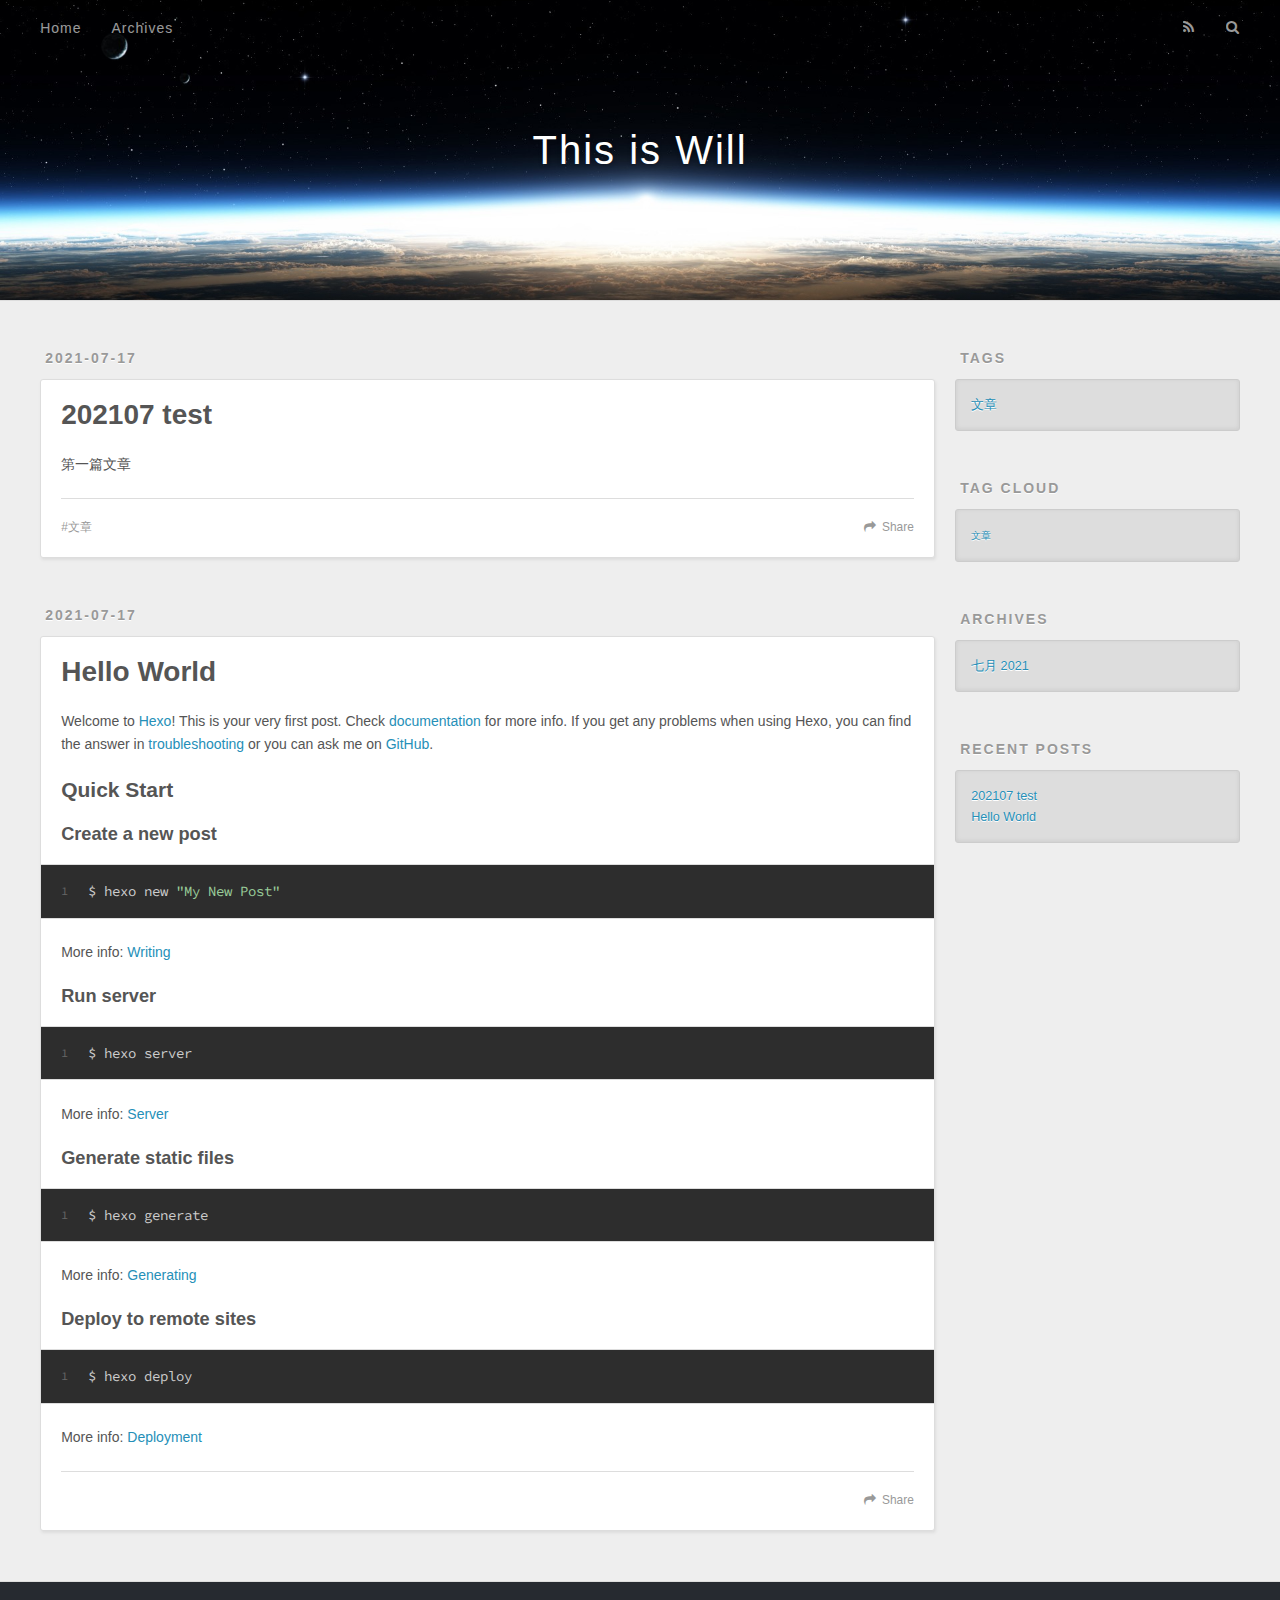
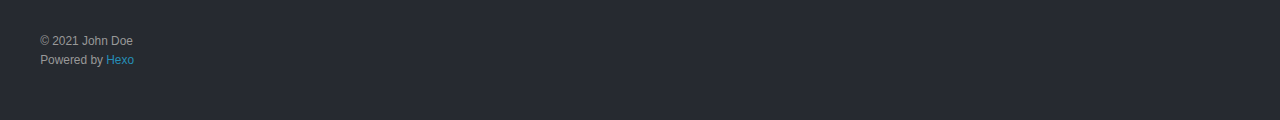
==== index.html @ fff7cbad "Site updated: 2021-07-17 16:54:00" ====
<!DOCTYPE html>
<html>
<head>
  <meta charset="utf-8">
  

  
  <title>This is Will</title>
  <meta name="viewport" content="width=device-width, initial-scale=1, maximum-scale=1">
  <meta property="og:type" content="website">
<meta property="og:title" content="This is Will">
<meta property="og:url" content="https://willtw.com/index.html">
<meta property="og:site_name" content="This is Will">
<meta property="og:locale" content="zh_TW">
<meta property="article:author" content="John Doe">
<meta name="twitter:card" content="summary">
  
    <link rel="alternate" href="/atom.xml" title="This is Will" type="application/atom+xml">
  
  
    <link rel="icon" href="/favicon.png">
  
  
    <link href="//fonts.googleapis.com/css?family=Source+Code+Pro" rel="stylesheet" type="text/css">
  
  
<link rel="stylesheet" href="/css/style.css">

<meta name="generator" content="Hexo 5.4.0"></head>

<body>
  <div id="container">
    <div id="wrap">
      <header id="header">
  <div id="banner"></div>
  <div id="header-outer" class="outer">
    <div id="header-title" class="inner">
      <h1 id="logo-wrap">
        <a href="/" id="logo">This is Will</a>
      </h1>
      
    </div>
    <div id="header-inner" class="inner">
      <nav id="main-nav">
        <a id="main-nav-toggle" class="nav-icon"></a>
        
          <a class="main-nav-link" href="/">Home</a>
        
          <a class="main-nav-link" href="/archives">Archives</a>
        
      </nav>
      <nav id="sub-nav">
        
          <a id="nav-rss-link" class="nav-icon" href="/atom.xml" title="RSS Feed"></a>
        
        <a id="nav-search-btn" class="nav-icon" title="Search"></a>
      </nav>
      <div id="search-form-wrap">
        <form action="//google.com/search" method="get" accept-charset="UTF-8" class="search-form"><input type="search" name="q" class="search-form-input" placeholder="Search"><button type="submit" class="search-form-submit">&#xF002;</button><input type="hidden" name="sitesearch" value="https://willtw.com"></form>
      </div>
    </div>
  </div>
</header>
      <div class="outer">
        <section id="main">
  
    <article id="post-202107" class="article article-type-post" itemscope itemprop="blogPost">
  <div class="article-meta">
    <a href="/2021/202107.html" class="article-date">
  <time datetime="2021-07-17T08:20:39.000Z" itemprop="datePublished">2021-07-17</time>
</a>
    
  </div>
  <div class="article-inner">
    
    
      <header class="article-header">
        
  
    <h1 itemprop="name">
      <a class="article-title" href="/2021/202107.html">202107 test</a>
    </h1>
  

      </header>
    
    <div class="article-entry" itemprop="articleBody">
      
        <p>第一篇文章</p>

      
    </div>
    <footer class="article-footer">
      <a data-url="https://willtw.com/2021/202107.html" data-id="ckr7j9u8x0000zkcg9ecpa5y5" class="article-share-link">Share</a>
      
      
  <ul class="article-tag-list" itemprop="keywords"><li class="article-tag-list-item"><a class="article-tag-list-link" href="/tags/%E6%96%87%E7%AB%A0/" rel="tag">文章</a></li></ul>

    </footer>
  </div>
  
</article>


  
    <article id="post-hello-world" class="article article-type-post" itemscope itemprop="blogPost">
  <div class="article-meta">
    <a href="/2021/hello-world.html" class="article-date">
  <time datetime="2021-07-17T08:02:47.914Z" itemprop="datePublished">2021-07-17</time>
</a>
    
  </div>
  <div class="article-inner">
    
    
      <header class="article-header">
        
  
    <h1 itemprop="name">
      <a class="article-title" href="/2021/hello-world.html">Hello World</a>
    </h1>
  

      </header>
    
    <div class="article-entry" itemprop="articleBody">
      
        <p>Welcome to <a target="_blank" rel="noopener" href="https://hexo.io/">Hexo</a>! This is your very first post. Check <a target="_blank" rel="noopener" href="https://hexo.io/docs/">documentation</a> for more info. If you get any problems when using Hexo, you can find the answer in <a target="_blank" rel="noopener" href="https://hexo.io/docs/troubleshooting.html">troubleshooting</a> or you can ask me on <a target="_blank" rel="noopener" href="https://github.com/hexojs/hexo/issues">GitHub</a>.</p>
<h2 id="Quick-Start"><a href="#Quick-Start" class="headerlink" title="Quick Start"></a>Quick Start</h2><h3 id="Create-a-new-post"><a href="#Create-a-new-post" class="headerlink" title="Create a new post"></a>Create a new post</h3><figure class="highlight bash"><table><tr><td class="gutter"><pre><span class="line">1</span><br></pre></td><td class="code"><pre><span class="line">$ hexo new <span class="string">&quot;My New Post&quot;</span></span><br></pre></td></tr></table></figure>

<p>More info: <a target="_blank" rel="noopener" href="https://hexo.io/docs/writing.html">Writing</a></p>
<h3 id="Run-server"><a href="#Run-server" class="headerlink" title="Run server"></a>Run server</h3><figure class="highlight bash"><table><tr><td class="gutter"><pre><span class="line">1</span><br></pre></td><td class="code"><pre><span class="line">$ hexo server</span><br></pre></td></tr></table></figure>

<p>More info: <a target="_blank" rel="noopener" href="https://hexo.io/docs/server.html">Server</a></p>
<h3 id="Generate-static-files"><a href="#Generate-static-files" class="headerlink" title="Generate static files"></a>Generate static files</h3><figure class="highlight bash"><table><tr><td class="gutter"><pre><span class="line">1</span><br></pre></td><td class="code"><pre><span class="line">$ hexo generate</span><br></pre></td></tr></table></figure>

<p>More info: <a target="_blank" rel="noopener" href="https://hexo.io/docs/generating.html">Generating</a></p>
<h3 id="Deploy-to-remote-sites"><a href="#Deploy-to-remote-sites" class="headerlink" title="Deploy to remote sites"></a>Deploy to remote sites</h3><figure class="highlight bash"><table><tr><td class="gutter"><pre><span class="line">1</span><br></pre></td><td class="code"><pre><span class="line">$ hexo deploy</span><br></pre></td></tr></table></figure>

<p>More info: <a target="_blank" rel="noopener" href="https://hexo.io/docs/one-command-deployment.html">Deployment</a></p>

      
    </div>
    <footer class="article-footer">
      <a data-url="https://willtw.com/2021/hello-world.html" data-id="ckr7j9u930001zkcg7ytwfs4s" class="article-share-link">Share</a>
      
      
    </footer>
  </div>
  
</article>


  


</section>
        
          <aside id="sidebar">
  
    

  
    
  <div class="widget-wrap">
    <h3 class="widget-title">Tags</h3>
    <div class="widget">
      <ul class="tag-list" itemprop="keywords"><li class="tag-list-item"><a class="tag-list-link" href="/tags/%E6%96%87%E7%AB%A0/" rel="tag">文章</a></li></ul>
    </div>
  </div>


  
    
  <div class="widget-wrap">
    <h3 class="widget-title">Tag Cloud</h3>
    <div class="widget tagcloud">
      <a href="/tags/%E6%96%87%E7%AB%A0/" style="font-size: 10px;">文章</a>
    </div>
  </div>

  
    
  <div class="widget-wrap">
    <h3 class="widget-title">Archives</h3>
    <div class="widget">
      <ul class="archive-list"><li class="archive-list-item"><a class="archive-list-link" href="/archives/2021/07/">七月 2021</a></li></ul>
    </div>
  </div>


  
    
  <div class="widget-wrap">
    <h3 class="widget-title">Recent Posts</h3>
    <div class="widget">
      <ul>
        
          <li>
            <a href="/2021/202107.html">202107 test</a>
          </li>
        
          <li>
            <a href="/2021/hello-world.html">Hello World</a>
          </li>
        
      </ul>
    </div>
  </div>

  
</aside>
        
      </div>
      <footer id="footer">
  
  <div class="outer">
    <div id="footer-info" class="inner">
      &copy; 2021 John Doe<br>
      Powered by <a href="http://hexo.io/" target="_blank">Hexo</a>
    </div>
  </div>
</footer>
    </div>
    <nav id="mobile-nav">
  
    <a href="/" class="mobile-nav-link">Home</a>
  
    <a href="/archives" class="mobile-nav-link">Archives</a>
  
</nav>
    

<script src="//ajax.googleapis.com/ajax/libs/jquery/2.0.3/jquery.min.js"></script>


  
<link rel="stylesheet" href="/fancybox/jquery.fancybox.css">

  
<script src="/fancybox/jquery.fancybox.pack.js"></script>




<script src="/js/script.js"></script>




  </div>
</body>
</html>
---- css/style.css ----
body {
  width: 100%;
}
body:before,
body:after {
  content: "";
  display: table;
}
body:after {
  clear: both;
}
html,
body,
div,
span,
applet,
object,
iframe,
h1,
h2,
h3,
h4,
h5,
h6,
p,
blockquote,
pre,
a,
abbr,
acronym,
address,
big,
cite,
code,
del,
dfn,
em,
img,
ins,
kbd,
q,
s,
samp,
small,
strike,
strong,
sub,
sup,
tt,
var,
dl,
dt,
dd,
ol,
ul,
li,
fieldset,
form,
label,
legend,
table,
caption,
tbody,
tfoot,
thead,
tr,
th,
td {
  margin: 0;
  padding: 0;
  border: 0;
  outline: 0;
  font-weight: inherit;
  font-style: inherit;
  font-family: inherit;
  font-size: 100%;
  vertical-align: baseline;
}
body {
  line-height: 1;
  color: #000;
  background: #fff;
}
ol,
ul {
  list-style: none;
}
table {
  border-collapse: separate;
  border-spacing: 0;
  vertical-align: middle;
}
caption,
th,
td {
  text-align: left;
  font-weight: normal;
  vertical-align: middle;
}
a img {
  border: none;
}
input,
button {
  margin: 0;
  padding: 0;
}
input::-moz-focus-inner,
button::-moz-focus-inner {
  border: 0;
  padding: 0;
}
@font-face {
  font-family: FontAwesome;
  font-style: normal;
  font-weight: normal;
  src: url("fonts/fontawesome-webfont.eot?v=#4.0.3");
  src: url("fonts/fontawesome-webfont.eot?#iefix&v=#4.0.3") format("embedded-opentype"), url("fonts/fontawesome-webfont.woff?v=#4.0.3") format("woff"), url("fonts/fontawesome-webfont.ttf?v=#4.0.3") format("truetype"), url("fonts/fontawesome-webfont.svg#fontawesomeregular?v=#4.0.3") format("svg");
}
html,
body,
#container {
  height: 100%;
}
body {
  background: #eee;
  font: 14px -apple-system, BlinkMacSystemFont, "Segoe UI", "Roboto", "Oxygen", "Ubuntu", "Cantarell", "Fira Sans", "Droid Sans", "Helvetica Neue", sans-serif;
  -webkit-text-size-adjust: 100%;
}
.outer {
  max-width: 1220px;
  margin: 0 auto;
  padding: 0 20px;
}
.outer:before,
.outer:after {
  content: "";
  display: table;
}
.outer:after {
  clear: both;
}
.inner {
  display: inline;
  float: left;
  width: 98.33333333333333%;
  margin: 0 0.833333333333333%;
}
.left,
.alignleft {
  float: left;
}
.right,
.alignright {
  float: right;
}
.clear {
  clear: both;
}
#container {
  position: relative;
}
.mobile-nav-on {
  overflow: hidden;
}
#wrap {
  height: 100%;
  width: 100%;
  position: absolute;
  top: 0;
  left: 0;
  -webkit-transition: 0.2s ease-out;
  -moz-transition: 0.2s ease-out;
  -ms-transition: 0.2s ease-out;
  transition: 0.2s ease-out;
  z-index: 1;
  background: #eee;
}
.mobile-nav-on #wrap {
  left: 280px;
}
@media screen and (min-width: 768px) {
  #main {
    display: inline;
    float: left;
    width: 73.33333333333333%;
    margin: 0 0.833333333333333%;
  }
}
.article-date,
.article-category-link,
.archive-year,
.widget-title {
  text-decoration: none;
  text-transform: uppercase;
  letter-spacing: 2px;
  color: #999;
  margin-bottom: 1em;
  margin-left: 5px;
  line-height: 1em;
  text-shadow: 0 1px #fff;
  font-weight: bold;
}
.article-inner,
.archive-article-inner {
  background: #fff;
  -webkit-box-shadow: 1px 2px 3px #ddd;
  box-shadow: 1px 2px 3px #ddd;
  border: 1px solid #ddd;
  border-radius: 3px;
}
.article-entry h1,
.widget h1 {
  font-size: 2em;
}
.article-entry h2,
.widget h2 {
  font-size: 1.5em;
}
.article-entry h3,
.widget h3 {
  font-size: 1.3em;
}
.article-entry h4,
.widget h4 {
  font-size: 1.2em;
}
.article-entry h5,
.widget h5 {
  font-size: 1em;
}
.article-entry h6,
.widget h6 {
  font-size: 1em;
  color: #999;
}
.article-entry hr,
.widget hr {
  border: 1px dashed #ddd;
}
.article-entry strong,
.widget strong {
  font-weight: bold;
}
.article-entry em,
.widget em,
.article-entry cite,
.widget cite {
  font-style: italic;
}
.article-entry sup,
.widget sup,
.article-entry sub,
.widget sub {
  font-size: 0.75em;
  line-height: 0;
  position: relative;
  vertical-align: baseline;
}
.article-entry sup,
.widget sup {
  top: -0.5em;
}
.article-entry sub,
.widget sub {
  bottom: -0.2em;
}
.article-entry small,
.widget small {
  font-size: 0.85em;
}
.article-entry acronym,
.widget acronym,
.article-entry abbr,
.widget abbr {
  border-bottom: 1px dotted;
}
.article-entry ul,
.widget ul,
.article-entry ol,
.widget ol,
.article-entry dl,
.widget dl {
  margin: 0 20px;
  line-height: 1.6em;
}
.article-entry ul ul,
.widget ul ul,
.article-entry ol ul,
.widget ol ul,
.article-entry ul ol,
.widget ul ol,
.article-entry ol ol,
.widget ol ol {
  margin-top: 0;
  margin-bottom: 0;
}
.article-entry ul,
.widget ul {
  list-style: disc;
}
.article-entry ol,
.widget ol {
  list-style: decimal;
}
.article-entry dt,
.widget dt {
  font-weight: bold;
}
#header {
  height: 300px;
  position: relative;
  border-bottom: 1px solid #ddd;
}
#header:before,
#header:after {
  content: "";
  position: absolute;
  left: 0;
  right: 0;
  height: 40px;
}
#header:before {
  top: 0;
  background: -webkit-linear-gradient(rgba(0,0,0,0.2), transparent);
  background: -moz-linear-gradient(rgba(0,0,0,0.2), transparent);
  background: -ms-linear-gradient(rgba(0,0,0,0.2), transparent);
  background: linear-gradient(rgba(0,0,0,0.2), transparent);
}
#header:after {
  bottom: 0;
  background: -webkit-linear-gradient(transparent, rgba(0,0,0,0.2));
  background: -moz-linear-gradient(transparent, rgba(0,0,0,0.2));
  background: -ms-linear-gradient(transparent, rgba(0,0,0,0.2));
  background: linear-gradient(transparent, rgba(0,0,0,0.2));
}
#header-outer {
  height: 100%;
  position: relative;
}
#header-inner {
  position: relative;
  overflow: hidden;
}
#banner {
  position: absolute;
  top: 0;
  left: 0;
  width: 100%;
  height: 100%;
  background: url("images/banner.jpg") center #000;
  -webkit-background-size: cover;
  -moz-background-size: cover;
  background-size: cover;
  z-index: -1;
}
#header-title {
  text-align: center;
  height: 40px;
  position: absolute;
  top: 50%;
  left: 0;
  margin-top: -20px;
}
#logo,
#subtitle {
  text-decoration: none;
  color: #fff;
  font-weight: 300;
  text-shadow: 0 1px 4px rgba(0,0,0,0.3);
}
#logo {
  font-size: 40px;
  line-height: 40px;
  letter-spacing: 2px;
}
#subtitle {
  font-size: 16px;
  line-height: 16px;
  letter-spacing: 1px;
}
#subtitle-wrap {
  margin-top: 16px;
}
#main-nav {
  float: left;
  margin-left: -15px;
}
.nav-icon,
.main-nav-link {
  float: left;
  color: #fff;
  opacity: 0.6;
  text-decoration: none;
  text-shadow: 0 1px rgba(0,0,0,0.2);
  -webkit-transition: opacity 0.2s;
  -moz-transition: opacity 0.2s;
  -ms-transition: opacity 0.2s;
  transition: opacity 0.2s;
  display: block;
  padding: 20px 15px;
}
.nav-icon:hover,
.main-nav-link:hover {
  opacity: 1;
}
.nav-icon {
  font-family: FontAwesome;
  text-align: center;
  font-size: 14px;
  width: 14px;
  height: 14px;
  padding: 20px 15px;
  position: relative;
  cursor: pointer;
}
.main-nav-link {
  font-weight: 300;
  letter-spacing: 1px;
}
@media screen and (max-width: 479px) {
  .main-nav-link {
    display: none;
  }
}
#main-nav-toggle {
  display: none;
}
#main-nav-toggle:before {
  content: "\f0c9";
}
@media screen and (max-width: 479px) {
  #main-nav-toggle {
    display: block;
  }
}
#sub-nav {
  float: right;
  margin-right: -15px;
}
#nav-rss-link:before {
  content: "\f09e";
}
#nav-search-btn:before {
  content: "\f002";
}
#search-form-wrap {
  position: absolute;
  top: 15px;
  width: 150px;
  height: 30px;
  right: -150px;
  opacity: 0;
  -webkit-transition: 0.2s ease-out;
  -moz-transition: 0.2s ease-out;
  -ms-transition: 0.2s ease-out;
  transition: 0.2s ease-out;
}
#search-form-wrap.on {
  opacity: 1;
  right: 0;
}
@media screen and (max-width: 479px) {
  #search-form-wrap {
    width: 100%;
    right: -100%;
  }
}
.search-form {
  position: absolute;
  top: 0;
  left: 0;
  right: 0;
  background: #fff;
  padding: 5px 15px;
  border-radius: 15px;
  -webkit-box-shadow: 0 0 10px rgba(0,0,0,0.3);
  box-shadow: 0 0 10px rgba(0,0,0,0.3);
}
.search-form-input {
  border: none;
  background: none;
  color: #555;
  width: 100%;
  font: 13px -apple-system, BlinkMacSystemFont, "Segoe UI", "Roboto", "Oxygen", "Ubuntu", "Cantarell", "Fira Sans", "Droid Sans", "Helvetica Neue", sans-serif;
  outline: none;
}
.search-form-input::-webkit-search-results-decoration,
.search-form-input::-webkit-search-cancel-button {
  -webkit-appearance: none;
}
.search-form-submit {
  position: absolute;
  top: 50%;
  right: 10px;
  margin-top: -7px;
  font: 13px FontAwesome;
  border: none;
  background: none;
  color: #bbb;
  cursor: pointer;
}
.search-form-submit:hover,
.search-form-submit:focus {
  color: #777;
}
.article {
  margin: 50px 0;
}
.article-inner {
  overflow: hidden;
}
.article-meta:before,
.article-meta:after {
  content: "";
  display: table;
}
.article-meta:after {
  clear: both;
}
.article-date {
  float: left;
}
.article-category {
  float: left;
  line-height: 1em;
  color: #ccc;
  text-shadow: 0 1px #fff;
  margin-left: 8px;
}
.article-category:before {
  content: "\2022";
}
.article-category-link {
  margin: 0 12px 1em;
}
.article-header {
  padding: 20px 20px 0;
}
.article-title {
  text-decoration: none;
  font-size: 2em;
  font-weight: bold;
  color: #555;
  line-height: 1.1em;
  -webkit-transition: color 0.2s;
  -moz-transition: color 0.2s;
  -ms-transition: color 0.2s;
  transition: color 0.2s;
}
a.article-title:hover {
  color: #258fb8;
}
.article-entry {
  color: #555;
  padding: 0 20px;
}
.article-entry:before,
.article-entry:after {
  content: "";
  display: table;
}
.article-entry:after {
  clear: both;
}
.article-entry p,
.article-entry table {
  line-height: 1.6em;
  margin: 1.6em 0;
}
.article-entry h1,
.article-entry h2,
.article-entry h3,
.article-entry h4,
.article-entry h5,
.article-entry h6 {
  font-weight: bold;
}
.article-entry h1,
.article-entry h2,
.article-entry h3,
.article-entry h4,
.article-entry h5,
.article-entry h6 {
  line-height: 1.1em;
  margin: 1.1em 0;
}
.article-entry a {
  color: #258fb8;
  text-decoration: none;
}
.article-entry a:hover {
  text-decoration: underline;
}
.article-entry ul,
.article-entry ol,
.article-entry dl {
  margin-top: 1.6em;
  margin-bottom: 1.6em;
}
.article-entry img,
.article-entry video {
  max-width: 100%;
  height: auto;
  display: block;
  margin: auto;
}
.article-entry iframe {
  border: none;
}
.article-entry table {
  width: 100%;
  border-collapse: collapse;
  border-spacing: 0;
}
.article-entry th {
  font-weight: bold;
  border-bottom: 3px solid #ddd;
  padding-bottom: 0.5em;
}
.article-entry td {
  border-bottom: 1px solid #ddd;
  padding: 10px 0;
}
.article-entry blockquote {
  font-family: Georgia, "Times New Roman", serif;
  font-size: 1.4em;
  margin: 1.6em 20px;
  text-align: center;
}
.article-entry blockquote footer {
  font-size: 14px;
  margin: 1.6em 0;
  font-family: -apple-system, BlinkMacSystemFont, "Segoe UI", "Roboto", "Oxygen", "Ubuntu", "Cantarell", "Fira Sans", "Droid Sans", "Helvetica Neue", sans-serif;
}
.article-entry blockquote footer cite:before {
  content: "—";
  padding: 0 0.5em;
}
.article-entry .pullquote {
  text-align: left;
  width: 45%;
  margin: 0;
}
.article-entry .pullquote.left {
  margin-left: 0.5em;
  margin-right: 1em;
}
.article-entry .pullquote.right {
  margin-right: 0.5em;
  margin-left: 1em;
}
.article-entry .caption {
  color: #999;
  display: block;
  font-size: 0.9em;
  margin-top: 0.5em;
  position: relative;
  text-align: center;
}
.article-entry .video-container {
  position: relative;
  padding-top: 56.25%;
  height: 0;
  overflow: hidden;
}
.article-entry .video-container iframe,
.article-entry .video-container object,
.article-entry .video-container embed {
  position: absolute;
  top: 0;
  left: 0;
  width: 100%;
  height: 100%;
  margin-top: 0;
}
.article-more-link a {
  display: inline-block;
  line-height: 1em;
  padding: 6px 15px;
  border-radius: 15px;
  background: #eee;
  color: #999;
  text-shadow: 0 1px #fff;
  text-decoration: none;
}
.article-more-link a:hover {
  background: #258fb8;
  color: #fff;
  text-decoration: none;
  text-shadow: 0 1px #1e7293;
}
.article-footer {
  font-size: 0.85em;
  line-height: 1.6em;
  border-top: 1px solid #ddd;
  padding-top: 1.6em;
  margin: 0 20px 20px;
}
.article-footer:before,
.article-footer:after {
  content: "";
  display: table;
}
.article-footer:after {
  clear: both;
}
.article-footer a {
  color: #999;
  text-decoration: none;
}
.article-footer a:hover {
  color: #555;
}
.article-tag-list-item {
  float: left;
  margin-right: 10px;
}
.article-tag-list-link:before {
  content: "#";
}
.article-comment-link {
  float: right;
}
.article-comment-link:before {
  content: "\f075";
  font-family: FontAwesome;
  padding-right: 8px;
}
.article-share-link {
  cursor: pointer;
  float: right;
  margin-left: 20px;
}
.article-share-link:before {
  content: "\f064";
  font-family: FontAwesome;
  padding-right: 6px;
}
#article-nav {
  position: relative;
}
#article-nav:before,
#article-nav:after {
  content: "";
  display: table;
}
#article-nav:after {
  clear: both;
}
@media screen and (min-width: 768px) {
  #article-nav {
    margin: 50px 0;
  }
  #article-nav:before {
    width: 8px;
    height: 8px;
    position: absolute;
    top: 50%;
    left: 50%;
    margin-top: -4px;
    margin-left: -4px;
    content: "";
    border-radius: 50%;
    background: #ddd;
    -webkit-box-shadow: 0 1px 2px #fff;
    box-shadow: 0 1px 2px #fff;
  }
}
.article-nav-link-wrap {
  text-decoration: none;
  text-shadow: 0 1px #fff;
  color: #999;
  -webkit-box-sizing: border-box;
  -moz-box-sizing: border-box;
  box-sizing: border-box;
  margin-top: 50px;
  text-align: center;
  display: block;
}
.article-nav-link-wrap:hover {
  color: #555;
}
@media screen and (min-width: 768px) {
  .article-nav-link-wrap {
    width: 50%;
    margin-top: 0;
  }
}
@media screen and (min-width: 768px) {
  #article-nav-newer {
    float: left;
    text-align: right;
    padding-right: 20px;
  }
}
@media screen and (min-width: 768px) {
  #article-nav-older {
    float: right;
    text-align: left;
    padding-left: 20px;
  }
}
.article-nav-caption {
  text-transform: uppercase;
  letter-spacing: 2px;
  color: #ddd;
  line-height: 1em;
  font-weight: bold;
}
#article-nav-newer .article-nav-caption {
  margin-right: -2px;
}
.article-nav-title {
  font-size: 0.85em;
  line-height: 1.6em;
  margin-top: 0.5em;
}
.article-share-box {
  position: absolute;
  display: none;
  background: #fff;
  -webkit-box-shadow: 1px 2px 10px rgba(0,0,0,0.2);
  box-shadow: 1px 2px 10px rgba(0,0,0,0.2);
  border-radius: 3px;
  margin-left: -145px;
  overflow: hidden;
  z-index: 1;
}
.article-share-box.on {
  display: block;
}
.article-share-input {
  width: 100%;
  background: none;
  -webkit-box-sizing: border-box;
  -moz-box-sizing: border-box;
  box-sizing: border-box;
  font: 14px -apple-system, BlinkMacSystemFont, "Segoe UI", "Roboto", "Oxygen", "Ubuntu", "Cantarell", "Fira Sans", "Droid Sans", "Helvetica Neue", sans-serif;
  padding: 0 15px;
  color: #555;
  outline: none;
  border: 1px solid #ddd;
  border-radius: 3px 3px 0 0;
  height: 36px;
  line-height: 36px;
}
.article-share-links {
  background: #eee;
}
.article-share-links:before,
.article-share-links:after {
  content: "";
  display: table;
}
.article-share-links:after {
  clear: both;
}
.article-share-twitter,
.article-share-facebook,
.article-share-pinterest,
.article-share-google {
  width: 50px;
  height: 36px;
  display: block;
  float: left;
  position: relative;
  color: #999;
  text-shadow: 0 1px #fff;
}
.article-share-twitter:before,
.article-share-facebook:before,
.article-share-pinterest:before,
.article-share-google:before {
  font-size: 20px;
  font-family: FontAwesome;
  width: 20px;
  height: 20px;
  position: absolute;
  top: 50%;
  left: 50%;
  margin-top: -10px;
  margin-left: -10px;
  text-align: center;
}
.article-share-twitter:hover,
.article-share-facebook:hover,
.article-share-pinterest:hover,
.article-share-google:hover {
  color: #fff;
}
.article-share-twitter:before {
  content: "\f099";
}
.article-share-twitter:hover {
  background: #00aced;
  text-shadow: 0 1px #008abe;
}
.article-share-facebook:before {
  content: "\f09a";
}
.article-share-facebook:hover {
  background: #3b5998;
  text-shadow: 0 1px #2f477a;
}
.article-share-pinterest:before {
  content: "\f0d2";
}
.article-share-pinterest:hover {
  background: #cb2027;
  text-shadow: 0 1px #a21a1f;
}
.article-share-google:before {
  content: "\f0d5";
}
.article-share-google:hover {
  background: #dd4b39;
  text-shadow: 0 1px #be3221;
}
.article-gallery {
  background: #000;
  position: relative;
}
.article-gallery-photos {
  position: relative;
  overflow: hidden;
}
.article-gallery-img {
  display: none;
  max-width: 100%;
}
.article-gallery-img:first-child {
  display: block;
}
.article-gallery-img.loaded {
  position: absolute;
  display: block;
}
.article-gallery-img img {
  display: block;
  max-width: 100%;
  margin: 0 auto;
}
#comments {
  background: #fff;
  -webkit-box-shadow: 1px 2px 3px #ddd;
  box-shadow: 1px 2px 3px #ddd;
  padding: 20px;
  border: 1px solid #ddd;
  border-radius: 3px;
  margin: 50px 0;
}
#comments a {
  color: #258fb8;
}
.archives-wrap {
  margin: 50px 0;
}
.archives:before,
.archives:after {
  content: "";
  display: table;
}
.archives:after {
  clear: both;
}
.archive-year-wrap {
  margin-bottom: 1em;
}
.archives {
  -webkit-column-gap: 10px;
  -moz-column-gap: 10px;
  column-gap: 10px;
}
@media screen and (min-width: 480px) and (max-width: 767px) {
  .archives {
    -webkit-column-count: 2;
    -moz-column-count: 2;
    column-count: 2;
  }
}
@media screen and (min-width: 768px) {
  .archives {
    -webkit-column-count: 3;
    -moz-column-count: 3;
    column-count: 3;
  }
}
.archive-article {
  -webkit-column-break-inside: avoid;
  page-break-inside: avoid;
  overflow: hidden;
  break-inside: avoid-column;
}
.archive-article-inner {
  padding: 10px;
  margin-bottom: 15px;
}
.archive-article-title {
  text-decoration: none;
  font-weight: bold;
  color: #555;
  -webkit-transition: color 0.2s;
  -moz-transition: color 0.2s;
  -ms-transition: color 0.2s;
  transition: color 0.2s;
  line-height: 1.6em;
}
.archive-article-title:hover {
  color: #258fb8;
}
.archive-article-footer {
  margin-top: 1em;
}
.archive-article-date {
  color: #999;
  text-decoration: none;
  font-size: 0.85em;
  line-height: 1em;
  margin-bottom: 0.5em;
  display: block;
}
#page-nav {
  margin: 50px auto;
  background: #fff;
  -webkit-box-shadow: 1px 2px 3px #ddd;
  box-shadow: 1px 2px 3px #ddd;
  border: 1px solid #ddd;
  border-radius: 3px;
  text-align: center;
  color: #999;
  overflow: hidden;
}
#page-nav:before,
#page-nav:after {
  content: "";
  display: table;
}
#page-nav:after {
  clear: both;
}
#page-nav a,
#page-nav span {
  padding: 10px 20px;
  line-height: 1;
  height: 2ex;
}
#page-nav a {
  color: #999;
  text-decoration: none;
}
#page-nav a:hover {
  background: #999;
  color: #fff;
}
#page-nav .prev {
  float: left;
}
#page-nav .next {
  float: right;
}
#page-nav .page-number {
  display: inline-block;
}
@media screen and (max-width: 479px) {
  #page-nav .page-number {
    display: none;
  }
}
#page-nav .current {
  color: #555;
  font-weight: bold;
}
#page-nav .space {
  color: #ddd;
}
#footer {
  background: #262a30;
  padding: 50px 0;
  border-top: 1px solid #ddd;
  color: #999;
}
#footer a {
  color: #258fb8;
  text-decoration: none;
}
#footer a:hover {
  text-decoration: underline;
}
#footer-info {
  line-height: 1.6em;
  font-size: 0.85em;
}
.article-entry pre,
.article-entry .highlight {
  background: #2d2d2d;
  margin: 0 -20px;
  padding: 15px 20px;
  border-style: solid;
  border-color: #ddd;
  border-width: 1px 0;
  overflow: auto;
  color: #ccc;
  line-height: 22.400000000000002px;
}
.article-entry .highlight .gutter pre,
.article-entry .gist .gist-file .gist-data .line-numbers {
  color: #666;
  font-size: 0.85em;
}
.article-entry pre,
.article-entry code {
  font-family: "Source Code Pro", Consolas, Monaco, Menlo, Consolas, monospace;
}
.article-entry code {
  background: #eee;
  text-shadow: 0 1px #fff;
  padding: 0 0.3em;
}
.article-entry pre code {
  background: none;
  text-shadow: none;
  padding: 0;
}
.article-entry .highlight pre {
  border: none;
  margin: 0;
  padding: 0;
}
.article-entry .highlight table {
  margin: 0;
  width: auto;
}
.article-entry .highlight td {
  border: none;
  padding: 0;
}
.article-entry .highlight figcaption {
  font-size: 0.85em;
  color: #999;
  line-height: 1em;
  margin-bottom: 1em;
}
.article-entry .highlight figcaption:before,
.article-entry .highlight figcaption:after {
  content: "";
  display: table;
}
.article-entry .highlight figcaption:after {
  clear: both;
}
.article-entry .highlight figcaption a {
  float: right;
}
.article-entry .highlight .gutter pre {
  text-align: right;
  padding-right: 20px;
}
.article-entry .highlight .line {
  height: 22.400000000000002px;
}
.article-entry .highlight .line.marked {
  background: #515151;
}
.article-entry .gist {
  margin: 0 -20px;
  border-style: solid;
  border-color: #ddd;
  border-width: 1px 0;
  background: #2d2d2d;
  padding: 15px 20px 15px 0;
}
.article-entry .gist .gist-file {
  border: none;
  font-family: "Source Code Pro", Consolas, Monaco, Menlo, Consolas, monospace;
  margin: 0;
}
.article-entry .gist .gist-file .gist-data {
  background: none;
  border: none;
}
.article-entry .gist .gist-file .gist-data .line-numbers {
  background: none;
  border: none;
  padding: 0 20px 0 0;
}
.article-entry .gist .gist-file .gist-data .line-data {
  padding: 0 !important;
}
.article-entry .gist .gist-file .highlight {
  margin: 0;
  padding: 0;
  border: none;
}
.article-entry .gist .gist-file .gist-meta {
  background: #2d2d2d;
  color: #999;
  font: 0.85em -apple-system, BlinkMacSystemFont, "Segoe UI", "Roboto", "Oxygen", "Ubuntu", "Cantarell", "Fira Sans", "Droid Sans", "Helvetica Neue", sans-serif;
  text-shadow: 0 0;
  padding: 0;
  margin-top: 1em;
  margin-left: 20px;
}
.article-entry .gist .gist-file .gist-meta a {
  color: #258fb8;
  font-weight: normal;
}
.article-entry .gist .gist-file .gist-meta a:hover {
  text-decoration: underline;
}
pre .comment,
pre .title {
  color: #999;
}
pre .variable,
pre .attribute,
pre .tag,
pre .regexp,
pre .ruby .constant,
pre .xml .tag .title,
pre .xml .pi,
pre .xml .doctype,
pre .html .doctype,
pre .css .id,
pre .css .class,
pre .css .pseudo {
  color: #f2777a;
}
pre .number,
pre .preprocessor,
pre .built_in,
pre .literal,
pre .params,
pre .constant {
  color: #f99157;
}
pre .class,
pre .ruby .class .title,
pre .css .rules .attribute {
  color: #9c9;
}
pre .string,
pre .value,
pre .inheritance,
pre .header,
pre .ruby .symbol,
pre .xml .cdata {
  color: #9c9;
}
pre .css .hexcolor {
  color: #6cc;
}
pre .function,
pre .python .decorator,
pre .python .title,
pre .ruby .function .title,
pre .ruby .title .keyword,
pre .perl .sub,
pre .javascript .title,
pre .coffeescript .title {
  color: #69c;
}
pre .keyword,
pre .javascript .function {
  color: #c9c;
}
@media screen and (max-width: 479px) {
  #mobile-nav {
    position: absolute;
    top: 0;
    left: 0;
    width: 280px;
    height: 100%;
    background: #191919;
    border-right: 1px solid #fff;
  }
}
@media screen and (max-width: 479px) {
  .mobile-nav-link {
    display: block;
    color: #999;
    text-decoration: none;
    padding: 15px 20px;
    font-weight: bold;
  }
  .mobile-nav-link:hover {
    color: #fff;
  }
}
@media screen and (min-width: 768px) {
  #sidebar {
    display: inline;
    float: left;
    width: 23.333333333333332%;
    margin: 0 0.833333333333333%;
  }
}
.widget-wrap {
  margin: 50px 0;
}
.widget {
  color: #777;
  text-shadow: 0 1px #fff;
  background: #ddd;
  -webkit-box-shadow: 0 -1px 4px #ccc inset;
  box-shadow: 0 -1px 4px #ccc inset;
  border: 1px solid #ccc;
  padding: 15px;
  border-radius: 3px;
}
.widget a {
  color: #258fb8;
  text-decoration: none;
}
.widget a:hover {
  text-decoration: underline;
}
.widget ul ul,
.widget ol ul,
.widget dl ul,
.widget ul ol,
.widget ol ol,
.widget dl ol,
.widget ul dl,
.widget ol dl,
.widget dl dl {
  margin-left: 15px;
  list-style: disc;
}
.widget {
  line-height: 1.6em;
  word-wrap: break-word;
  font-size: 0.9em;
}
.widget ul,
.widget ol {
  list-style: none;
  margin: 0;
}
.widget ul ul,
.widget ol ul,
.widget ul ol,
.widget ol ol {
  margin: 0 20px;
}
.widget ul ul,
.widget ol ul {
  list-style: disc;
}
.widget ul ol,
.widget ol ol {
  list-style: decimal;
}
.category-list-count,
.tag-list-count,
.archive-list-count {
  padding-left: 5px;
  color: #999;
  font-size: 0.85em;
}
.category-list-count:before,
.tag-list-count:before,
.archive-list-count:before {
  content: "(";
}
.category-list-count:after,
.tag-list-count:after,
.archive-list-count:after {
  content: ")";
}
.tagcloud a {
  margin-right: 5px;
  display: inline-block;
}
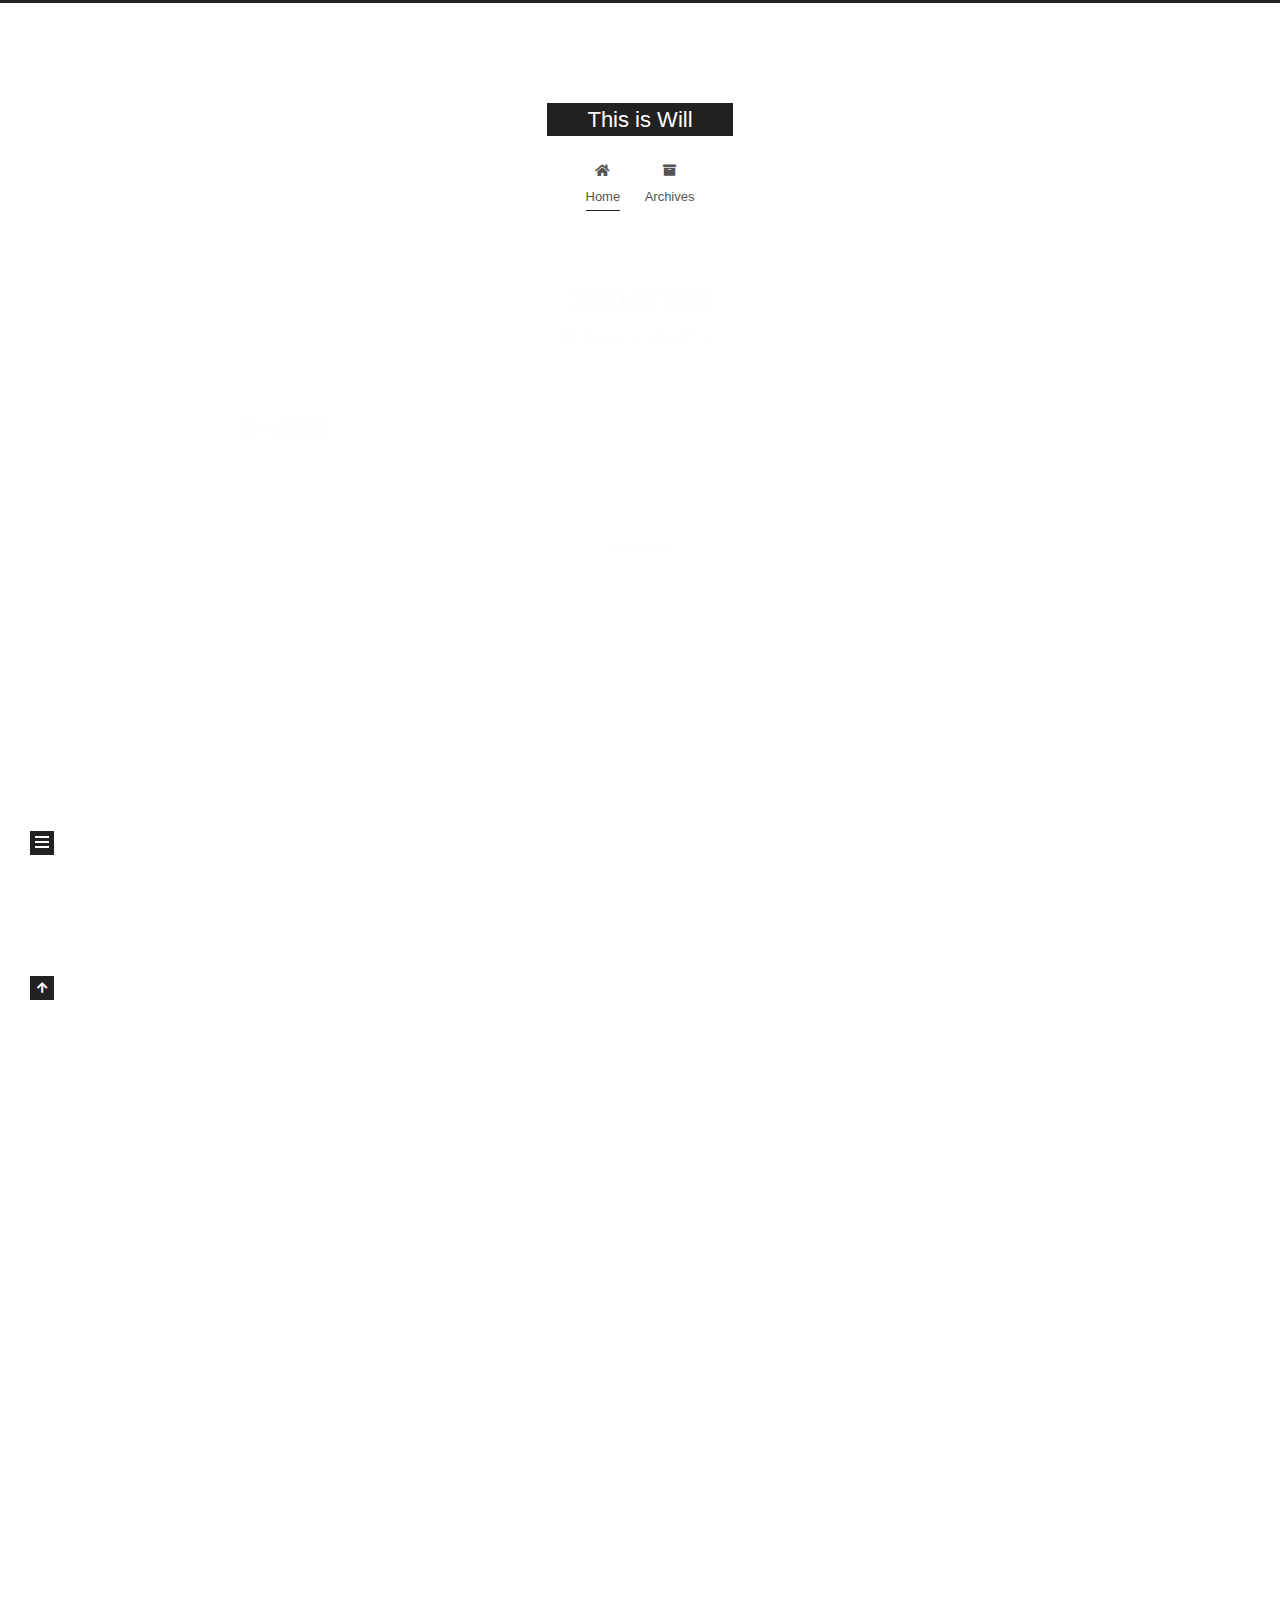
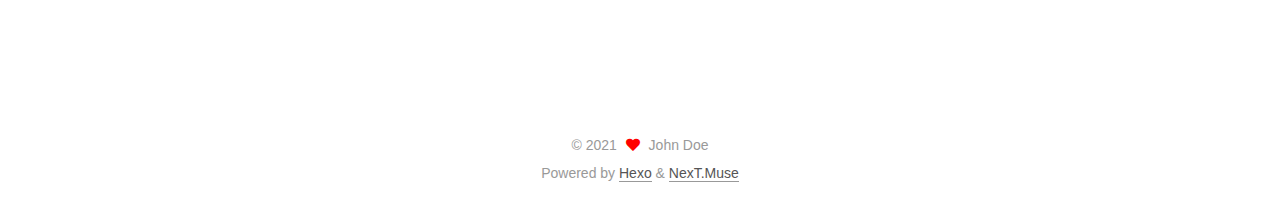
==== commit 869bd7e4: "Site updated: 2021-07-17 17:05:26" ====
--- a/index.html
+++ b/index.html
@@ -1,12 +1,25 @@
 <!DOCTYPE html>
-<html>
+<html lang="zh-tw">
 <head>
-  <meta charset="utf-8">
-  
-
-  
-  <title>This is Will</title>
-  <meta name="viewport" content="width=device-width, initial-scale=1, maximum-scale=1">
+  <meta charset="UTF-8">
+<meta name="viewport" content="width=device-width, initial-scale=1, maximum-scale=2">
+<meta name="theme-color" content="#222">
+<meta name="generator" content="Hexo 5.4.0">
+  <link rel="apple-touch-icon" sizes="180x180" href="/images/apple-touch-icon-next.png">
+  <link rel="icon" type="image/png" sizes="32x32" href="/images/favicon-32x32-next.png">
+  <link rel="icon" type="image/png" sizes="16x16" href="/images/favicon-16x16-next.png">
+  <link rel="mask-icon" href="/images/logo.svg" color="#222">
+
+<link rel="stylesheet" href="/css/main.css">
+
+
+<link rel="stylesheet" href="/lib/font-awesome/css/all.min.css">
+
+<script id="hexo-configurations">
+    var NexT = window.NexT || {};
+    var CONFIG = {"hostname":"willtw.com","root":"/","scheme":"Muse","version":"7.8.0","exturl":false,"sidebar":{"position":"left","display":"post","padding":18,"offset":12,"onmobile":false},"copycode":{"enable":false,"show_result":false,"style":null},"back2top":{"enable":true,"sidebar":false,"scrollpercent":false},"bookmark":{"enable":false,"color":"#222","save":"auto"},"fancybox":false,"mediumzoom":false,"lazyload":false,"pangu":false,"comments":{"style":"tabs","active":null,"storage":true,"lazyload":false,"nav":null},"algolia":{"hits":{"per_page":10},"labels":{"input_placeholder":"Search for Posts","hits_empty":"We didn't find any results for the search: ${query}","hits_stats":"${hits} results found in ${time} ms"}},"localsearch":{"enable":false,"trigger":"auto","top_n_per_article":1,"unescape":false,"preload":false},"motion":{"enable":true,"async":false,"transition":{"post_block":"fadeIn","post_header":"slideDownIn","post_body":"slideDownIn","coll_header":"slideLeftIn","sidebar":"slideUpIn"}}};
+  </script>
+
   <meta property="og:type" content="website">
 <meta property="og:title" content="This is Will">
 <meta property="og:url" content="https://willtw.com/index.html">
@@ -14,118 +27,229 @@
 <meta property="og:locale" content="zh_TW">
 <meta property="article:author" content="John Doe">
 <meta name="twitter:card" content="summary">
-  
-    <link rel="alternate" href="/atom.xml" title="This is Will" type="application/atom+xml">
-  
-  
-    <link rel="icon" href="/favicon.png">
-  
-  
-    <link href="//fonts.googleapis.com/css?family=Source+Code+Pro" rel="stylesheet" type="text/css">
-  
-  
-<link rel="stylesheet" href="/css/style.css">
-
-<meta name="generator" content="Hexo 5.4.0"></head>
-
-<body>
-  <div id="container">
-    <div id="wrap">
-      <header id="header">
-  <div id="banner"></div>
-  <div id="header-outer" class="outer">
-    <div id="header-title" class="inner">
-      <h1 id="logo-wrap">
-        <a href="/" id="logo">This is Will</a>
-      </h1>
-      
+
+<link rel="canonical" href="https://willtw.com/">
+
+
+<script id="page-configurations">
+  // https://hexo.io/docs/variables.html
+  CONFIG.page = {
+    sidebar: "",
+    isHome : true,
+    isPost : false,
+    lang   : 'zh-tw'
+  };
+</script>
+
+  <title>This is Will</title>
+  
+
+
+
+
+
+
+  <noscript>
+  <style>
+  .use-motion .brand,
+  .use-motion .menu-item,
+  .sidebar-inner,
+  .use-motion .post-block,
+  .use-motion .pagination,
+  .use-motion .comments,
+  .use-motion .post-header,
+  .use-motion .post-body,
+  .use-motion .collection-header { opacity: initial; }
+
+  .use-motion .site-title,
+  .use-motion .site-subtitle {
+    opacity: initial;
+    top: initial;
+  }
+
+  .use-motion .logo-line-before i { left: initial; }
+  .use-motion .logo-line-after i { right: initial; }
+  </style>
+</noscript>
+
+</head>
+
+<body itemscope itemtype="http://schema.org/WebPage">
+  <div class="container use-motion">
+    <div class="headband"></div>
+
+    <header class="header" itemscope itemtype="http://schema.org/WPHeader">
+      <div class="header-inner"><div class="site-brand-container">
+  <div class="site-nav-toggle">
+    <div class="toggle" aria-label="Toggle navigation bar">
+      <span class="toggle-line toggle-line-first"></span>
+      <span class="toggle-line toggle-line-middle"></span>
+      <span class="toggle-line toggle-line-last"></span>
     </div>
-    <div id="header-inner" class="inner">
-      <nav id="main-nav">
-        <a id="main-nav-toggle" class="nav-icon"></a>
-        
-          <a class="main-nav-link" href="/">Home</a>
-        
-          <a class="main-nav-link" href="/archives">Archives</a>
-        
-      </nav>
-      <nav id="sub-nav">
-        
-          <a id="nav-rss-link" class="nav-icon" href="/atom.xml" title="RSS Feed"></a>
-        
-        <a id="nav-search-btn" class="nav-icon" title="Search"></a>
-      </nav>
-      <div id="search-form-wrap">
-        <form action="//google.com/search" method="get" accept-charset="UTF-8" class="search-form"><input type="search" name="q" class="search-form-input" placeholder="Search"><button type="submit" class="search-form-submit">&#xF002;</button><input type="hidden" name="sitesearch" value="https://willtw.com"></form>
-      </div>
+  </div>
+
+  <div class="site-meta">
+
+    <a href="/" class="brand" rel="start">
+      <span class="logo-line-before"><i></i></span>
+      <h1 class="site-title">This is Will</h1>
+      <span class="logo-line-after"><i></i></span>
+    </a>
+  </div>
+
+  <div class="site-nav-right">
+    <div class="toggle popup-trigger">
     </div>
   </div>
-</header>
-      <div class="outer">
-        <section id="main">
-  
-    <article id="post-202107" class="article article-type-post" itemscope itemprop="blogPost">
-  <div class="article-meta">
-    <a href="/2021/202107.html" class="article-date">
-  <time datetime="2021-07-17T08:20:39.000Z" itemprop="datePublished">2021-07-17</time>
-</a>
-    
-  </div>
-  <div class="article-inner">
-    
-    
-      <header class="article-header">
-        
-  
-    <h1 itemprop="name">
-      <a class="article-title" href="/2021/202107.html">202107 test</a>
-    </h1>
-  
-
+</div>
+
+
+
+
+<nav class="site-nav">
+  <ul id="menu" class="main-menu menu">
+        <li class="menu-item menu-item-home">
+
+    <a href="/" rel="section"><i class="fa fa-home fa-fw"></i>Home</a>
+
+  </li>
+        <li class="menu-item menu-item-archives">
+
+    <a href="/archives/" rel="section"><i class="fa fa-archive fa-fw"></i>Archives</a>
+
+  </li>
+  </ul>
+</nav>
+
+
+
+
+</div>
+    </header>
+
+    
+  <div class="back-to-top">
+    <i class="fa fa-arrow-up"></i>
+    <span>0%</span>
+  </div>
+
+
+    <main class="main">
+      <div class="main-inner">
+        <div class="content-wrap">
+          
+
+          <div class="content index posts-expand">
+            
+      
+  
+  
+  <article itemscope itemtype="http://schema.org/Article" class="post-block" lang="zh-tw">
+    <link itemprop="mainEntityOfPage" href="https://willtw.com/2021/202107.html">
+
+    <span hidden itemprop="author" itemscope itemtype="http://schema.org/Person">
+      <meta itemprop="image" content="/images/avatar.gif">
+      <meta itemprop="name" content="John Doe">
+      <meta itemprop="description" content="">
+    </span>
+
+    <span hidden itemprop="publisher" itemscope itemtype="http://schema.org/Organization">
+      <meta itemprop="name" content="This is Will">
+    </span>
+      <header class="post-header">
+        <h2 class="post-title" itemprop="name headline">
+          
+            <a href="/2021/202107.html" class="post-title-link" itemprop="url">202107 test</a>
+        </h2>
+
+        <div class="post-meta">
+            <span class="post-meta-item">
+              <span class="post-meta-item-icon">
+                <i class="far fa-calendar"></i>
+              </span>
+              <span class="post-meta-item-text">Posted on</span>
+              
+
+              <time title="Created: 2021-07-17 16:20:39 / Modified: 16:21:09" itemprop="dateCreated datePublished" datetime="2021-07-17T16:20:39+08:00">2021-07-17</time>
+            </span>
+
+          
+
+        </div>
       </header>
-    
-    <div class="article-entry" itemprop="articleBody">
-      
-        <p>第一篇文章</p>
+
+    
+    
+    
+    <div class="post-body" itemprop="articleBody">
+
+      
+          <p>第一篇文章</p>
 
       
     </div>
-    <footer class="article-footer">
-      <a data-url="https://willtw.com/2021/202107.html" data-id="ckr7j9u8x0000zkcg9ecpa5y5" class="article-share-link">Share</a>
-      
-      
-  <ul class="article-tag-list" itemprop="keywords"><li class="article-tag-list-item"><a class="article-tag-list-link" href="/tags/%E6%96%87%E7%AB%A0/" rel="tag">文章</a></li></ul>
-
-    </footer>
-  </div>
-  
-</article>
-
-
-  
-    <article id="post-hello-world" class="article article-type-post" itemscope itemprop="blogPost">
-  <div class="article-meta">
-    <a href="/2021/hello-world.html" class="article-date">
-  <time datetime="2021-07-17T08:02:47.914Z" itemprop="datePublished">2021-07-17</time>
-</a>
-    
-  </div>
-  <div class="article-inner">
-    
-    
-      <header class="article-header">
-        
-  
-    <h1 itemprop="name">
-      <a class="article-title" href="/2021/hello-world.html">Hello World</a>
-    </h1>
-  
-
+
+    
+    
+    
+      <footer class="post-footer">
+        <div class="post-eof"></div>
+      </footer>
+  </article>
+  
+  
+  
+
+      
+  
+  
+  <article itemscope itemtype="http://schema.org/Article" class="post-block" lang="zh-tw">
+    <link itemprop="mainEntityOfPage" href="https://willtw.com/2021/hello-world.html">
+
+    <span hidden itemprop="author" itemscope itemtype="http://schema.org/Person">
+      <meta itemprop="image" content="/images/avatar.gif">
+      <meta itemprop="name" content="John Doe">
+      <meta itemprop="description" content="">
+    </span>
+
+    <span hidden itemprop="publisher" itemscope itemtype="http://schema.org/Organization">
+      <meta itemprop="name" content="This is Will">
+    </span>
+      <header class="post-header">
+        <h2 class="post-title" itemprop="name headline">
+          
+            <a href="/2021/hello-world.html" class="post-title-link" itemprop="url">Hello World</a>
+        </h2>
+
+        <div class="post-meta">
+            <span class="post-meta-item">
+              <span class="post-meta-item-icon">
+                <i class="far fa-calendar"></i>
+              </span>
+              <span class="post-meta-item-text">Posted on</span>
+
+              <time title="Created: 2021-07-17 16:02:47" itemprop="dateCreated datePublished" datetime="2021-07-17T16:02:47+08:00">2021-07-17</time>
+            </span>
+              <span class="post-meta-item">
+                <span class="post-meta-item-icon">
+                  <i class="far fa-calendar-check"></i>
+                </span>
+                <span class="post-meta-item-text">Edited on</span>
+                <time title="Modified: 1985-10-26 16:15:00" itemprop="dateModified" datetime="1985-10-26T16:15:00+08:00">1985-10-26</time>
+              </span>
+
+          
+
+        </div>
       </header>
-    
-    <div class="article-entry" itemprop="articleBody">
-      
-        <p>Welcome to <a target="_blank" rel="noopener" href="https://hexo.io/">Hexo</a>! This is your very first post. Check <a target="_blank" rel="noopener" href="https://hexo.io/docs/">documentation</a> for more info. If you get any problems when using Hexo, you can find the answer in <a target="_blank" rel="noopener" href="https://hexo.io/docs/troubleshooting.html">troubleshooting</a> or you can ask me on <a target="_blank" rel="noopener" href="https://github.com/hexojs/hexo/issues">GitHub</a>.</p>
+
+    
+    
+    
+    <div class="post-body" itemprop="articleBody">
+
+      
+          <p>Welcome to <a target="_blank" rel="noopener" href="https://hexo.io/">Hexo</a>! This is your very first post. Check <a target="_blank" rel="noopener" href="https://hexo.io/docs/">documentation</a> for more info. If you get any problems when using Hexo, you can find the answer in <a target="_blank" rel="noopener" href="https://hexo.io/docs/troubleshooting.html">troubleshooting</a> or you can ask me on <a target="_blank" rel="noopener" href="https://github.com/hexojs/hexo/issues">GitHub</a>.</p>
 <h2 id="Quick-Start"><a href="#Quick-Start" class="headerlink" title="Quick Start"></a>Quick Start</h2><h3 id="Create-a-new-post"><a href="#Create-a-new-post" class="headerlink" title="Create a new post"></a>Create a new post</h3><figure class="highlight bash"><table><tr><td class="gutter"><pre><span class="line">1</span><br></pre></td><td class="code"><pre><span class="line">$ hexo new <span class="string">&quot;My New Post&quot;</span></span><br></pre></td></tr></table></figure>
 
 <p>More info: <a target="_blank" rel="noopener" href="https://hexo.io/docs/writing.html">Writing</a></p>
@@ -141,113 +265,175 @@
 
       
     </div>
-    <footer class="article-footer">
-      <a data-url="https://willtw.com/2021/hello-world.html" data-id="ckr7j9u930001zkcg7ytwfs4s" class="article-share-link">Share</a>
-      
-      
+
+    
+    
+    
+      <footer class="post-footer">
+        <div class="post-eof"></div>
+      </footer>
+  </article>
+  
+  
+  
+
+
+  
+
+
+
+          </div>
+          
+
+<script>
+  window.addEventListener('tabs:register', () => {
+    let { activeClass } = CONFIG.comments;
+    if (CONFIG.comments.storage) {
+      activeClass = localStorage.getItem('comments_active') || activeClass;
+    }
+    if (activeClass) {
+      let activeTab = document.querySelector(`a[href="#comment-${activeClass}"]`);
+      if (activeTab) {
+        activeTab.click();
+      }
+    }
+  });
+  if (CONFIG.comments.storage) {
+    window.addEventListener('tabs:click', event => {
+      if (!event.target.matches('.tabs-comment .tab-content .tab-pane')) return;
+      let commentClass = event.target.classList[1];
+      localStorage.setItem('comments_active', commentClass);
+    });
+  }
+</script>
+
+        </div>
+          
+  
+  <div class="toggle sidebar-toggle">
+    <span class="toggle-line toggle-line-first"></span>
+    <span class="toggle-line toggle-line-middle"></span>
+    <span class="toggle-line toggle-line-last"></span>
+  </div>
+
+  <aside class="sidebar">
+    <div class="sidebar-inner">
+
+      <ul class="sidebar-nav motion-element">
+        <li class="sidebar-nav-toc">
+          Table of Contents
+        </li>
+        <li class="sidebar-nav-overview">
+          Overview
+        </li>
+      </ul>
+
+      <!--noindex-->
+      <div class="post-toc-wrap sidebar-panel">
+      </div>
+      <!--/noindex-->
+
+      <div class="site-overview-wrap sidebar-panel">
+        <div class="site-author motion-element" itemprop="author" itemscope itemtype="http://schema.org/Person">
+  <p class="site-author-name" itemprop="name">John Doe</p>
+  <div class="site-description" itemprop="description"></div>
+</div>
+<div class="site-state-wrap motion-element">
+  <nav class="site-state">
+      <div class="site-state-item site-state-posts">
+          <a href="/archives/">
+        
+          <span class="site-state-item-count">2</span>
+          <span class="site-state-item-name">posts</span>
+        </a>
+      </div>
+      <div class="site-state-item site-state-tags">
+        <span class="site-state-item-count">1</span>
+        <span class="site-state-item-name">tags</span>
+      </div>
+  </nav>
+</div>
+
+
+
+      </div>
+
+    </div>
+  </aside>
+  <div id="sidebar-dimmer"></div>
+
+
+      </div>
+    </main>
+
+    <footer class="footer">
+      <div class="footer-inner">
+        
+
+        
+
+<div class="copyright">
+  
+  &copy; 
+  <span itemprop="copyrightYear">2021</span>
+  <span class="with-love">
+    <i class="fa fa-heart"></i>
+  </span>
+  <span class="author" itemprop="copyrightHolder">John Doe</span>
+</div>
+  <div class="powered-by">Powered by <a href="https://hexo.io/" class="theme-link" rel="noopener" target="_blank">Hexo</a> & <a href="https://muse.theme-next.org/" class="theme-link" rel="noopener" target="_blank">NexT.Muse</a>
+  </div>
+
+        
+
+
+
+
+
+
+
+
+      </div>
     </footer>
   </div>
-  
-</article>
-
-
-  
-
-
-</section>
-        
-          <aside id="sidebar">
-  
-    
-
-  
-    
-  <div class="widget-wrap">
-    <h3 class="widget-title">Tags</h3>
-    <div class="widget">
-      <ul class="tag-list" itemprop="keywords"><li class="tag-list-item"><a class="tag-list-link" href="/tags/%E6%96%87%E7%AB%A0/" rel="tag">文章</a></li></ul>
-    </div>
-  </div>
-
-
-  
-    
-  <div class="widget-wrap">
-    <h3 class="widget-title">Tag Cloud</h3>
-    <div class="widget tagcloud">
-      <a href="/tags/%E6%96%87%E7%AB%A0/" style="font-size: 10px;">文章</a>
-    </div>
-  </div>
-
-  
-    
-  <div class="widget-wrap">
-    <h3 class="widget-title">Archives</h3>
-    <div class="widget">
-      <ul class="archive-list"><li class="archive-list-item"><a class="archive-list-link" href="/archives/2021/07/">七月 2021</a></li></ul>
-    </div>
-  </div>
-
-
-  
-    
-  <div class="widget-wrap">
-    <h3 class="widget-title">Recent Posts</h3>
-    <div class="widget">
-      <ul>
-        
-          <li>
-            <a href="/2021/202107.html">202107 test</a>
-          </li>
-        
-          <li>
-            <a href="/2021/hello-world.html">Hello World</a>
-          </li>
-        
-      </ul>
-    </div>
-  </div>
-
-  
-</aside>
-        
-      </div>
-      <footer id="footer">
-  
-  <div class="outer">
-    <div id="footer-info" class="inner">
-      &copy; 2021 John Doe<br>
-      Powered by <a href="http://hexo.io/" target="_blank">Hexo</a>
-    </div>
-  </div>
-</footer>
-    </div>
-    <nav id="mobile-nav">
-  
-    <a href="/" class="mobile-nav-link">Home</a>
-  
-    <a href="/archives" class="mobile-nav-link">Archives</a>
-  
-</nav>
-    
-
-<script src="//ajax.googleapis.com/ajax/libs/jquery/2.0.3/jquery.min.js"></script>
-
-
-  
-<link rel="stylesheet" href="/fancybox/jquery.fancybox.css">
-
-  
-<script src="/fancybox/jquery.fancybox.pack.js"></script>
-
-
-
-
-<script src="/js/script.js"></script>
-
-
-
-
-  </div>
+
+  
+  <script src="/lib/anime.min.js"></script>
+  <script src="/lib/velocity/velocity.min.js"></script>
+  <script src="/lib/velocity/velocity.ui.min.js"></script>
+
+<script src="/js/utils.js"></script>
+
+<script src="/js/motion.js"></script>
+
+
+<script src="/js/schemes/muse.js"></script>
+
+
+<script src="/js/next-boot.js"></script>
+
+
+
+
+  
+
+
+
+
+
+
+
+
+
+
+
+
+
+
+
+  
+
+  
+
 </body>
-</html>+</html>
--- a/css/main.css
+++ b/css/main.css
@@ -0,0 +1,2291 @@
+:root {
+  --body-bg-color: #fff;
+  --content-bg-color: #fff;
+  --card-bg-color: #f5f5f5;
+  --text-color: #555;
+  --blockquote-color: #666;
+  --link-color: #555;
+  --link-hover-color: #222;
+  --brand-color: #fff;
+  --brand-hover-color: #fff;
+  --table-row-odd-bg-color: #f9f9f9;
+  --table-row-hover-bg-color: #f5f5f5;
+  --menu-item-bg-color: #f5f5f5;
+  --btn-default-bg: #222;
+  --btn-default-color: #fff;
+  --btn-default-border-color: #222;
+  --btn-default-hover-bg: #fff;
+  --btn-default-hover-color: #222;
+  --btn-default-hover-border-color: #222;
+}
+html {
+  line-height: 1.15; /* 1 */
+  -webkit-text-size-adjust: 100%; /* 2 */
+}
+body {
+  margin: 0;
+}
+main {
+  display: block;
+}
+h1 {
+  font-size: 2em;
+  margin: 0.67em 0;
+}
+hr {
+  box-sizing: content-box; /* 1 */
+  height: 0; /* 1 */
+  overflow: visible; /* 2 */
+}
+pre {
+  font-family: monospace, monospace; /* 1 */
+  font-size: 1em; /* 2 */
+}
+a {
+  background: transparent;
+}
+abbr[title] {
+  border-bottom: none; /* 1 */
+  text-decoration: underline; /* 2 */
+  text-decoration: underline dotted; /* 2 */
+}
+b,
+strong {
+  font-weight: bolder;
+}
+code,
+kbd,
+samp {
+  font-family: monospace, monospace; /* 1 */
+  font-size: 1em; /* 2 */
+}
+small {
+  font-size: 80%;
+}
+sub,
+sup {
+  font-size: 75%;
+  line-height: 0;
+  position: relative;
+  vertical-align: baseline;
+}
+sub {
+  bottom: -0.25em;
+}
+sup {
+  top: -0.5em;
+}
+img {
+  border-style: none;
+}
+button,
+input,
+optgroup,
+select,
+textarea {
+  font-family: inherit; /* 1 */
+  font-size: 100%; /* 1 */
+  line-height: 1.15; /* 1 */
+  margin: 0; /* 2 */
+}
+button,
+input {
+/* 1 */
+  overflow: visible;
+}
+button,
+select {
+/* 1 */
+  text-transform: none;
+}
+button,
+[type='button'],
+[type='reset'],
+[type='submit'] {
+  -webkit-appearance: button;
+}
+button::-moz-focus-inner,
+[type='button']::-moz-focus-inner,
+[type='reset']::-moz-focus-inner,
+[type='submit']::-moz-focus-inner {
+  border-style: none;
+  padding: 0;
+}
+button:-moz-focusring,
+[type='button']:-moz-focusring,
+[type='reset']:-moz-focusring,
+[type='submit']:-moz-focusring {
+  outline: 1px dotted ButtonText;
+}
+fieldset {
+  padding: 0.35em 0.75em 0.625em;
+}
+legend {
+  box-sizing: border-box; /* 1 */
+  color: inherit; /* 2 */
+  display: table; /* 1 */
+  max-width: 100%; /* 1 */
+  padding: 0; /* 3 */
+  white-space: normal; /* 1 */
+}
+progress {
+  vertical-align: baseline;
+}
+textarea {
+  overflow: auto;
+}
+[type='checkbox'],
+[type='radio'] {
+  box-sizing: border-box; /* 1 */
+  padding: 0; /* 2 */
+}
+[type='number']::-webkit-inner-spin-button,
+[type='number']::-webkit-outer-spin-button {
+  height: auto;
+}
+[type='search'] {
+  outline-offset: -2px; /* 2 */
+  -webkit-appearance: textfield; /* 1 */
+}
+[type='search']::-webkit-search-decoration {
+  -webkit-appearance: none;
+}
+::-webkit-file-upload-button {
+  font: inherit; /* 2 */
+  -webkit-appearance: button; /* 1 */
+}
+details {
+  display: block;
+}
+summary {
+  display: list-item;
+}
+template {
+  display: none;
+}
+[hidden] {
+  display: none;
+}
+::selection {
+  background: #262a30;
+  color: #eee;
+}
+html,
+body {
+  height: 100%;
+}
+body {
+  background: var(--body-bg-color);
+  color: var(--text-color);
+  font-family: 'Lato', "PingFang SC", "Microsoft YaHei", sans-serif;
+  font-size: 1em;
+  line-height: 2;
+}
+@media (max-width: 991px) {
+  body {
+    padding-left: 0 !important;
+    padding-right: 0 !important;
+  }
+}
+h1,
+h2,
+h3,
+h4,
+h5,
+h6 {
+  font-family: 'Lato', "PingFang SC", "Microsoft YaHei", sans-serif;
+  font-weight: bold;
+  line-height: 1.5;
+  margin: 20px 0 15px;
+}
+h1 {
+  font-size: 1.5em;
+}
+h2 {
+  font-size: 1.375em;
+}
+h3 {
+  font-size: 1.25em;
+}
+h4 {
+  font-size: 1.125em;
+}
+h5 {
+  font-size: 1em;
+}
+h6 {
+  font-size: 0.875em;
+}
+p {
+  margin: 0 0 20px 0;
+}
+a,
+span.exturl {
+  border-bottom: 1px solid #999;
+  color: var(--link-color);
+  outline: 0;
+  text-decoration: none;
+  overflow-wrap: break-word;
+  word-wrap: break-word;
+  cursor: pointer;
+}
+a:hover,
+span.exturl:hover {
+  border-bottom-color: var(--link-hover-color);
+  color: var(--link-hover-color);
+}
+iframe,
+img,
+video {
+  display: block;
+  margin-left: auto;
+  margin-right: auto;
+  max-width: 100%;
+}
+hr {
+  background-image: repeating-linear-gradient(-45deg, #ddd, #ddd 4px, transparent 4px, transparent 8px);
+  border: 0;
+  height: 3px;
+  margin: 40px 0;
+}
+blockquote {
+  border-left: 4px solid #ddd;
+  color: var(--blockquote-color);
+  margin: 0;
+  padding: 0 15px;
+}
+blockquote cite::before {
+  content: '-';
+  padding: 0 5px;
+}
+dt {
+  font-weight: bold;
+}
+dd {
+  margin: 0;
+  padding: 0;
+}
+kbd {
+  background-color: #f5f5f5;
+  background-image: linear-gradient(#eee, #fff, #eee);
+  border: 1px solid #ccc;
+  border-radius: 0.2em;
+  box-shadow: 0.1em 0.1em 0.2em rgba(0,0,0,0.1);
+  color: #555;
+  font-family: inherit;
+  padding: 0.1em 0.3em;
+  white-space: nowrap;
+}
+.table-container {
+  overflow: auto;
+}
+table {
+  border-collapse: collapse;
+  border-spacing: 0;
+  font-size: 0.875em;
+  margin: 0 0 20px 0;
+  width: 100%;
+}
+tbody tr:nth-of-type(odd) {
+  background: var(--table-row-odd-bg-color);
+}
+tbody tr:hover {
+  background: var(--table-row-hover-bg-color);
+}
+caption,
+th,
+td {
+  font-weight: normal;
+  padding: 8px;
+  vertical-align: middle;
+}
+th,
+td {
+  border: 1px solid #ddd;
+  border-bottom: 3px solid #ddd;
+}
+th {
+  font-weight: 700;
+  padding-bottom: 10px;
+}
+td {
+  border-bottom-width: 1px;
+}
+.btn {
+  background: var(--btn-default-bg);
+  border: 2px solid var(--btn-default-border-color);
+  border-radius: 0;
+  color: var(--btn-default-color);
+  display: inline-block;
+  font-size: 0.875em;
+  line-height: 2;
+  padding: 0 20px;
+  text-decoration: none;
+  transition-property: background-color;
+  transition-delay: 0s;
+  transition-duration: 0.2s;
+  transition-timing-function: ease-in-out;
+}
+.btn:hover {
+  background: var(--btn-default-hover-bg);
+  border-color: var(--btn-default-hover-border-color);
+  color: var(--btn-default-hover-color);
+}
+.btn + .btn {
+  margin: 0 0 8px 8px;
+}
+.btn .fa-fw {
+  text-align: left;
+  width: 1.285714285714286em;
+}
+.toggle {
+  line-height: 0;
+}
+.toggle .toggle-line {
+  background: #fff;
+  display: inline-block;
+  height: 2px;
+  left: 0;
+  position: relative;
+  top: 0;
+  transition: all 0.4s;
+  vertical-align: top;
+  width: 100%;
+}
+.toggle .toggle-line:not(:first-child) {
+  margin-top: 3px;
+}
+.toggle.toggle-arrow .toggle-line-first {
+  left: 50%;
+  top: 2px;
+  transform: rotate(45deg);
+  width: 50%;
+}
+.toggle.toggle-arrow .toggle-line-middle {
+  left: 2px;
+  width: 90%;
+}
+.toggle.toggle-arrow .toggle-line-last {
+  left: 50%;
+  top: -2px;
+  transform: rotate(-45deg);
+  width: 50%;
+}
+.toggle.toggle-close .toggle-line-first {
+  transform: rotate(-45deg);
+  top: 5px;
+}
+.toggle.toggle-close .toggle-line-middle {
+  opacity: 0;
+}
+.toggle.toggle-close .toggle-line-last {
+  transform: rotate(45deg);
+  top: -5px;
+}
+.highlight,
+pre {
+  background: #f7f7f7;
+  color: #4d4d4c;
+  line-height: 1.6;
+  margin: 0 auto 20px;
+}
+pre,
+code {
+  font-family: consolas, Menlo, monospace, "PingFang SC", "Microsoft YaHei";
+}
+code {
+  background: #eee;
+  border-radius: 3px;
+  color: #555;
+  padding: 2px 4px;
+  overflow-wrap: break-word;
+  word-wrap: break-word;
+}
+.highlight *::selection {
+  background: #d6d6d6;
+}
+.highlight pre {
+  border: 0;
+  margin: 0;
+  padding: 10px 0;
+}
+.highlight table {
+  border: 0;
+  margin: 0;
+  width: auto;
+}
+.highlight td {
+  border: 0;
+  padding: 0;
+}
+.highlight figcaption {
+  background: #eff2f3;
+  color: #4d4d4c;
+  display: flex;
+  font-size: 0.875em;
+  justify-content: space-between;
+  line-height: 1.2;
+  padding: 0.5em;
+}
+.highlight figcaption a {
+  color: #4d4d4c;
+}
+.highlight figcaption a:hover {
+  border-bottom-color: #4d4d4c;
+}
+.highlight .gutter {
+  -moz-user-select: none;
+  -ms-user-select: none;
+  -webkit-user-select: none;
+  user-select: none;
+}
+.highlight .gutter pre {
+  background: #eff2f3;
+  color: #869194;
+  padding-left: 10px;
+  padding-right: 10px;
+  text-align: right;
+}
+.highlight .code pre {
+  background: #f7f7f7;
+  padding-left: 10px;
+  width: 100%;
+}
+.gist table {
+  width: auto;
+}
+.gist table td {
+  border: 0;
+}
+pre {
+  overflow: auto;
+  padding: 10px;
+}
+pre code {
+  background: none;
+  color: #4d4d4c;
+  font-size: 0.875em;
+  padding: 0;
+  text-shadow: none;
+}
+pre .deletion {
+  background: #fdd;
+}
+pre .addition {
+  background: #dfd;
+}
+pre .meta {
+  color: #eab700;
+  -moz-user-select: none;
+  -ms-user-select: none;
+  -webkit-user-select: none;
+  user-select: none;
+}
+pre .comment {
+  color: #8e908c;
+}
+pre .variable,
+pre .attribute,
+pre .tag,
+pre .name,
+pre .regexp,
+pre .ruby .constant,
+pre .xml .tag .title,
+pre .xml .pi,
+pre .xml .doctype,
+pre .html .doctype,
+pre .css .id,
+pre .css .class,
+pre .css .pseudo {
+  color: #c82829;
+}
+pre .number,
+pre .preprocessor,
+pre .built_in,
+pre .builtin-name,
+pre .literal,
+pre .params,
+pre .constant,
+pre .command {
+  color: #f5871f;
+}
+pre .ruby .class .title,
+pre .css .rules .attribute,
+pre .string,
+pre .symbol,
+pre .value,
+pre .inheritance,
+pre .header,
+pre .ruby .symbol,
+pre .xml .cdata,
+pre .special,
+pre .formula {
+  color: #718c00;
+}
+pre .title,
+pre .css .hexcolor {
+  color: #3e999f;
+}
+pre .function,
+pre .python .decorator,
+pre .python .title,
+pre .ruby .function .title,
+pre .ruby .title .keyword,
+pre .perl .sub,
+pre .javascript .title,
+pre .coffeescript .title {
+  color: #4271ae;
+}
+pre .keyword,
+pre .javascript .function {
+  color: #8959a8;
+}
+.blockquote-center {
+  border-left: none;
+  margin: 40px 0;
+  padding: 0;
+  position: relative;
+  text-align: center;
+}
+.blockquote-center .fa {
+  display: block;
+  opacity: 0.6;
+  position: absolute;
+  width: 100%;
+}
+.blockquote-center .fa-quote-left {
+  border-top: 1px solid #ccc;
+  text-align: left;
+  top: -20px;
+}
+.blockquote-center .fa-quote-right {
+  border-bottom: 1px solid #ccc;
+  text-align: right;
+  bottom: -20px;
+}
+.blockquote-center p,
+.blockquote-center div {
+  text-align: center;
+}
+.post-body .group-picture img {
+  margin: 0 auto;
+  padding: 0 3px;
+}
+.group-picture-row {
+  margin-bottom: 6px;
+  overflow: hidden;
+}
+.group-picture-column {
+  float: left;
+  margin-bottom: 10px;
+}
+.post-body .label {
+  color: #555;
+  display: inline;
+  padding: 0 2px;
+}
+.post-body .label.default {
+  background: #f0f0f0;
+}
+.post-body .label.primary {
+  background: #efe6f7;
+}
+.post-body .label.info {
+  background: #e5f2f8;
+}
+.post-body .label.success {
+  background: #e7f4e9;
+}
+.post-body .label.warning {
+  background: #fcf6e1;
+}
+.post-body .label.danger {
+  background: #fae8eb;
+}
+.post-body .tabs {
+  margin-bottom: 20px;
+}
+.post-body .tabs,
+.tabs-comment {
+  display: block;
+  padding-top: 10px;
+  position: relative;
+}
+.post-body .tabs ul.nav-tabs,
+.tabs-comment ul.nav-tabs {
+  display: flex;
+  flex-wrap: wrap;
+  margin: 0;
+  margin-bottom: -1px;
+  padding: 0;
+}
+@media (max-width: 413px) {
+  .post-body .tabs ul.nav-tabs,
+  .tabs-comment ul.nav-tabs {
+    display: block;
+    margin-bottom: 5px;
+  }
+}
+.post-body .tabs ul.nav-tabs li.tab,
+.tabs-comment ul.nav-tabs li.tab {
+  border-bottom: 1px solid #ddd;
+  border-left: 1px solid transparent;
+  border-right: 1px solid transparent;
+  border-top: 3px solid transparent;
+  flex-grow: 1;
+  list-style-type: none;
+  border-radius: 0 0 0 0;
+}
+@media (max-width: 413px) {
+  .post-body .tabs ul.nav-tabs li.tab,
+  .tabs-comment ul.nav-tabs li.tab {
+    border-bottom: 1px solid transparent;
+    border-left: 3px solid transparent;
+    border-right: 1px solid transparent;
+    border-top: 1px solid transparent;
+  }
+}
+@media (max-width: 413px) {
+  .post-body .tabs ul.nav-tabs li.tab,
+  .tabs-comment ul.nav-tabs li.tab {
+    border-radius: 0;
+  }
+}
+.post-body .tabs ul.nav-tabs li.tab a,
+.tabs-comment ul.nav-tabs li.tab a {
+  border-bottom: initial;
+  display: block;
+  line-height: 1.8;
+  outline: 0;
+  padding: 0.25em 0.75em;
+  text-align: center;
+  transition-delay: 0s;
+  transition-duration: 0.2s;
+  transition-timing-function: ease-out;
+}
+.post-body .tabs ul.nav-tabs li.tab a i,
+.tabs-comment ul.nav-tabs li.tab a i {
+  width: 1.285714285714286em;
+}
+.post-body .tabs ul.nav-tabs li.tab.active,
+.tabs-comment ul.nav-tabs li.tab.active {
+  border-bottom: 1px solid transparent;
+  border-left: 1px solid #ddd;
+  border-right: 1px solid #ddd;
+  border-top: 3px solid #fc6423;
+}
+@media (max-width: 413px) {
+  .post-body .tabs ul.nav-tabs li.tab.active,
+  .tabs-comment ul.nav-tabs li.tab.active {
+    border-bottom: 1px solid #ddd;
+    border-left: 3px solid #fc6423;
+    border-right: 1px solid #ddd;
+    border-top: 1px solid #ddd;
+  }
+}
+.post-body .tabs ul.nav-tabs li.tab.active a,
+.tabs-comment ul.nav-tabs li.tab.active a {
+  color: var(--link-color);
+  cursor: default;
+}
+.post-body .tabs .tab-content .tab-pane,
+.tabs-comment .tab-content .tab-pane {
+  border: 1px solid #ddd;
+  border-top: 0;
+  padding: 20px 20px 0 20px;
+  border-radius: 0;
+}
+.post-body .tabs .tab-content .tab-pane:not(.active),
+.tabs-comment .tab-content .tab-pane:not(.active) {
+  display: none;
+}
+.post-body .tabs .tab-content .tab-pane.active,
+.tabs-comment .tab-content .tab-pane.active {
+  display: block;
+}
+.post-body .tabs .tab-content .tab-pane.active:nth-of-type(1),
+.tabs-comment .tab-content .tab-pane.active:nth-of-type(1) {
+  border-radius: 0 0 0 0;
+}
+@media (max-width: 413px) {
+  .post-body .tabs .tab-content .tab-pane.active:nth-of-type(1),
+  .tabs-comment .tab-content .tab-pane.active:nth-of-type(1) {
+    border-radius: 0;
+  }
+}
+.post-body .note {
+  border-radius: 3px;
+  margin-bottom: 20px;
+  padding: 1em;
+  position: relative;
+  border: 1px solid #eee;
+  border-left-width: 5px;
+}
+.post-body .note h2,
+.post-body .note h3,
+.post-body .note h4,
+.post-body .note h5,
+.post-body .note h6 {
+  margin-top: 0;
+  border-bottom: initial;
+  margin-bottom: 0;
+  padding-top: 0;
+}
+.post-body .note p:first-child,
+.post-body .note ul:first-child,
+.post-body .note ol:first-child,
+.post-body .note table:first-child,
+.post-body .note pre:first-child,
+.post-body .note blockquote:first-child,
+.post-body .note img:first-child {
+  margin-top: 0;
+}
+.post-body .note p:last-child,
+.post-body .note ul:last-child,
+.post-body .note ol:last-child,
+.post-body .note table:last-child,
+.post-body .note pre:last-child,
+.post-body .note blockquote:last-child,
+.post-body .note img:last-child {
+  margin-bottom: 0;
+}
+.post-body .note.default {
+  border-left-color: #777;
+}
+.post-body .note.default h2,
+.post-body .note.default h3,
+.post-body .note.default h4,
+.post-body .note.default h5,
+.post-body .note.default h6 {
+  color: #777;
+}
+.post-body .note.primary {
+  border-left-color: #6f42c1;
+}
+.post-body .note.primary h2,
+.post-body .note.primary h3,
+.post-body .note.primary h4,
+.post-body .note.primary h5,
+.post-body .note.primary h6 {
+  color: #6f42c1;
+}
+.post-body .note.info {
+  border-left-color: #428bca;
+}
+.post-body .note.info h2,
+.post-body .note.info h3,
+.post-body .note.info h4,
+.post-body .note.info h5,
+.post-body .note.info h6 {
+  color: #428bca;
+}
+.post-body .note.success {
+  border-left-color: #5cb85c;
+}
+.post-body .note.success h2,
+.post-body .note.success h3,
+.post-body .note.success h4,
+.post-body .note.success h5,
+.post-body .note.success h6 {
+  color: #5cb85c;
+}
+.post-body .note.warning {
+  border-left-color: #f0ad4e;
+}
+.post-body .note.warning h2,
+.post-body .note.warning h3,
+.post-body .note.warning h4,
+.post-body .note.warning h5,
+.post-body .note.warning h6 {
+  color: #f0ad4e;
+}
+.post-body .note.danger {
+  border-left-color: #d9534f;
+}
+.post-body .note.danger h2,
+.post-body .note.danger h3,
+.post-body .note.danger h4,
+.post-body .note.danger h5,
+.post-body .note.danger h6 {
+  color: #d9534f;
+}
+.pagination .prev,
+.pagination .next,
+.pagination .page-number,
+.pagination .space {
+  display: inline-block;
+  margin: 0 10px;
+  padding: 0 11px;
+  position: relative;
+  top: -1px;
+}
+@media (max-width: 767px) {
+  .pagination .prev,
+  .pagination .next,
+  .pagination .page-number,
+  .pagination .space {
+    margin: 0 5px;
+  }
+}
+.pagination {
+  border-top: 1px solid #eee;
+  margin: 120px 0 0;
+  text-align: center;
+}
+.pagination .prev,
+.pagination .next,
+.pagination .page-number {
+  border-bottom: 0;
+  border-top: 1px solid #eee;
+  transition-property: border-color;
+  transition-delay: 0s;
+  transition-duration: 0.2s;
+  transition-timing-function: ease-in-out;
+}
+.pagination .prev:hover,
+.pagination .next:hover,
+.pagination .page-number:hover {
+  border-top-color: #222;
+}
+.pagination .space {
+  margin: 0;
+  padding: 0;
+}
+.pagination .prev {
+  margin-left: 0;
+}
+.pagination .next {
+  margin-right: 0;
+}
+.pagination .page-number.current {
+  background: #ccc;
+  border-top-color: #ccc;
+  color: #fff;
+}
+@media (max-width: 767px) {
+  .pagination {
+    border-top: none;
+  }
+  .pagination .prev,
+  .pagination .next,
+  .pagination .page-number {
+    border-bottom: 1px solid #eee;
+    border-top: 0;
+    margin-bottom: 10px;
+    padding: 0 10px;
+  }
+  .pagination .prev:hover,
+  .pagination .next:hover,
+  .pagination .page-number:hover {
+    border-bottom-color: #222;
+  }
+}
+.comments {
+  margin-top: 60px;
+  overflow: hidden;
+}
+.comment-button-group {
+  display: flex;
+  flex-wrap: wrap-reverse;
+  justify-content: center;
+  margin: 1em 0;
+}
+.comment-button-group .comment-button {
+  margin: 0.1em 0.2em;
+}
+.comment-button-group .comment-button.active {
+  background: var(--btn-default-hover-bg);
+  border-color: var(--btn-default-hover-border-color);
+  color: var(--btn-default-hover-color);
+}
+.comment-position {
+  display: none;
+}
+.comment-position.active {
+  display: block;
+}
+.tabs-comment {
+  background: var(--content-bg-color);
+  margin-top: 4em;
+  padding-top: 0;
+}
+.tabs-comment .comments {
+  border: 0;
+  box-shadow: none;
+  margin-top: 0;
+  padding-top: 0;
+}
+.container {
+  min-height: 100%;
+  position: relative;
+}
+.main-inner {
+  margin: 0 auto;
+  width: 700px;
+}
+@media (min-width: 1200px) {
+  .main-inner {
+    width: 800px;
+  }
+}
+@media (min-width: 1600px) {
+  .main-inner {
+    width: 900px;
+  }
+}
+@media (max-width: 767px) {
+  .content-wrap {
+    padding: 0 20px;
+  }
+}
+.header {
+  background: transparent;
+}
+.header-inner {
+  margin: 0 auto;
+  width: 700px;
+}
+@media (min-width: 1200px) {
+  .header-inner {
+    width: 800px;
+  }
+}
+@media (min-width: 1600px) {
+  .header-inner {
+    width: 900px;
+  }
+}
+.site-brand-container {
+  display: flex;
+  flex-shrink: 0;
+  padding: 0 10px;
+}
+.headband {
+  background: #222;
+  height: 3px;
+}
+.site-meta {
+  flex-grow: 1;
+  text-align: center;
+}
+@media (max-width: 767px) {
+  .site-meta {
+    text-align: center;
+  }
+}
+.brand {
+  border-bottom: none;
+  color: var(--brand-color);
+  display: inline-block;
+  line-height: 1.375em;
+  padding: 0 40px;
+  position: relative;
+}
+.brand:hover {
+  color: var(--brand-hover-color);
+}
+.site-title {
+  font-family: 'Lato', "PingFang SC", "Microsoft YaHei", sans-serif;
+  font-size: 1.375em;
+  font-weight: normal;
+  margin: 0;
+}
+.site-subtitle {
+  color: #999;
+  font-size: 0.8125em;
+  margin: 10px 0;
+}
+.use-motion .brand {
+  opacity: 0;
+}
+.use-motion .site-title,
+.use-motion .site-subtitle,
+.use-motion .custom-logo-image {
+  opacity: 0;
+  position: relative;
+  top: -10px;
+}
+.site-nav-toggle,
+.site-nav-right {
+  display: none;
+}
+@media (max-width: 767px) {
+  .site-nav-toggle,
+  .site-nav-right {
+    display: flex;
+    flex-direction: column;
+    justify-content: center;
+  }
+}
+.site-nav-toggle .toggle,
+.site-nav-right .toggle {
+  color: var(--text-color);
+  padding: 10px;
+  width: 22px;
+}
+.site-nav-toggle .toggle .toggle-line,
+.site-nav-right .toggle .toggle-line {
+  background: var(--text-color);
+  border-radius: 1px;
+}
+.site-nav {
+  display: block;
+}
+@media (max-width: 767px) {
+  .site-nav {
+    clear: both;
+    display: none;
+  }
+}
+.site-nav.site-nav-on {
+  display: block;
+}
+.menu {
+  margin-top: 20px;
+  padding-left: 0;
+  text-align: center;
+}
+.menu-item {
+  display: inline-block;
+  list-style: none;
+  margin: 0 10px;
+}
+@media (max-width: 767px) {
+  .menu-item {
+    display: block;
+    margin-top: 10px;
+  }
+  .menu-item.menu-item-search {
+    display: none;
+  }
+}
+.menu-item a,
+.menu-item span.exturl {
+  border-bottom: 0;
+  display: block;
+  font-size: 0.8125em;
+  transition-property: border-color;
+  transition-delay: 0s;
+  transition-duration: 0.2s;
+  transition-timing-function: ease-in-out;
+}
+@media (hover: none) {
+  .menu-item a:hover,
+  .menu-item span.exturl:hover {
+    border-bottom-color: transparent !important;
+  }
+}
+.menu-item .fa,
+.menu-item .fab,
+.menu-item .far,
+.menu-item .fas {
+  margin-right: 8px;
+}
+.menu-item .badge {
+  display: inline-block;
+  font-weight: bold;
+  line-height: 1;
+  margin-left: 0.35em;
+  margin-top: 0.35em;
+  text-align: center;
+  white-space: nowrap;
+}
+@media (max-width: 767px) {
+  .menu-item .badge {
+    float: right;
+    margin-left: 0;
+  }
+}
+.menu-item-active a,
+.menu .menu-item a:hover,
+.menu .menu-item span.exturl:hover {
+  background: var(--menu-item-bg-color);
+}
+.use-motion .menu-item {
+  opacity: 0;
+}
+.sidebar {
+  background: #222;
+  bottom: 0;
+  box-shadow: inset 0 2px 6px #000;
+  position: fixed;
+  top: 0;
+}
+@media (max-width: 991px) {
+  .sidebar {
+    display: none;
+  }
+}
+.sidebar-inner {
+  color: #999;
+  padding: 18px 10px;
+  text-align: center;
+}
+.cc-license {
+  margin-top: 10px;
+  text-align: center;
+}
+.cc-license .cc-opacity {
+  border-bottom: none;
+  opacity: 0.7;
+}
+.cc-license .cc-opacity:hover {
+  opacity: 0.9;
+}
+.cc-license img {
+  display: inline-block;
+}
+.site-author-image {
+  border: 2px solid #333;
+  display: block;
+  margin: 0 auto;
+  max-width: 96px;
+  padding: 2px;
+}
+.site-author-name {
+  color: #f5f5f5;
+  font-weight: normal;
+  margin: 5px 0 0;
+  text-align: center;
+}
+.site-description {
+  color: #999;
+  font-size: 1em;
+  margin-top: 5px;
+  text-align: center;
+}
+.links-of-author {
+  margin-top: 15px;
+}
+.links-of-author a,
+.links-of-author span.exturl {
+  border-bottom-color: #555;
+  display: inline-block;
+  font-size: 0.8125em;
+  margin-bottom: 10px;
+  margin-right: 10px;
+  vertical-align: middle;
+}
+.links-of-author a::before,
+.links-of-author span.exturl::before {
+  background: #b371ff;
+  border-radius: 50%;
+  content: ' ';
+  display: inline-block;
+  height: 4px;
+  margin-right: 3px;
+  vertical-align: middle;
+  width: 4px;
+}
+.sidebar-button {
+  margin-top: 15px;
+}
+.sidebar-button a {
+  border: 1px solid #fc6423;
+  border-radius: 4px;
+  color: #fc6423;
+  display: inline-block;
+  padding: 0 15px;
+}
+.sidebar-button a .fa,
+.sidebar-button a .fab,
+.sidebar-button a .far,
+.sidebar-button a .fas {
+  margin-right: 5px;
+}
+.sidebar-button a:hover {
+  background: #fc6423;
+  border: 1px solid #fc6423;
+  color: #fff;
+}
+.sidebar-button a:hover .fa,
+.sidebar-button a:hover .fab,
+.sidebar-button a:hover .far,
+.sidebar-button a:hover .fas {
+  color: #fff;
+}
+.links-of-blogroll {
+  font-size: 0.8125em;
+  margin-top: 10px;
+}
+.links-of-blogroll-title {
+  font-size: 0.875em;
+  font-weight: 600;
+  margin-top: 0;
+}
+.links-of-blogroll-list {
+  list-style: none;
+  margin: 0;
+  padding: 0;
+}
+#sidebar-dimmer {
+  display: none;
+}
+@media (max-width: 767px) {
+  #sidebar-dimmer {
+    background: #000;
+    display: block;
+    height: 100%;
+    left: 100%;
+    opacity: 0;
+    position: fixed;
+    top: 0;
+    width: 100%;
+    z-index: 1100;
+  }
+  .sidebar-active + #sidebar-dimmer {
+    opacity: 0.7;
+    transform: translateX(-100%);
+    transition: opacity 0.5s;
+  }
+}
+.sidebar-nav {
+  margin: 0;
+  padding-bottom: 20px;
+  padding-left: 0;
+}
+.sidebar-nav li {
+  border-bottom: 1px solid transparent;
+  color: #666;
+  cursor: pointer;
+  display: inline-block;
+  font-size: 0.875em;
+}
+.sidebar-nav li.sidebar-nav-overview {
+  margin-left: 10px;
+}
+.sidebar-nav li:hover {
+  color: #f5f5f5;
+}
+.sidebar-nav .sidebar-nav-active {
+  border-bottom-color: #87daff;
+  color: #87daff;
+}
+.sidebar-nav .sidebar-nav-active:hover {
+  color: #87daff;
+}
+.sidebar-panel {
+  display: none;
+  overflow-x: hidden;
+  overflow-y: auto;
+}
+.sidebar-panel-active {
+  display: block;
+}
+.sidebar-toggle {
+  background: #222;
+  bottom: 45px;
+  cursor: pointer;
+  height: 14px;
+  left: 30px;
+  padding: 5px;
+  position: fixed;
+  width: 14px;
+  z-index: 1300;
+}
+@media (max-width: 991px) {
+  .sidebar-toggle {
+    left: 20px;
+    opacity: 0.8;
+    display: none;
+  }
+}
+.sidebar-toggle:hover .toggle-line {
+  background: #87daff;
+}
+.post-toc {
+  font-size: 0.875em;
+}
+.post-toc ol {
+  list-style: none;
+  margin: 0;
+  padding: 0 2px 5px 10px;
+  text-align: left;
+}
+.post-toc ol > ol {
+  padding-left: 0;
+}
+.post-toc ol a {
+  transition-property: all;
+  transition-delay: 0s;
+  transition-duration: 0.2s;
+  transition-timing-function: ease-in-out;
+}
+.post-toc .nav-item {
+  line-height: 1.8;
+  overflow: hidden;
+  text-overflow: ellipsis;
+  white-space: nowrap;
+}
+.post-toc .nav .nav-child {
+  display: none;
+}
+.post-toc .nav .active > .nav-child {
+  display: block;
+}
+.post-toc .nav .active-current > .nav-child {
+  display: block;
+}
+.post-toc .nav .active-current > .nav-child > .nav-item {
+  display: block;
+}
+.post-toc .nav .active > a {
+  border-bottom-color: #87daff;
+  color: #87daff;
+}
+.post-toc .nav .active-current > a {
+  color: #87daff;
+}
+.post-toc .nav .active-current > a:hover {
+  color: #87daff;
+}
+.site-state {
+  display: flex;
+  justify-content: center;
+  line-height: 1.4;
+  margin-top: 10px;
+  overflow: hidden;
+  text-align: center;
+  white-space: nowrap;
+}
+.site-state-item {
+  padding: 0 15px;
+}
+.site-state-item:not(:first-child) {
+  border-left: 1px solid #333;
+}
+.site-state-item a {
+  border-bottom: none;
+}
+.site-state-item-count {
+  display: block;
+  font-size: 1.25em;
+  font-weight: 600;
+  text-align: center;
+}
+.site-state-item-name {
+  color: inherit;
+  font-size: 0.875em;
+}
+.footer {
+  color: #999;
+  font-size: 0.875em;
+  padding: 20px 0;
+}
+.footer.footer-fixed {
+  bottom: 0;
+  left: 0;
+  position: absolute;
+  right: 0;
+}
+.footer-inner {
+  box-sizing: border-box;
+  margin: 0 auto;
+  text-align: center;
+  width: 700px;
+}
+@media (min-width: 1200px) {
+  .footer-inner {
+    width: 800px;
+  }
+}
+@media (min-width: 1600px) {
+  .footer-inner {
+    width: 900px;
+  }
+}
+.languages {
+  display: inline-block;
+  font-size: 1.125em;
+  position: relative;
+}
+.languages .lang-select-label span {
+  margin: 0 0.5em;
+}
+.languages .lang-select {
+  height: 100%;
+  left: 0;
+  opacity: 0;
+  position: absolute;
+  top: 0;
+  width: 100%;
+}
+.with-love {
+  color: #ff0000;
+  display: inline-block;
+  margin: 0 5px;
+}
+.powered-by,
+.theme-info {
+  display: inline-block;
+}
+@-moz-keyframes iconAnimate {
+  0%, 100% {
+    transform: scale(1);
+  }
+  10%, 30% {
+    transform: scale(0.9);
+  }
+  20%, 40%, 60%, 80% {
+    transform: scale(1.1);
+  }
+  50%, 70% {
+    transform: scale(1.1);
+  }
+}
+@-webkit-keyframes iconAnimate {
+  0%, 100% {
+    transform: scale(1);
+  }
+  10%, 30% {
+    transform: scale(0.9);
+  }
+  20%, 40%, 60%, 80% {
+    transform: scale(1.1);
+  }
+  50%, 70% {
+    transform: scale(1.1);
+  }
+}
+@-o-keyframes iconAnimate {
+  0%, 100% {
+    transform: scale(1);
+  }
+  10%, 30% {
+    transform: scale(0.9);
+  }
+  20%, 40%, 60%, 80% {
+    transform: scale(1.1);
+  }
+  50%, 70% {
+    transform: scale(1.1);
+  }
+}
+@keyframes iconAnimate {
+  0%, 100% {
+    transform: scale(1);
+  }
+  10%, 30% {
+    transform: scale(0.9);
+  }
+  20%, 40%, 60%, 80% {
+    transform: scale(1.1);
+  }
+  50%, 70% {
+    transform: scale(1.1);
+  }
+}
+.back-to-top {
+  font-size: 12px;
+  text-align: center;
+  transition-delay: 0s;
+  transition-duration: 0.2s;
+  transition-timing-function: ease-in-out;
+}
+.back-to-top {
+  background: #222;
+  bottom: -100px;
+  box-sizing: border-box;
+  color: #fff;
+  cursor: pointer;
+  left: 30px;
+  opacity: 1;
+  padding: 0 6px;
+  position: fixed;
+  transition-property: bottom;
+  z-index: 1300;
+  width: 24px;
+}
+.back-to-top span {
+  display: none;
+}
+.back-to-top:hover {
+  color: #87daff;
+}
+.back-to-top.back-to-top-on {
+  bottom: 19px;
+}
+@media (max-width: 991px) {
+  .back-to-top {
+    left: 20px;
+    opacity: 0.8;
+  }
+}
+.post-body {
+  font-family: 'Lato', "PingFang SC", "Microsoft YaHei", sans-serif;
+  overflow-wrap: break-word;
+  word-wrap: break-word;
+}
+@media (min-width: 1200px) {
+  .post-body {
+    font-size: 1.125em;
+  }
+}
+.post-body .exturl .fa {
+  font-size: 0.875em;
+  margin-left: 4px;
+}
+.post-body .image-caption,
+.post-body .figure .caption {
+  color: #999;
+  font-size: 0.875em;
+  font-weight: bold;
+  line-height: 1;
+  margin: -20px auto 15px;
+  text-align: center;
+}
+.post-sticky-flag {
+  display: inline-block;
+  transform: rotate(30deg);
+}
+.post-button {
+  margin-top: 40px;
+  text-align: center;
+}
+.use-motion .post-block,
+.use-motion .pagination,
+.use-motion .comments {
+  opacity: 0;
+}
+.use-motion .post-header {
+  opacity: 0;
+}
+.use-motion .post-body {
+  opacity: 0;
+}
+.use-motion .collection-header {
+  opacity: 0;
+}
+.posts-collapse {
+  margin-left: 35px;
+  position: relative;
+}
+@media (max-width: 767px) {
+  .posts-collapse {
+    margin-left: 0px;
+    margin-right: 0px;
+  }
+}
+.posts-collapse .collection-title {
+  font-size: 1.125em;
+  position: relative;
+}
+.posts-collapse .collection-title::before {
+  background: #999;
+  border: 1px solid #fff;
+  border-radius: 50%;
+  content: ' ';
+  height: 10px;
+  left: 0;
+  margin-left: -6px;
+  margin-top: -4px;
+  position: absolute;
+  top: 50%;
+  width: 10px;
+}
+.posts-collapse .collection-year {
+  font-size: 1.5em;
+  font-weight: bold;
+  margin: 60px 0;
+  position: relative;
+}
+.posts-collapse .collection-year::before {
+  background: #bbb;
+  border-radius: 50%;
+  content: ' ';
+  height: 8px;
+  left: 0;
+  margin-left: -4px;
+  margin-top: -4px;
+  position: absolute;
+  top: 50%;
+  width: 8px;
+}
+.posts-collapse .collection-header {
+  display: block;
+  margin: 0 0 0 20px;
+}
+.posts-collapse .collection-header small {
+  color: #bbb;
+  margin-left: 5px;
+}
+.posts-collapse .post-header {
+  border-bottom: 1px dashed #ccc;
+  margin: 30px 0;
+  padding-left: 15px;
+  position: relative;
+  transition-property: border;
+  transition-delay: 0s;
+  transition-duration: 0.2s;
+  transition-timing-function: ease-in-out;
+}
+.posts-collapse .post-header::before {
+  background: #bbb;
+  border: 1px solid #fff;
+  border-radius: 50%;
+  content: ' ';
+  height: 6px;
+  left: 0;
+  margin-left: -4px;
+  position: absolute;
+  top: 0.75em;
+  transition-property: background;
+  width: 6px;
+  transition-delay: 0s;
+  transition-duration: 0.2s;
+  transition-timing-function: ease-in-out;
+}
+.posts-collapse .post-header:hover {
+  border-bottom-color: #666;
+}
+.posts-collapse .post-header:hover::before {
+  background: #222;
+}
+.posts-collapse .post-meta {
+  display: inline;
+  font-size: 0.75em;
+  margin-right: 10px;
+}
+.posts-collapse .post-title {
+  display: inline;
+}
+.posts-collapse .post-title a,
+.posts-collapse .post-title span.exturl {
+  border-bottom: none;
+  color: var(--link-color);
+}
+.posts-collapse .post-title .fa-external-link-alt {
+  font-size: 0.875em;
+  margin-left: 5px;
+}
+.posts-collapse::before {
+  background: #f5f5f5;
+  content: ' ';
+  height: 100%;
+  left: 0;
+  margin-left: -2px;
+  position: absolute;
+  top: 1.25em;
+  width: 4px;
+}
+.post-eof {
+  background: #ccc;
+  height: 1px;
+  margin: 80px auto 60px;
+  text-align: center;
+  width: 8%;
+}
+.post-block:last-of-type .post-eof {
+  display: none;
+}
+.content {
+  padding-top: 40px;
+}
+@media (min-width: 992px) {
+  .post-body {
+    text-align: justify;
+  }
+}
+@media (max-width: 991px) {
+  .post-body {
+    text-align: justify;
+  }
+}
+.post-body h1,
+.post-body h2,
+.post-body h3,
+.post-body h4,
+.post-body h5,
+.post-body h6 {
+  padding-top: 10px;
+}
+.post-body h1 .header-anchor,
+.post-body h2 .header-anchor,
+.post-body h3 .header-anchor,
+.post-body h4 .header-anchor,
+.post-body h5 .header-anchor,
+.post-body h6 .header-anchor {
+  border-bottom-style: none;
+  color: #ccc;
+  float: right;
+  margin-left: 10px;
+  visibility: hidden;
+}
+.post-body h1 .header-anchor:hover,
+.post-body h2 .header-anchor:hover,
+.post-body h3 .header-anchor:hover,
+.post-body h4 .header-anchor:hover,
+.post-body h5 .header-anchor:hover,
+.post-body h6 .header-anchor:hover {
+  color: inherit;
+}
+.post-body h1:hover .header-anchor,
+.post-body h2:hover .header-anchor,
+.post-body h3:hover .header-anchor,
+.post-body h4:hover .header-anchor,
+.post-body h5:hover .header-anchor,
+.post-body h6:hover .header-anchor {
+  visibility: visible;
+}
+.post-body iframe,
+.post-body img,
+.post-body video {
+  margin-bottom: 20px;
+}
+.post-body .video-container {
+  height: 0;
+  margin-bottom: 20px;
+  overflow: hidden;
+  padding-top: 75%;
+  position: relative;
+  width: 100%;
+}
+.post-body .video-container iframe,
+.post-body .video-container object,
+.post-body .video-container embed {
+  height: 100%;
+  left: 0;
+  margin: 0;
+  position: absolute;
+  top: 0;
+  width: 100%;
+}
+.post-gallery {
+  align-items: center;
+  display: grid;
+  grid-gap: 10px;
+  grid-template-columns: 1fr 1fr 1fr;
+  margin-bottom: 20px;
+}
+@media (max-width: 767px) {
+  .post-gallery {
+    grid-template-columns: 1fr 1fr;
+  }
+}
+.post-gallery a {
+  border: 0;
+}
+.post-gallery img {
+  margin: 0;
+}
+.posts-expand .post-header {
+  font-size: 1.125em;
+}
+.posts-expand .post-title {
+  font-size: 1.5em;
+  font-weight: normal;
+  margin: initial;
+  text-align: center;
+  overflow-wrap: break-word;
+  word-wrap: break-word;
+}
+.posts-expand .post-title-link {
+  border-bottom: none;
+  color: var(--link-color);
+  display: inline-block;
+  position: relative;
+  vertical-align: top;
+}
+.posts-expand .post-title-link::before {
+  background: var(--link-color);
+  bottom: 0;
+  content: '';
+  height: 2px;
+  left: 0;
+  position: absolute;
+  transform: scaleX(0);
+  visibility: hidden;
+  width: 100%;
+  transition-delay: 0s;
+  transition-duration: 0.2s;
+  transition-timing-function: ease-in-out;
+}
+.posts-expand .post-title-link:hover::before {
+  transform: scaleX(1);
+  visibility: visible;
+}
+.posts-expand .post-title-link .fa-external-link-alt {
+  font-size: 0.875em;
+  margin-left: 5px;
+}
+.posts-expand .post-meta {
+  color: #999;
+  font-family: 'Lato', "PingFang SC", "Microsoft YaHei", sans-serif;
+  font-size: 0.75em;
+  margin: 3px 0 60px 0;
+  text-align: center;
+}
+.posts-expand .post-meta .post-description {
+  font-size: 0.875em;
+  margin-top: 2px;
+}
+.posts-expand .post-meta time {
+  border-bottom: 1px dashed #999;
+  cursor: pointer;
+}
+.post-meta .post-meta-item + .post-meta-item::before {
+  content: '|';
+  margin: 0 0.5em;
+}
+.post-meta-divider {
+  margin: 0 0.5em;
+}
+.post-meta-item-icon {
+  margin-right: 3px;
+}
+@media (max-width: 991px) {
+  .post-meta-item-icon {
+    display: inline-block;
+  }
+}
+@media (max-width: 991px) {
+  .post-meta-item-text {
+    display: none;
+  }
+}
+.post-nav {
+  border-top: 1px solid #eee;
+  display: flex;
+  justify-content: space-between;
+  margin-top: 15px;
+  padding: 10px 5px 0;
+}
+.post-nav-item {
+  flex: 1;
+}
+.post-nav-item a {
+  border-bottom: none;
+  display: block;
+  font-size: 0.875em;
+  line-height: 1.6;
+  position: relative;
+}
+.post-nav-item a:active {
+  top: 2px;
+}
+.post-nav-item .fa {
+  font-size: 0.75em;
+}
+.post-nav-item:first-child {
+  margin-right: 15px;
+}
+.post-nav-item:first-child .fa {
+  margin-right: 5px;
+}
+.post-nav-item:last-child {
+  margin-left: 15px;
+  text-align: right;
+}
+.post-nav-item:last-child .fa {
+  margin-left: 5px;
+}
+.rtl.post-body p,
+.rtl.post-body a,
+.rtl.post-body h1,
+.rtl.post-body h2,
+.rtl.post-body h3,
+.rtl.post-body h4,
+.rtl.post-body h5,
+.rtl.post-body h6,
+.rtl.post-body li,
+.rtl.post-body ul,
+.rtl.post-body ol {
+  direction: rtl;
+  font-family: UKIJ Ekran;
+}
+.rtl.post-title {
+  font-family: UKIJ Ekran;
+}
+.post-tags {
+  margin-top: 40px;
+  text-align: center;
+}
+.post-tags a {
+  display: inline-block;
+  font-size: 0.8125em;
+}
+.post-tags a:not(:last-child) {
+  margin-right: 10px;
+}
+.post-widgets {
+  border-top: 1px solid #eee;
+  margin-top: 15px;
+  text-align: center;
+}
+.wp_rating {
+  height: 20px;
+  line-height: 20px;
+  margin-top: 10px;
+  padding-top: 6px;
+  text-align: center;
+}
+.social-like {
+  display: flex;
+  font-size: 0.875em;
+  justify-content: center;
+  text-align: center;
+}
+.reward-container {
+  margin: 20px auto;
+  padding: 10px 0;
+  text-align: center;
+  width: 90%;
+}
+.reward-container button {
+  background: transparent;
+  border: 1px solid #fc6423;
+  border-radius: 0;
+  color: #fc6423;
+  cursor: pointer;
+  line-height: 2;
+  outline: 0;
+  padding: 0 15px;
+  vertical-align: text-top;
+}
+.reward-container button:hover {
+  background: #fc6423;
+  border: 1px solid transparent;
+  color: #fa9366;
+}
+#qr {
+  padding-top: 20px;
+}
+#qr a {
+  border: 0;
+}
+#qr img {
+  display: inline-block;
+  margin: 0.8em 2em 0 2em;
+  max-width: 100%;
+  width: 180px;
+}
+#qr p {
+  text-align: center;
+}
+.category-all-page .category-all-title {
+  text-align: center;
+}
+.category-all-page .category-all {
+  margin-top: 20px;
+}
+.category-all-page .category-list {
+  list-style: none;
+  margin: 0;
+  padding: 0;
+}
+.category-all-page .category-list-item {
+  margin: 5px 10px;
+}
+.category-all-page .category-list-count {
+  color: #bbb;
+}
+.category-all-page .category-list-count::before {
+  content: ' (';
+  display: inline;
+}
+.category-all-page .category-list-count::after {
+  content: ') ';
+  display: inline;
+}
+.category-all-page .category-list-child {
+  padding-left: 10px;
+}
+.event-list {
+  padding: 0;
+}
+.event-list hr {
+  background: #222;
+  margin: 20px 0 45px 0;
+}
+.event-list hr::after {
+  background: #222;
+  color: #fff;
+  content: 'NOW';
+  display: inline-block;
+  font-weight: bold;
+  padding: 0 5px;
+  text-align: right;
+}
+.event-list .event {
+  background: #222;
+  margin: 20px 0;
+  min-height: 40px;
+  padding: 15px 0 15px 10px;
+}
+.event-list .event .event-summary {
+  color: #fff;
+  margin: 0;
+  padding-bottom: 3px;
+}
+.event-list .event .event-summary::before {
+  animation: dot-flash 1s alternate infinite ease-in-out;
+  color: #fff;
+  content: '\f111';
+  display: inline-block;
+  font-size: 10px;
+  margin-right: 25px;
+  vertical-align: middle;
+  font-family: 'Font Awesome 5 Free';
+  font-weight: 900;
+}
+.event-list .event .event-relative-time {
+  color: #bbb;
+  display: inline-block;
+  font-size: 12px;
+  font-weight: normal;
+  padding-left: 12px;
+}
+.event-list .event .event-details {
+  color: #fff;
+  display: block;
+  line-height: 18px;
+  margin-left: 56px;
+  padding-bottom: 6px;
+  padding-top: 3px;
+  text-indent: -24px;
+}
+.event-list .event .event-details::before {
+  color: #fff;
+  display: inline-block;
+  margin-right: 9px;
+  text-align: center;
+  text-indent: 0;
+  width: 14px;
+  font-family: 'Font Awesome 5 Free';
+  font-weight: 900;
+}
+.event-list .event .event-details.event-location::before {
+  content: '\f041';
+}
+.event-list .event .event-details.event-duration::before {
+  content: '\f017';
+}
+.event-list .event-past {
+  background: #f5f5f5;
+}
+.event-list .event-past .event-summary,
+.event-list .event-past .event-details {
+  color: #bbb;
+  opacity: 0.9;
+}
+.event-list .event-past .event-summary::before,
+.event-list .event-past .event-details::before {
+  animation: none;
+  color: #bbb;
+}
+@-moz-keyframes dot-flash {
+  from {
+    opacity: 1;
+    transform: scale(1);
+  }
+  to {
+    opacity: 0;
+    transform: scale(0.8);
+  }
+}
+@-webkit-keyframes dot-flash {
+  from {
+    opacity: 1;
+    transform: scale(1);
+  }
+  to {
+    opacity: 0;
+    transform: scale(0.8);
+  }
+}
+@-o-keyframes dot-flash {
+  from {
+    opacity: 1;
+    transform: scale(1);
+  }
+  to {
+    opacity: 0;
+    transform: scale(0.8);
+  }
+}
+@keyframes dot-flash {
+  from {
+    opacity: 1;
+    transform: scale(1);
+  }
+  to {
+    opacity: 0;
+    transform: scale(0.8);
+  }
+}
+ul.breadcrumb {
+  font-size: 0.75em;
+  list-style: none;
+  margin: 1em 0;
+  padding: 0 2em;
+  text-align: center;
+}
+ul.breadcrumb li {
+  display: inline;
+}
+ul.breadcrumb li + li::before {
+  content: '/\00a0';
+  font-weight: normal;
+  padding: 0.5em;
+}
+ul.breadcrumb li + li:last-child {
+  font-weight: bold;
+}
+.tag-cloud {
+  text-align: center;
+}
+.tag-cloud a {
+  display: inline-block;
+  margin: 10px;
+}
+.tag-cloud a:hover {
+  color: var(--link-hover-color) !important;
+}
+@media (max-width: 767px) {
+  .header-inner,
+  .main-inner,
+  .footer-inner {
+    width: auto;
+  }
+}
+.header-inner {
+  padding-top: 100px;
+}
+@media (max-width: 767px) {
+  .header-inner {
+    padding-top: 50px;
+  }
+}
+.main-inner {
+  padding-bottom: 60px;
+}
+.content {
+  padding-top: 70px;
+}
+@media (max-width: 767px) {
+  .content {
+    padding-top: 35px;
+  }
+}
+embed {
+  display: block;
+  margin: 0 auto 25px auto;
+}
+.custom-logo .site-meta-headline {
+  text-align: center;
+}
+.custom-logo .site-title {
+  color: #222;
+  margin: 10px auto 0;
+}
+.custom-logo .site-title a {
+  border: 0;
+}
+.custom-logo-image {
+  background: #fff;
+  margin: 0 auto;
+  max-width: 150px;
+  padding: 5px;
+}
+.brand {
+  background: var(--btn-default-bg);
+}
+@media (max-width: 767px) {
+  .site-nav {
+    border-bottom: 1px solid #ddd;
+    border-top: 1px solid #ddd;
+    left: 0;
+    margin: 0;
+    padding: 0;
+    width: 100%;
+  }
+}
+@media (max-width: 767px) {
+  .menu {
+    text-align: left;
+  }
+}
+.menu-item-active a,
+.menu .menu-item a:hover,
+.menu .menu-item span.exturl:hover {
+  background: transparent;
+  border-bottom: 1px solid var(--link-hover-color) !important;
+}
+@media (max-width: 767px) {
+  .menu-item-active a,
+  .menu .menu-item a:hover,
+  .menu .menu-item span.exturl:hover {
+    border-bottom: 1px dotted #ddd !important;
+  }
+}
+@media (max-width: 767px) {
+  .menu .menu-item {
+    margin: 0 10px;
+  }
+}
+.menu .menu-item a,
+.menu .menu-item span.exturl {
+  border-bottom: 1px solid transparent;
+}
+@media (max-width: 767px) {
+  .menu .menu-item a,
+  .menu .menu-item span.exturl {
+    padding: 5px 10px;
+  }
+}
+@media (min-width: 768px) {
+  .menu .menu-item .fa,
+  .menu .menu-item .fab,
+  .menu .menu-item .far,
+  .menu .menu-item .fas {
+    display: block;
+    line-height: 2;
+    margin-right: 0;
+    width: 100%;
+  }
+}
+.menu .menu-item .badge {
+  background: #eee;
+  padding: 1px 4px;
+}
+.sub-menu {
+  margin: 10px 0;
+}
+.sub-menu .menu-item {
+  display: inline-block;
+}
+.sidebar {
+  left: -320px;
+}
+.sidebar.sidebar-active {
+  left: 0;
+}
+.sidebar {
+  width: 320px;
+  z-index: 1200;
+  transition-delay: 0s;
+  transition-duration: 0.2s;
+  transition-timing-function: ease-out;
+}
+.sidebar a,
+.sidebar span.exturl {
+  border-bottom-color: #555;
+  color: #999;
+}
+.sidebar a:hover,
+.sidebar span.exturl:hover {
+  border-bottom-color: #eee;
+  color: #eee;
+}
+.links-of-blogroll-item {
+  padding: 2px 10px;
+}
+.links-of-blogroll-item a,
+.links-of-blogroll-item span.exturl {
+  box-sizing: border-box;
+  display: inline-block;
+  max-width: 280px;
+  overflow: hidden;
+  text-overflow: ellipsis;
+  white-space: nowrap;
+}
--- a/lib/font-awesome/css/all.min.css
+++ b/lib/font-awesome/css/all.min.css
@@ -0,0 +1,5 @@
+/*!
+ * Font Awesome Free 5.13.0 by @fontawesome - https://fontawesome.com
+ * License - https://fontawesome.com/license/free (Icons: CC BY 4.0, Fonts: SIL OFL 1.1, Code: MIT License)
+ */
+.fa,.fab,.fad,.fal,.far,.fas{-moz-osx-font-smoothing:grayscale;-webkit-font-smoothing:antialiased;display:inline-block;font-style:normal;font-variant:normal;text-rendering:auto;line-height:1}.fa-lg{font-size:1.33333em;line-height:.75em;vertical-align:-.0667em}.fa-xs{font-size:.75em}.fa-sm{font-size:.875em}.fa-1x{font-size:1em}.fa-2x{font-size:2em}.fa-3x{font-size:3em}.fa-4x{font-size:4em}.fa-5x{font-size:5em}.fa-6x{font-size:6em}.fa-7x{font-size:7em}.fa-8x{font-size:8em}.fa-9x{font-size:9em}.fa-10x{font-size:10em}.fa-fw{text-align:center;width:1.25em}.fa-ul{list-style-type:none;margin-left:2.5em;padding-left:0}.fa-ul>li{position:relative}.fa-li{left:-2em;position:absolute;text-align:center;width:2em;line-height:inherit}.fa-border{border:.08em solid #eee;border-radius:.1em;padding:.2em .25em .15em}.fa-pull-left{float:left}.fa-pull-right{float:right}.fa.fa-pull-left,.fab.fa-pull-left,.fal.fa-pull-left,.far.fa-pull-left,.fas.fa-pull-left{margin-right:.3em}.fa.fa-pull-right,.fab.fa-pull-right,.fal.fa-pull-right,.far.fa-pull-right,.fas.fa-pull-right{margin-left:.3em}.fa-spin{-webkit-animation:fa-spin 2s linear infinite;animation:fa-spin 2s linear infinite}.fa-pulse{-webkit-animation:fa-spin 1s steps(8) infinite;animation:fa-spin 1s steps(8) infinite}@-webkit-keyframes fa-spin{0%{-webkit-transform:rotate(0deg);transform:rotate(0deg)}to{-webkit-transform:rotate(1turn);transform:rotate(1turn)}}@keyframes fa-spin{0%{-webkit-transform:rotate(0deg);transform:rotate(0deg)}to{-webkit-transform:rotate(1turn);transform:rotate(1turn)}}.fa-rotate-90{-ms-filter:"progid:DXImageTransform.Microsoft.BasicImage(rotation=1)";-webkit-transform:rotate(90deg);transform:rotate(90deg)}.fa-rotate-180{-ms-filter:"progid:DXImageTransform.Microsoft.BasicImage(rotation=2)";-webkit-transform:rotate(180deg);transform:rotate(180deg)}.fa-rotate-270{-ms-filter:"progid:DXImageTransform.Microsoft.BasicImage(rotation=3)";-webkit-transform:rotate(270deg);transform:rotate(270deg)}.fa-flip-horizontal{-ms-filter:"progid:DXImageTransform.Microsoft.BasicImage(rotation=0, mirror=1)";-webkit-transform:scaleX(-1);transform:scaleX(-1)}.fa-flip-vertical{-webkit-transform:scaleY(-1);transform:scaleY(-1)}.fa-flip-both,.fa-flip-horizontal.fa-flip-vertical,.fa-flip-vertical{-ms-filter:"progid:DXImageTransform.Microsoft.BasicImage(rotation=2, mirror=1)"}.fa-flip-both,.fa-flip-horizontal.fa-flip-vertical{-webkit-transform:scale(-1);transform:scale(-1)}:root .fa-flip-both,:root .fa-flip-horizontal,:root .fa-flip-vertical,:root .fa-rotate-90,:root .fa-rotate-180,:root .fa-rotate-270{-webkit-filter:none;filter:none}.fa-stack{display:inline-block;height:2em;line-height:2em;position:relative;vertical-align:middle;width:2.5em}.fa-stack-1x,.fa-stack-2x{left:0;position:absolute;text-align:center;width:100%}.fa-stack-1x{line-height:inherit}.fa-stack-2x{font-size:2em}.fa-inverse{color:#fff}.fa-500px:before{content:"\f26e"}.fa-accessible-icon:before{content:"\f368"}.fa-accusoft:before{content:"\f369"}.fa-acquisitions-incorporated:before{content:"\f6af"}.fa-ad:before{content:"\f641"}.fa-address-book:before{content:"\f2b9"}.fa-address-card:before{content:"\f2bb"}.fa-adjust:before{content:"\f042"}.fa-adn:before{content:"\f170"}.fa-adobe:before{content:"\f778"}.fa-adversal:before{content:"\f36a"}.fa-affiliatetheme:before{content:"\f36b"}.fa-air-freshener:before{content:"\f5d0"}.fa-airbnb:before{content:"\f834"}.fa-algolia:before{content:"\f36c"}.fa-align-center:before{content:"\f037"}.fa-align-justify:before{content:"\f039"}.fa-align-left:before{content:"\f036"}.fa-align-right:before{content:"\f038"}.fa-alipay:before{content:"\f642"}.fa-allergies:before{content:"\f461"}.fa-amazon:before{content:"\f270"}.fa-amazon-pay:before{content:"\f42c"}.fa-ambulance:before{content:"\f0f9"}.fa-american-sign-language-interpreting:before{content:"\f2a3"}.fa-amilia:before{content:"\f36d"}.fa-anchor:before{content:"\f13d"}.fa-android:before{content:"\f17b"}.fa-angellist:before{content:"\f209"}.fa-angle-double-down:before{content:"\f103"}.fa-angle-double-left:before{content:"\f100"}.fa-angle-double-right:before{content:"\f101"}.fa-angle-double-up:before{content:"\f102"}.fa-angle-down:before{content:"\f107"}.fa-angle-left:before{content:"\f104"}.fa-angle-right:before{content:"\f105"}.fa-angle-up:before{content:"\f106"}.fa-angry:before{content:"\f556"}.fa-angrycreative:before{content:"\f36e"}.fa-angular:before{content:"\f420"}.fa-ankh:before{content:"\f644"}.fa-app-store:before{content:"\f36f"}.fa-app-store-ios:before{content:"\f370"}.fa-apper:before{content:"\f371"}.fa-apple:before{content:"\f179"}.fa-apple-alt:before{content:"\f5d1"}.fa-apple-pay:before{content:"\f415"}.fa-archive:before{content:"\f187"}.fa-archway:before{content:"\f557"}.fa-arrow-alt-circle-down:before{content:"\f358"}.fa-arrow-alt-circle-left:before{content:"\f359"}.fa-arrow-alt-circle-right:before{content:"\f35a"}.fa-arrow-alt-circle-up:before{content:"\f35b"}.fa-arrow-circle-down:before{content:"\f0ab"}.fa-arrow-circle-left:before{content:"\f0a8"}.fa-arrow-circle-right:before{content:"\f0a9"}.fa-arrow-circle-up:before{content:"\f0aa"}.fa-arrow-down:before{content:"\f063"}.fa-arrow-left:before{content:"\f060"}.fa-arrow-right:before{content:"\f061"}.fa-arrow-up:before{content:"\f062"}.fa-arrows-alt:before{content:"\f0b2"}.fa-arrows-alt-h:before{content:"\f337"}.fa-arrows-alt-v:before{content:"\f338"}.fa-artstation:before{content:"\f77a"}.fa-assistive-listening-systems:before{content:"\f2a2"}.fa-asterisk:before{content:"\f069"}.fa-asymmetrik:before{content:"\f372"}.fa-at:before{content:"\f1fa"}.fa-atlas:before{content:"\f558"}.fa-atlassian:before{content:"\f77b"}.fa-atom:before{content:"\f5d2"}.fa-audible:before{content:"\f373"}.fa-audio-description:before{content:"\f29e"}.fa-autoprefixer:before{content:"\f41c"}.fa-avianex:before{content:"\f374"}.fa-aviato:before{content:"\f421"}.fa-award:before{content:"\f559"}.fa-aws:before{content:"\f375"}.fa-baby:before{content:"\f77c"}.fa-baby-carriage:before{content:"\f77d"}.fa-backspace:before{content:"\f55a"}.fa-backward:before{content:"\f04a"}.fa-bacon:before{content:"\f7e5"}.fa-bahai:before{content:"\f666"}.fa-balance-scale:before{content:"\f24e"}.fa-balance-scale-left:before{content:"\f515"}.fa-balance-scale-right:before{content:"\f516"}.fa-ban:before{content:"\f05e"}.fa-band-aid:before{content:"\f462"}.fa-bandcamp:before{content:"\f2d5"}.fa-barcode:before{content:"\f02a"}.fa-bars:before{content:"\f0c9"}.fa-baseball-ball:before{content:"\f433"}.fa-basketball-ball:before{content:"\f434"}.fa-bath:before{content:"\f2cd"}.fa-battery-empty:before{content:"\f244"}.fa-battery-full:before{content:"\f240"}.fa-battery-half:before{content:"\f242"}.fa-battery-quarter:before{content:"\f243"}.fa-battery-three-quarters:before{content:"\f241"}.fa-battle-net:before{content:"\f835"}.fa-bed:before{content:"\f236"}.fa-beer:before{content:"\f0fc"}.fa-behance:before{content:"\f1b4"}.fa-behance-square:before{content:"\f1b5"}.fa-bell:before{content:"\f0f3"}.fa-bell-slash:before{content:"\f1f6"}.fa-bezier-curve:before{content:"\f55b"}.fa-bible:before{content:"\f647"}.fa-bicycle:before{content:"\f206"}.fa-biking:before{content:"\f84a"}.fa-bimobject:before{content:"\f378"}.fa-binoculars:before{content:"\f1e5"}.fa-biohazard:before{content:"\f780"}.fa-birthday-cake:before{content:"\f1fd"}.fa-bitbucket:before{content:"\f171"}.fa-bitcoin:before{content:"\f379"}.fa-bity:before{content:"\f37a"}.fa-black-tie:before{content:"\f27e"}.fa-blackberry:before{content:"\f37b"}.fa-blender:before{content:"\f517"}.fa-blender-phone:before{content:"\f6b6"}.fa-blind:before{content:"\f29d"}.fa-blog:before{content:"\f781"}.fa-blogger:before{content:"\f37c"}.fa-blogger-b:before{content:"\f37d"}.fa-bluetooth:before{content:"\f293"}.fa-bluetooth-b:before{content:"\f294"}.fa-bold:before{content:"\f032"}.fa-bolt:before{content:"\f0e7"}.fa-bomb:before{content:"\f1e2"}.fa-bone:before{content:"\f5d7"}.fa-bong:before{content:"\f55c"}.fa-book:before{content:"\f02d"}.fa-book-dead:before{content:"\f6b7"}.fa-book-medical:before{content:"\f7e6"}.fa-book-open:before{content:"\f518"}.fa-book-reader:before{content:"\f5da"}.fa-bookmark:before{content:"\f02e"}.fa-bootstrap:before{content:"\f836"}.fa-border-all:before{content:"\f84c"}.fa-border-none:before{content:"\f850"}.fa-border-style:before{content:"\f853"}.fa-bowling-ball:before{content:"\f436"}.fa-box:before{content:"\f466"}.fa-box-open:before{content:"\f49e"}.fa-box-tissue:before{content:"\f95b"}.fa-boxes:before{content:"\f468"}.fa-braille:before{content:"\f2a1"}.fa-brain:before{content:"\f5dc"}.fa-bread-slice:before{content:"\f7ec"}.fa-briefcase:before{content:"\f0b1"}.fa-briefcase-medical:before{content:"\f469"}.fa-broadcast-tower:before{content:"\f519"}.fa-broom:before{content:"\f51a"}.fa-brush:before{content:"\f55d"}.fa-btc:before{content:"\f15a"}.fa-buffer:before{content:"\f837"}.fa-bug:before{content:"\f188"}.fa-building:before{content:"\f1ad"}.fa-bullhorn:before{content:"\f0a1"}.fa-bullseye:before{content:"\f140"}.fa-burn:before{content:"\f46a"}.fa-buromobelexperte:before{content:"\f37f"}.fa-bus:before{content:"\f207"}.fa-bus-alt:before{content:"\f55e"}.fa-business-time:before{content:"\f64a"}.fa-buy-n-large:before{content:"\f8a6"}.fa-buysellads:before{content:"\f20d"}.fa-calculator:before{content:"\f1ec"}.fa-calendar:before{content:"\f133"}.fa-calendar-alt:before{content:"\f073"}.fa-calendar-check:before{content:"\f274"}.fa-calendar-day:before{content:"\f783"}.fa-calendar-minus:before{content:"\f272"}.fa-calendar-plus:before{content:"\f271"}.fa-calendar-times:before{content:"\f273"}.fa-calendar-week:before{content:"\f784"}.fa-camera:before{content:"\f030"}.fa-camera-retro:before{content:"\f083"}.fa-campground:before{content:"\f6bb"}.fa-canadian-maple-leaf:before{content:"\f785"}.fa-candy-cane:before{content:"\f786"}.fa-cannabis:before{content:"\f55f"}.fa-capsules:before{content:"\f46b"}.fa-car:before{content:"\f1b9"}.fa-car-alt:before{content:"\f5de"}.fa-car-battery:before{content:"\f5df"}.fa-car-crash:before{content:"\f5e1"}.fa-car-side:before{content:"\f5e4"}.fa-caravan:before{content:"\f8ff"}.fa-caret-down:before{content:"\f0d7"}.fa-caret-left:before{content:"\f0d9"}.fa-caret-right:before{content:"\f0da"}.fa-caret-square-down:before{content:"\f150"}.fa-caret-square-left:before{content:"\f191"}.fa-caret-square-right:before{content:"\f152"}.fa-caret-square-up:before{content:"\f151"}.fa-caret-up:before{content:"\f0d8"}.fa-carrot:before{content:"\f787"}.fa-cart-arrow-down:before{content:"\f218"}.fa-cart-plus:before{content:"\f217"}.fa-cash-register:before{content:"\f788"}.fa-cat:before{content:"\f6be"}.fa-cc-amazon-pay:before{content:"\f42d"}.fa-cc-amex:before{content:"\f1f3"}.fa-cc-apple-pay:before{content:"\f416"}.fa-cc-diners-club:before{content:"\f24c"}.fa-cc-discover:before{content:"\f1f2"}.fa-cc-jcb:before{content:"\f24b"}.fa-cc-mastercard:before{content:"\f1f1"}.fa-cc-paypal:before{content:"\f1f4"}.fa-cc-stripe:before{content:"\f1f5"}.fa-cc-visa:before{content:"\f1f0"}.fa-centercode:before{content:"\f380"}.fa-centos:before{content:"\f789"}.fa-certificate:before{content:"\f0a3"}.fa-chair:before{content:"\f6c0"}.fa-chalkboard:before{content:"\f51b"}.fa-chalkboard-teacher:before{content:"\f51c"}.fa-charging-station:before{content:"\f5e7"}.fa-chart-area:before{content:"\f1fe"}.fa-chart-bar:before{content:"\f080"}.fa-chart-line:before{content:"\f201"}.fa-chart-pie:before{content:"\f200"}.fa-check:before{content:"\f00c"}.fa-check-circle:before{content:"\f058"}.fa-check-double:before{content:"\f560"}.fa-check-square:before{content:"\f14a"}.fa-cheese:before{content:"\f7ef"}.fa-chess:before{content:"\f439"}.fa-chess-bishop:before{content:"\f43a"}.fa-chess-board:before{content:"\f43c"}.fa-chess-king:before{content:"\f43f"}.fa-chess-knight:before{content:"\f441"}.fa-chess-pawn:before{content:"\f443"}.fa-chess-queen:before{content:"\f445"}.fa-chess-rook:before{content:"\f447"}.fa-chevron-circle-down:before{content:"\f13a"}.fa-chevron-circle-left:before{content:"\f137"}.fa-chevron-circle-right:before{content:"\f138"}.fa-chevron-circle-up:before{content:"\f139"}.fa-chevron-down:before{content:"\f078"}.fa-chevron-left:before{content:"\f053"}.fa-chevron-right:before{content:"\f054"}.fa-chevron-up:before{content:"\f077"}.fa-child:before{content:"\f1ae"}.fa-chrome:before{content:"\f268"}.fa-chromecast:before{content:"\f838"}.fa-church:before{content:"\f51d"}.fa-circle:before{content:"\f111"}.fa-circle-notch:before{content:"\f1ce"}.fa-city:before{content:"\f64f"}.fa-clinic-medical:before{content:"\f7f2"}.fa-clipboard:before{content:"\f328"}.fa-clipboard-check:before{content:"\f46c"}.fa-clipboard-list:before{content:"\f46d"}.fa-clock:before{content:"\f017"}.fa-clone:before{content:"\f24d"}.fa-closed-captioning:before{content:"\f20a"}.fa-cloud:before{content:"\f0c2"}.fa-cloud-download-alt:before{content:"\f381"}.fa-cloud-meatball:before{content:"\f73b"}.fa-cloud-moon:before{content:"\f6c3"}.fa-cloud-moon-rain:before{content:"\f73c"}.fa-cloud-rain:before{content:"\f73d"}.fa-cloud-showers-heavy:before{content:"\f740"}.fa-cloud-sun:before{content:"\f6c4"}.fa-cloud-sun-rain:before{content:"\f743"}.fa-cloud-upload-alt:before{content:"\f382"}.fa-cloudscale:before{content:"\f383"}.fa-cloudsmith:before{content:"\f384"}.fa-cloudversify:before{content:"\f385"}.fa-cocktail:before{content:"\f561"}.fa-code:before{content:"\f121"}.fa-code-branch:before{content:"\f126"}.fa-codepen:before{content:"\f1cb"}.fa-codiepie:before{content:"\f284"}.fa-coffee:before{content:"\f0f4"}.fa-cog:before{content:"\f013"}.fa-cogs:before{content:"\f085"}.fa-coins:before{content:"\f51e"}.fa-columns:before{content:"\f0db"}.fa-comment:before{content:"\f075"}.fa-comment-alt:before{content:"\f27a"}.fa-comment-dollar:before{content:"\f651"}.fa-comment-dots:before{content:"\f4ad"}.fa-comment-medical:before{content:"\f7f5"}.fa-comment-slash:before{content:"\f4b3"}.fa-comments:before{content:"\f086"}.fa-comments-dollar:before{content:"\f653"}.fa-compact-disc:before{content:"\f51f"}.fa-compass:before{content:"\f14e"}.fa-compress:before{content:"\f066"}.fa-compress-alt:before{content:"\f422"}.fa-compress-arrows-alt:before{content:"\f78c"}.fa-concierge-bell:before{content:"\f562"}.fa-confluence:before{content:"\f78d"}.fa-connectdevelop:before{content:"\f20e"}.fa-contao:before{content:"\f26d"}.fa-cookie:before{content:"\f563"}.fa-cookie-bite:before{content:"\f564"}.fa-copy:before{content:"\f0c5"}.fa-copyright:before{content:"\f1f9"}.fa-cotton-bureau:before{content:"\f89e"}.fa-couch:before{content:"\f4b8"}.fa-cpanel:before{content:"\f388"}.fa-creative-commons:before{content:"\f25e"}.fa-creative-commons-by:before{content:"\f4e7"}.fa-creative-commons-nc:before{content:"\f4e8"}.fa-creative-commons-nc-eu:before{content:"\f4e9"}.fa-creative-commons-nc-jp:before{content:"\f4ea"}.fa-creative-commons-nd:before{content:"\f4eb"}.fa-creative-commons-pd:before{content:"\f4ec"}.fa-creative-commons-pd-alt:before{content:"\f4ed"}.fa-creative-commons-remix:before{content:"\f4ee"}.fa-creative-commons-sa:before{content:"\f4ef"}.fa-creative-commons-sampling:before{content:"\f4f0"}.fa-creative-commons-sampling-plus:before{content:"\f4f1"}.fa-creative-commons-share:before{content:"\f4f2"}.fa-creative-commons-zero:before{content:"\f4f3"}.fa-credit-card:before{content:"\f09d"}.fa-critical-role:before{content:"\f6c9"}.fa-crop:before{content:"\f125"}.fa-crop-alt:before{content:"\f565"}.fa-cross:before{content:"\f654"}.fa-crosshairs:before{content:"\f05b"}.fa-crow:before{content:"\f520"}.fa-crown:before{content:"\f521"}.fa-crutch:before{content:"\f7f7"}.fa-css3:before{content:"\f13c"}.fa-css3-alt:before{content:"\f38b"}.fa-cube:before{content:"\f1b2"}.fa-cubes:before{content:"\f1b3"}.fa-cut:before{content:"\f0c4"}.fa-cuttlefish:before{content:"\f38c"}.fa-d-and-d:before{content:"\f38d"}.fa-d-and-d-beyond:before{content:"\f6ca"}.fa-dailymotion:before{content:"\f952"}.fa-dashcube:before{content:"\f210"}.fa-database:before{content:"\f1c0"}.fa-deaf:before{content:"\f2a4"}.fa-delicious:before{content:"\f1a5"}.fa-democrat:before{content:"\f747"}.fa-deploydog:before{content:"\f38e"}.fa-deskpro:before{content:"\f38f"}.fa-desktop:before{content:"\f108"}.fa-dev:before{content:"\f6cc"}.fa-deviantart:before{content:"\f1bd"}.fa-dharmachakra:before{content:"\f655"}.fa-dhl:before{content:"\f790"}.fa-diagnoses:before{content:"\f470"}.fa-diaspora:before{content:"\f791"}.fa-dice:before{content:"\f522"}.fa-dice-d20:before{content:"\f6cf"}.fa-dice-d6:before{content:"\f6d1"}.fa-dice-five:before{content:"\f523"}.fa-dice-four:before{content:"\f524"}.fa-dice-one:before{content:"\f525"}.fa-dice-six:before{content:"\f526"}.fa-dice-three:before{content:"\f527"}.fa-dice-two:before{content:"\f528"}.fa-digg:before{content:"\f1a6"}.fa-digital-ocean:before{content:"\f391"}.fa-digital-tachograph:before{content:"\f566"}.fa-directions:before{content:"\f5eb"}.fa-discord:before{content:"\f392"}.fa-discourse:before{content:"\f393"}.fa-disease:before{content:"\f7fa"}.fa-divide:before{content:"\f529"}.fa-dizzy:before{content:"\f567"}.fa-dna:before{content:"\f471"}.fa-dochub:before{content:"\f394"}.fa-docker:before{content:"\f395"}.fa-dog:before{content:"\f6d3"}.fa-dollar-sign:before{content:"\f155"}.fa-dolly:before{content:"\f472"}.fa-dolly-flatbed:before{content:"\f474"}.fa-donate:before{content:"\f4b9"}.fa-door-closed:before{content:"\f52a"}.fa-door-open:before{content:"\f52b"}.fa-dot-circle:before{content:"\f192"}.fa-dove:before{content:"\f4ba"}.fa-download:before{content:"\f019"}.fa-draft2digital:before{content:"\f396"}.fa-drafting-compass:before{content:"\f568"}.fa-dragon:before{content:"\f6d5"}.fa-draw-polygon:before{content:"\f5ee"}.fa-dribbble:before{content:"\f17d"}.fa-dribbble-square:before{content:"\f397"}.fa-dropbox:before{content:"\f16b"}.fa-drum:before{content:"\f569"}.fa-drum-steelpan:before{content:"\f56a"}.fa-drumstick-bite:before{content:"\f6d7"}.fa-drupal:before{content:"\f1a9"}.fa-dumbbell:before{content:"\f44b"}.fa-dumpster:before{content:"\f793"}.fa-dumpster-fire:before{content:"\f794"}.fa-dungeon:before{content:"\f6d9"}.fa-dyalog:before{content:"\f399"}.fa-earlybirds:before{content:"\f39a"}.fa-ebay:before{content:"\f4f4"}.fa-edge:before{content:"\f282"}.fa-edit:before{content:"\f044"}.fa-egg:before{content:"\f7fb"}.fa-eject:before{content:"\f052"}.fa-elementor:before{content:"\f430"}.fa-ellipsis-h:before{content:"\f141"}.fa-ellipsis-v:before{content:"\f142"}.fa-ello:before{content:"\f5f1"}.fa-ember:before{content:"\f423"}.fa-empire:before{content:"\f1d1"}.fa-envelope:before{content:"\f0e0"}.fa-envelope-open:before{content:"\f2b6"}.fa-envelope-open-text:before{content:"\f658"}.fa-envelope-square:before{content:"\f199"}.fa-envira:before{content:"\f299"}.fa-equals:before{content:"\f52c"}.fa-eraser:before{content:"\f12d"}.fa-erlang:before{content:"\f39d"}.fa-ethereum:before{content:"\f42e"}.fa-ethernet:before{content:"\f796"}.fa-etsy:before{content:"\f2d7"}.fa-euro-sign:before{content:"\f153"}.fa-evernote:before{content:"\f839"}.fa-exchange-alt:before{content:"\f362"}.fa-exclamation:before{content:"\f12a"}.fa-exclamation-circle:before{content:"\f06a"}.fa-exclamation-triangle:before{content:"\f071"}.fa-expand:before{content:"\f065"}.fa-expand-alt:before{content:"\f424"}.fa-expand-arrows-alt:before{content:"\f31e"}.fa-expeditedssl:before{content:"\f23e"}.fa-external-link-alt:before{content:"\f35d"}.fa-external-link-square-alt:before{content:"\f360"}.fa-eye:before{content:"\f06e"}.fa-eye-dropper:before{content:"\f1fb"}.fa-eye-slash:before{content:"\f070"}.fa-facebook:before{content:"\f09a"}.fa-facebook-f:before{content:"\f39e"}.fa-facebook-messenger:before{content:"\f39f"}.fa-facebook-square:before{content:"\f082"}.fa-fan:before{content:"\f863"}.fa-fantasy-flight-games:before{content:"\f6dc"}.fa-fast-backward:before{content:"\f049"}.fa-fast-forward:before{content:"\f050"}.fa-faucet:before{content:"\f905"}.fa-fax:before{content:"\f1ac"}.fa-feather:before{content:"\f52d"}.fa-feather-alt:before{content:"\f56b"}.fa-fedex:before{content:"\f797"}.fa-fedora:before{content:"\f798"}.fa-female:before{content:"\f182"}.fa-fighter-jet:before{content:"\f0fb"}.fa-figma:before{content:"\f799"}.fa-file:before{content:"\f15b"}.fa-file-alt:before{content:"\f15c"}.fa-file-archive:before{content:"\f1c6"}.fa-file-audio:before{content:"\f1c7"}.fa-file-code:before{content:"\f1c9"}.fa-file-contract:before{content:"\f56c"}.fa-file-csv:before{content:"\f6dd"}.fa-file-download:before{content:"\f56d"}.fa-file-excel:before{content:"\f1c3"}.fa-file-export:before{content:"\f56e"}.fa-file-image:before{content:"\f1c5"}.fa-file-import:before{content:"\f56f"}.fa-file-invoice:before{content:"\f570"}.fa-file-invoice-dollar:before{content:"\f571"}.fa-file-medical:before{content:"\f477"}.fa-file-medical-alt:before{content:"\f478"}.fa-file-pdf:before{content:"\f1c1"}.fa-file-powerpoint:before{content:"\f1c4"}.fa-file-prescription:before{content:"\f572"}.fa-file-signature:before{content:"\f573"}.fa-file-upload:before{content:"\f574"}.fa-file-video:before{content:"\f1c8"}.fa-file-word:before{content:"\f1c2"}.fa-fill:before{content:"\f575"}.fa-fill-drip:before{content:"\f576"}.fa-film:before{content:"\f008"}.fa-filter:before{content:"\f0b0"}.fa-fingerprint:before{content:"\f577"}.fa-fire:before{content:"\f06d"}.fa-fire-alt:before{content:"\f7e4"}.fa-fire-extinguisher:before{content:"\f134"}.fa-firefox:before{content:"\f269"}.fa-firefox-browser:before{content:"\f907"}.fa-first-aid:before{content:"\f479"}.fa-first-order:before{content:"\f2b0"}.fa-first-order-alt:before{content:"\f50a"}.fa-firstdraft:before{content:"\f3a1"}.fa-fish:before{content:"\f578"}.fa-fist-raised:before{content:"\f6de"}.fa-flag:before{content:"\f024"}.fa-flag-checkered:before{content:"\f11e"}.fa-flag-usa:before{content:"\f74d"}.fa-flask:before{content:"\f0c3"}.fa-flickr:before{content:"\f16e"}.fa-flipboard:before{content:"\f44d"}.fa-flushed:before{content:"\f579"}.fa-fly:before{content:"\f417"}.fa-folder:before{content:"\f07b"}.fa-folder-minus:before{content:"\f65d"}.fa-folder-open:before{content:"\f07c"}.fa-folder-plus:before{content:"\f65e"}.fa-font:before{content:"\f031"}.fa-font-awesome:before{content:"\f2b4"}.fa-font-awesome-alt:before{content:"\f35c"}.fa-font-awesome-flag:before{content:"\f425"}.fa-font-awesome-logo-full:before{content:"\f4e6"}.fa-fonticons:before{content:"\f280"}.fa-fonticons-fi:before{content:"\f3a2"}.fa-football-ball:before{content:"\f44e"}.fa-fort-awesome:before{content:"\f286"}.fa-fort-awesome-alt:before{content:"\f3a3"}.fa-forumbee:before{content:"\f211"}.fa-forward:before{content:"\f04e"}.fa-foursquare:before{content:"\f180"}.fa-free-code-camp:before{content:"\f2c5"}.fa-freebsd:before{content:"\f3a4"}.fa-frog:before{content:"\f52e"}.fa-frown:before{content:"\f119"}.fa-frown-open:before{content:"\f57a"}.fa-fulcrum:before{content:"\f50b"}.fa-funnel-dollar:before{content:"\f662"}.fa-futbol:before{content:"\f1e3"}.fa-galactic-republic:before{content:"\f50c"}.fa-galactic-senate:before{content:"\f50d"}.fa-gamepad:before{content:"\f11b"}.fa-gas-pump:before{content:"\f52f"}.fa-gavel:before{content:"\f0e3"}.fa-gem:before{content:"\f3a5"}.fa-genderless:before{content:"\f22d"}.fa-get-pocket:before{content:"\f265"}.fa-gg:before{content:"\f260"}.fa-gg-circle:before{content:"\f261"}.fa-ghost:before{content:"\f6e2"}.fa-gift:before{content:"\f06b"}.fa-gifts:before{content:"\f79c"}.fa-git:before{content:"\f1d3"}.fa-git-alt:before{content:"\f841"}.fa-git-square:before{content:"\f1d2"}.fa-github:before{content:"\f09b"}.fa-github-alt:before{content:"\f113"}.fa-github-square:before{content:"\f092"}.fa-gitkraken:before{content:"\f3a6"}.fa-gitlab:before{content:"\f296"}.fa-gitter:before{content:"\f426"}.fa-glass-cheers:before{content:"\f79f"}.fa-glass-martini:before{content:"\f000"}.fa-glass-martini-alt:before{content:"\f57b"}.fa-glass-whiskey:before{content:"\f7a0"}.fa-glasses:before{content:"\f530"}.fa-glide:before{content:"\f2a5"}.fa-glide-g:before{content:"\f2a6"}.fa-globe:before{content:"\f0ac"}.fa-globe-africa:before{content:"\f57c"}.fa-globe-americas:before{content:"\f57d"}.fa-globe-asia:before{content:"\f57e"}.fa-globe-europe:before{content:"\f7a2"}.fa-gofore:before{content:"\f3a7"}.fa-golf-ball:before{content:"\f450"}.fa-goodreads:before{content:"\f3a8"}.fa-goodreads-g:before{content:"\f3a9"}.fa-google:before{content:"\f1a0"}.fa-google-drive:before{content:"\f3aa"}.fa-google-play:before{content:"\f3ab"}.fa-google-plus:before{content:"\f2b3"}.fa-google-plus-g:before{content:"\f0d5"}.fa-google-plus-square:before{content:"\f0d4"}.fa-google-wallet:before{content:"\f1ee"}.fa-gopuram:before{content:"\f664"}.fa-graduation-cap:before{content:"\f19d"}.fa-gratipay:before{content:"\f184"}.fa-grav:before{content:"\f2d6"}.fa-greater-than:before{content:"\f531"}.fa-greater-than-equal:before{content:"\f532"}.fa-grimace:before{content:"\f57f"}.fa-grin:before{content:"\f580"}.fa-grin-alt:before{content:"\f581"}.fa-grin-beam:before{content:"\f582"}.fa-grin-beam-sweat:before{content:"\f583"}.fa-grin-hearts:before{content:"\f584"}.fa-grin-squint:before{content:"\f585"}.fa-grin-squint-tears:before{content:"\f586"}.fa-grin-stars:before{content:"\f587"}.fa-grin-tears:before{content:"\f588"}.fa-grin-tongue:before{content:"\f589"}.fa-grin-tongue-squint:before{content:"\f58a"}.fa-grin-tongue-wink:before{content:"\f58b"}.fa-grin-wink:before{content:"\f58c"}.fa-grip-horizontal:before{content:"\f58d"}.fa-grip-lines:before{content:"\f7a4"}.fa-grip-lines-vertical:before{content:"\f7a5"}.fa-grip-vertical:before{content:"\f58e"}.fa-gripfire:before{content:"\f3ac"}.fa-grunt:before{content:"\f3ad"}.fa-guitar:before{content:"\f7a6"}.fa-gulp:before{content:"\f3ae"}.fa-h-square:before{content:"\f0fd"}.fa-hacker-news:before{content:"\f1d4"}.fa-hacker-news-square:before{content:"\f3af"}.fa-hackerrank:before{content:"\f5f7"}.fa-hamburger:before{content:"\f805"}.fa-hammer:before{content:"\f6e3"}.fa-hamsa:before{content:"\f665"}.fa-hand-holding:before{content:"\f4bd"}.fa-hand-holding-heart:before{content:"\f4be"}.fa-hand-holding-medical:before{content:"\f95c"}.fa-hand-holding-usd:before{content:"\f4c0"}.fa-hand-holding-water:before{content:"\f4c1"}.fa-hand-lizard:before{content:"\f258"}.fa-hand-middle-finger:before{content:"\f806"}.fa-hand-paper:before{content:"\f256"}.fa-hand-peace:before{content:"\f25b"}.fa-hand-point-down:before{content:"\f0a7"}.fa-hand-point-left:before{content:"\f0a5"}.fa-hand-point-right:before{content:"\f0a4"}.fa-hand-point-up:before{content:"\f0a6"}.fa-hand-pointer:before{content:"\f25a"}.fa-hand-rock:before{content:"\f255"}.fa-hand-scissors:before{content:"\f257"}.fa-hand-sparkles:before{content:"\f95d"}.fa-hand-spock:before{content:"\f259"}.fa-hands:before{content:"\f4c2"}.fa-hands-helping:before{content:"\f4c4"}.fa-hands-wash:before{content:"\f95e"}.fa-handshake:before{content:"\f2b5"}.fa-handshake-alt-slash:before{content:"\f95f"}.fa-handshake-slash:before{content:"\f960"}.fa-hanukiah:before{content:"\f6e6"}.fa-hard-hat:before{content:"\f807"}.fa-hashtag:before{content:"\f292"}.fa-hat-cowboy:before{content:"\f8c0"}.fa-hat-cowboy-side:before{content:"\f8c1"}.fa-hat-wizard:before{content:"\f6e8"}.fa-hdd:before{content:"\f0a0"}.fa-head-side-cough:before{content:"\f961"}.fa-head-side-cough-slash:before{content:"\f962"}.fa-head-side-mask:before{content:"\f963"}.fa-head-side-virus:before{content:"\f964"}.fa-heading:before{content:"\f1dc"}.fa-headphones:before{content:"\f025"}.fa-headphones-alt:before{content:"\f58f"}.fa-headset:before{content:"\f590"}.fa-heart:before{content:"\f004"}.fa-heart-broken:before{content:"\f7a9"}.fa-heartbeat:before{content:"\f21e"}.fa-helicopter:before{content:"\f533"}.fa-highlighter:before{content:"\f591"}.fa-hiking:before{content:"\f6ec"}.fa-hippo:before{content:"\f6ed"}.fa-hips:before{content:"\f452"}.fa-hire-a-helper:before{content:"\f3b0"}.fa-history:before{content:"\f1da"}.fa-hockey-puck:before{content:"\f453"}.fa-holly-berry:before{content:"\f7aa"}.fa-home:before{content:"\f015"}.fa-hooli:before{content:"\f427"}.fa-hornbill:before{content:"\f592"}.fa-horse:before{content:"\f6f0"}.fa-horse-head:before{content:"\f7ab"}.fa-hospital:before{content:"\f0f8"}.fa-hospital-alt:before{content:"\f47d"}.fa-hospital-symbol:before{content:"\f47e"}.fa-hospital-user:before{content:"\f80d"}.fa-hot-tub:before{content:"\f593"}.fa-hotdog:before{content:"\f80f"}.fa-hotel:before{content:"\f594"}.fa-hotjar:before{content:"\f3b1"}.fa-hourglass:before{content:"\f254"}.fa-hourglass-end:before{content:"\f253"}.fa-hourglass-half:before{content:"\f252"}.fa-hourglass-start:before{content:"\f251"}.fa-house-damage:before{content:"\f6f1"}.fa-house-user:before{content:"\f965"}.fa-houzz:before{content:"\f27c"}.fa-hryvnia:before{content:"\f6f2"}.fa-html5:before{content:"\f13b"}.fa-hubspot:before{content:"\f3b2"}.fa-i-cursor:before{content:"\f246"}.fa-ice-cream:before{content:"\f810"}.fa-icicles:before{content:"\f7ad"}.fa-icons:before{content:"\f86d"}.fa-id-badge:before{content:"\f2c1"}.fa-id-card:before{content:"\f2c2"}.fa-id-card-alt:before{content:"\f47f"}.fa-ideal:before{content:"\f913"}.fa-igloo:before{content:"\f7ae"}.fa-image:before{content:"\f03e"}.fa-images:before{content:"\f302"}.fa-imdb:before{content:"\f2d8"}.fa-inbox:before{content:"\f01c"}.fa-indent:before{content:"\f03c"}.fa-industry:before{content:"\f275"}.fa-infinity:before{content:"\f534"}.fa-info:before{content:"\f129"}.fa-info-circle:before{content:"\f05a"}.fa-instagram:before{content:"\f16d"}.fa-instagram-square:before{content:"\f955"}.fa-intercom:before{content:"\f7af"}.fa-internet-explorer:before{content:"\f26b"}.fa-invision:before{content:"\f7b0"}.fa-ioxhost:before{content:"\f208"}.fa-italic:before{content:"\f033"}.fa-itch-io:before{content:"\f83a"}.fa-itunes:before{content:"\f3b4"}.fa-itunes-note:before{content:"\f3b5"}.fa-java:before{content:"\f4e4"}.fa-jedi:before{content:"\f669"}.fa-jedi-order:before{content:"\f50e"}.fa-jenkins:before{content:"\f3b6"}.fa-jira:before{content:"\f7b1"}.fa-joget:before{content:"\f3b7"}.fa-joint:before{content:"\f595"}.fa-joomla:before{content:"\f1aa"}.fa-journal-whills:before{content:"\f66a"}.fa-js:before{content:"\f3b8"}.fa-js-square:before{content:"\f3b9"}.fa-jsfiddle:before{content:"\f1cc"}.fa-kaaba:before{content:"\f66b"}.fa-kaggle:before{content:"\f5fa"}.fa-key:before{content:"\f084"}.fa-keybase:before{content:"\f4f5"}.fa-keyboard:before{content:"\f11c"}.fa-keycdn:before{content:"\f3ba"}.fa-khanda:before{content:"\f66d"}.fa-kickstarter:before{content:"\f3bb"}.fa-kickstarter-k:before{content:"\f3bc"}.fa-kiss:before{content:"\f596"}.fa-kiss-beam:before{content:"\f597"}.fa-kiss-wink-heart:before{content:"\f598"}.fa-kiwi-bird:before{content:"\f535"}.fa-korvue:before{content:"\f42f"}.fa-landmark:before{content:"\f66f"}.fa-language:before{content:"\f1ab"}.fa-laptop:before{content:"\f109"}.fa-laptop-code:before{content:"\f5fc"}.fa-laptop-house:before{content:"\f966"}.fa-laptop-medical:before{content:"\f812"}.fa-laravel:before{content:"\f3bd"}.fa-lastfm:before{content:"\f202"}.fa-lastfm-square:before{content:"\f203"}.fa-laugh:before{content:"\f599"}.fa-laugh-beam:before{content:"\f59a"}.fa-laugh-squint:before{content:"\f59b"}.fa-laugh-wink:before{content:"\f59c"}.fa-layer-group:before{content:"\f5fd"}.fa-leaf:before{content:"\f06c"}.fa-leanpub:before{content:"\f212"}.fa-lemon:before{content:"\f094"}.fa-less:before{content:"\f41d"}.fa-less-than:before{content:"\f536"}.fa-less-than-equal:before{content:"\f537"}.fa-level-down-alt:before{content:"\f3be"}.fa-level-up-alt:before{content:"\f3bf"}.fa-life-ring:before{content:"\f1cd"}.fa-lightbulb:before{content:"\f0eb"}.fa-line:before{content:"\f3c0"}.fa-link:before{content:"\f0c1"}.fa-linkedin:before{content:"\f08c"}.fa-linkedin-in:before{content:"\f0e1"}.fa-linode:before{content:"\f2b8"}.fa-linux:before{content:"\f17c"}.fa-lira-sign:before{content:"\f195"}.fa-list:before{content:"\f03a"}.fa-list-alt:before{content:"\f022"}.fa-list-ol:before{content:"\f0cb"}.fa-list-ul:before{content:"\f0ca"}.fa-location-arrow:before{content:"\f124"}.fa-lock:before{content:"\f023"}.fa-lock-open:before{content:"\f3c1"}.fa-long-arrow-alt-down:before{content:"\f309"}.fa-long-arrow-alt-left:before{content:"\f30a"}.fa-long-arrow-alt-right:before{content:"\f30b"}.fa-long-arrow-alt-up:before{content:"\f30c"}.fa-low-vision:before{content:"\f2a8"}.fa-luggage-cart:before{content:"\f59d"}.fa-lungs:before{content:"\f604"}.fa-lungs-virus:before{content:"\f967"}.fa-lyft:before{content:"\f3c3"}.fa-magento:before{content:"\f3c4"}.fa-magic:before{content:"\f0d0"}.fa-magnet:before{content:"\f076"}.fa-mail-bulk:before{content:"\f674"}.fa-mailchimp:before{content:"\f59e"}.fa-male:before{content:"\f183"}.fa-mandalorian:before{content:"\f50f"}.fa-map:before{content:"\f279"}.fa-map-marked:before{content:"\f59f"}.fa-map-marked-alt:before{content:"\f5a0"}.fa-map-marker:before{content:"\f041"}.fa-map-marker-alt:before{content:"\f3c5"}.fa-map-pin:before{content:"\f276"}.fa-map-signs:before{content:"\f277"}.fa-markdown:before{content:"\f60f"}.fa-marker:before{content:"\f5a1"}.fa-mars:before{content:"\f222"}.fa-mars-double:before{content:"\f227"}.fa-mars-stroke:before{content:"\f229"}.fa-mars-stroke-h:before{content:"\f22b"}.fa-mars-stroke-v:before{content:"\f22a"}.fa-mask:before{content:"\f6fa"}.fa-mastodon:before{content:"\f4f6"}.fa-maxcdn:before{content:"\f136"}.fa-mdb:before{content:"\f8ca"}.fa-medal:before{content:"\f5a2"}.fa-medapps:before{content:"\f3c6"}.fa-medium:before{content:"\f23a"}.fa-medium-m:before{content:"\f3c7"}.fa-medkit:before{content:"\f0fa"}.fa-medrt:before{content:"\f3c8"}.fa-meetup:before{content:"\f2e0"}.fa-megaport:before{content:"\f5a3"}.fa-meh:before{content:"\f11a"}.fa-meh-blank:before{content:"\f5a4"}.fa-meh-rolling-eyes:before{content:"\f5a5"}.fa-memory:before{content:"\f538"}.fa-mendeley:before{content:"\f7b3"}.fa-menorah:before{content:"\f676"}.fa-mercury:before{content:"\f223"}.fa-meteor:before{content:"\f753"}.fa-microblog:before{content:"\f91a"}.fa-microchip:before{content:"\f2db"}.fa-microphone:before{content:"\f130"}.fa-microphone-alt:before{content:"\f3c9"}.fa-microphone-alt-slash:before{content:"\f539"}.fa-microphone-slash:before{content:"\f131"}.fa-microscope:before{content:"\f610"}.fa-microsoft:before{content:"\f3ca"}.fa-minus:before{content:"\f068"}.fa-minus-circle:before{content:"\f056"}.fa-minus-square:before{content:"\f146"}.fa-mitten:before{content:"\f7b5"}.fa-mix:before{content:"\f3cb"}.fa-mixcloud:before{content:"\f289"}.fa-mixer:before{content:"\f956"}.fa-mizuni:before{content:"\f3cc"}.fa-mobile:before{content:"\f10b"}.fa-mobile-alt:before{content:"\f3cd"}.fa-modx:before{content:"\f285"}.fa-monero:before{content:"\f3d0"}.fa-money-bill:before{content:"\f0d6"}.fa-money-bill-alt:before{content:"\f3d1"}.fa-money-bill-wave:before{content:"\f53a"}.fa-money-bill-wave-alt:before{content:"\f53b"}.fa-money-check:before{content:"\f53c"}.fa-money-check-alt:before{content:"\f53d"}.fa-monument:before{content:"\f5a6"}.fa-moon:before{content:"\f186"}.fa-mortar-pestle:before{content:"\f5a7"}.fa-mosque:before{content:"\f678"}.fa-motorcycle:before{content:"\f21c"}.fa-mountain:before{content:"\f6fc"}.fa-mouse:before{content:"\f8cc"}.fa-mouse-pointer:before{content:"\f245"}.fa-mug-hot:before{content:"\f7b6"}.fa-music:before{content:"\f001"}.fa-napster:before{content:"\f3d2"}.fa-neos:before{content:"\f612"}.fa-network-wired:before{content:"\f6ff"}.fa-neuter:before{content:"\f22c"}.fa-newspaper:before{content:"\f1ea"}.fa-nimblr:before{content:"\f5a8"}.fa-node:before{content:"\f419"}.fa-node-js:before{content:"\f3d3"}.fa-not-equal:before{content:"\f53e"}.fa-notes-medical:before{content:"\f481"}.fa-npm:before{content:"\f3d4"}.fa-ns8:before{content:"\f3d5"}.fa-nutritionix:before{content:"\f3d6"}.fa-object-group:before{content:"\f247"}.fa-object-ungroup:before{content:"\f248"}.fa-odnoklassniki:before{content:"\f263"}.fa-odnoklassniki-square:before{content:"\f264"}.fa-oil-can:before{content:"\f613"}.fa-old-republic:before{content:"\f510"}.fa-om:before{content:"\f679"}.fa-opencart:before{content:"\f23d"}.fa-openid:before{content:"\f19b"}.fa-opera:before{content:"\f26a"}.fa-optin-monster:before{content:"\f23c"}.fa-orcid:before{content:"\f8d2"}.fa-osi:before{content:"\f41a"}.fa-otter:before{content:"\f700"}.fa-outdent:before{content:"\f03b"}.fa-page4:before{content:"\f3d7"}.fa-pagelines:before{content:"\f18c"}.fa-pager:before{content:"\f815"}.fa-paint-brush:before{content:"\f1fc"}.fa-paint-roller:before{content:"\f5aa"}.fa-palette:before{content:"\f53f"}.fa-palfed:before{content:"\f3d8"}.fa-pallet:before{content:"\f482"}.fa-paper-plane:before{content:"\f1d8"}.fa-paperclip:before{content:"\f0c6"}.fa-parachute-box:before{content:"\f4cd"}.fa-paragraph:before{content:"\f1dd"}.fa-parking:before{content:"\f540"}.fa-passport:before{content:"\f5ab"}.fa-pastafarianism:before{content:"\f67b"}.fa-paste:before{content:"\f0ea"}.fa-patreon:before{content:"\f3d9"}.fa-pause:before{content:"\f04c"}.fa-pause-circle:before{content:"\f28b"}.fa-paw:before{content:"\f1b0"}.fa-paypal:before{content:"\f1ed"}.fa-peace:before{content:"\f67c"}.fa-pen:before{content:"\f304"}.fa-pen-alt:before{content:"\f305"}.fa-pen-fancy:before{content:"\f5ac"}.fa-pen-nib:before{content:"\f5ad"}.fa-pen-square:before{content:"\f14b"}.fa-pencil-alt:before{content:"\f303"}.fa-pencil-ruler:before{content:"\f5ae"}.fa-penny-arcade:before{content:"\f704"}.fa-people-arrows:before{content:"\f968"}.fa-people-carry:before{content:"\f4ce"}.fa-pepper-hot:before{content:"\f816"}.fa-percent:before{content:"\f295"}.fa-percentage:before{content:"\f541"}.fa-periscope:before{content:"\f3da"}.fa-person-booth:before{content:"\f756"}.fa-phabricator:before{content:"\f3db"}.fa-phoenix-framework:before{content:"\f3dc"}.fa-phoenix-squadron:before{content:"\f511"}.fa-phone:before{content:"\f095"}.fa-phone-alt:before{content:"\f879"}.fa-phone-slash:before{content:"\f3dd"}.fa-phone-square:before{content:"\f098"}.fa-phone-square-alt:before{content:"\f87b"}.fa-phone-volume:before{content:"\f2a0"}.fa-photo-video:before{content:"\f87c"}.fa-php:before{content:"\f457"}.fa-pied-piper:before{content:"\f2ae"}.fa-pied-piper-alt:before{content:"\f1a8"}.fa-pied-piper-hat:before{content:"\f4e5"}.fa-pied-piper-pp:before{content:"\f1a7"}.fa-pied-piper-square:before{content:"\f91e"}.fa-piggy-bank:before{content:"\f4d3"}.fa-pills:before{content:"\f484"}.fa-pinterest:before{content:"\f0d2"}.fa-pinterest-p:before{content:"\f231"}.fa-pinterest-square:before{content:"\f0d3"}.fa-pizza-slice:before{content:"\f818"}.fa-place-of-worship:before{content:"\f67f"}.fa-plane:before{content:"\f072"}.fa-plane-arrival:before{content:"\f5af"}.fa-plane-departure:before{content:"\f5b0"}.fa-plane-slash:before{content:"\f969"}.fa-play:before{content:"\f04b"}.fa-play-circle:before{content:"\f144"}.fa-playstation:before{content:"\f3df"}.fa-plug:before{content:"\f1e6"}.fa-plus:before{content:"\f067"}.fa-plus-circle:before{content:"\f055"}.fa-plus-square:before{content:"\f0fe"}.fa-podcast:before{content:"\f2ce"}.fa-poll:before{content:"\f681"}.fa-poll-h:before{content:"\f682"}.fa-poo:before{content:"\f2fe"}.fa-poo-storm:before{content:"\f75a"}.fa-poop:before{content:"\f619"}.fa-portrait:before{content:"\f3e0"}.fa-pound-sign:before{content:"\f154"}.fa-power-off:before{content:"\f011"}.fa-pray:before{content:"\f683"}.fa-praying-hands:before{content:"\f684"}.fa-prescription:before{content:"\f5b1"}.fa-prescription-bottle:before{content:"\f485"}.fa-prescription-bottle-alt:before{content:"\f486"}.fa-print:before{content:"\f02f"}.fa-procedures:before{content:"\f487"}.fa-product-hunt:before{content:"\f288"}.fa-project-diagram:before{content:"\f542"}.fa-pump-medical:before{content:"\f96a"}.fa-pump-soap:before{content:"\f96b"}.fa-pushed:before{content:"\f3e1"}.fa-puzzle-piece:before{content:"\f12e"}.fa-python:before{content:"\f3e2"}.fa-qq:before{content:"\f1d6"}.fa-qrcode:before{content:"\f029"}.fa-question:before{content:"\f128"}.fa-question-circle:before{content:"\f059"}.fa-quidditch:before{content:"\f458"}.fa-quinscape:before{content:"\f459"}.fa-quora:before{content:"\f2c4"}.fa-quote-left:before{content:"\f10d"}.fa-quote-right:before{content:"\f10e"}.fa-quran:before{content:"\f687"}.fa-r-project:before{content:"\f4f7"}.fa-radiation:before{content:"\f7b9"}.fa-radiation-alt:before{content:"\f7ba"}.fa-rainbow:before{content:"\f75b"}.fa-random:before{content:"\f074"}.fa-raspberry-pi:before{content:"\f7bb"}.fa-ravelry:before{content:"\f2d9"}.fa-react:before{content:"\f41b"}.fa-reacteurope:before{content:"\f75d"}.fa-readme:before{content:"\f4d5"}.fa-rebel:before{content:"\f1d0"}.fa-receipt:before{content:"\f543"}.fa-record-vinyl:before{content:"\f8d9"}.fa-recycle:before{content:"\f1b8"}.fa-red-river:before{content:"\f3e3"}.fa-reddit:before{content:"\f1a1"}.fa-reddit-alien:before{content:"\f281"}.fa-reddit-square:before{content:"\f1a2"}.fa-redhat:before{content:"\f7bc"}.fa-redo:before{content:"\f01e"}.fa-redo-alt:before{content:"\f2f9"}.fa-registered:before{content:"\f25d"}.fa-remove-format:before{content:"\f87d"}.fa-renren:before{content:"\f18b"}.fa-reply:before{content:"\f3e5"}.fa-reply-all:before{content:"\f122"}.fa-replyd:before{content:"\f3e6"}.fa-republican:before{content:"\f75e"}.fa-researchgate:before{content:"\f4f8"}.fa-resolving:before{content:"\f3e7"}.fa-restroom:before{content:"\f7bd"}.fa-retweet:before{content:"\f079"}.fa-rev:before{content:"\f5b2"}.fa-ribbon:before{content:"\f4d6"}.fa-ring:before{content:"\f70b"}.fa-road:before{content:"\f018"}.fa-robot:before{content:"\f544"}.fa-rocket:before{content:"\f135"}.fa-rocketchat:before{content:"\f3e8"}.fa-rockrms:before{content:"\f3e9"}.fa-route:before{content:"\f4d7"}.fa-rss:before{content:"\f09e"}.fa-rss-square:before{content:"\f143"}.fa-ruble-sign:before{content:"\f158"}.fa-ruler:before{content:"\f545"}.fa-ruler-combined:before{content:"\f546"}.fa-ruler-horizontal:before{content:"\f547"}.fa-ruler-vertical:before{content:"\f548"}.fa-running:before{content:"\f70c"}.fa-rupee-sign:before{content:"\f156"}.fa-sad-cry:before{content:"\f5b3"}.fa-sad-tear:before{content:"\f5b4"}.fa-safari:before{content:"\f267"}.fa-salesforce:before{content:"\f83b"}.fa-sass:before{content:"\f41e"}.fa-satellite:before{content:"\f7bf"}.fa-satellite-dish:before{content:"\f7c0"}.fa-save:before{content:"\f0c7"}.fa-schlix:before{content:"\f3ea"}.fa-school:before{content:"\f549"}.fa-screwdriver:before{content:"\f54a"}.fa-scribd:before{content:"\f28a"}.fa-scroll:before{content:"\f70e"}.fa-sd-card:before{content:"\f7c2"}.fa-search:before{content:"\f002"}.fa-search-dollar:before{content:"\f688"}.fa-search-location:before{content:"\f689"}.fa-search-minus:before{content:"\f010"}.fa-search-plus:before{content:"\f00e"}.fa-searchengin:before{content:"\f3eb"}.fa-seedling:before{content:"\f4d8"}.fa-sellcast:before{content:"\f2da"}.fa-sellsy:before{content:"\f213"}.fa-server:before{content:"\f233"}.fa-servicestack:before{content:"\f3ec"}.fa-shapes:before{content:"\f61f"}.fa-share:before{content:"\f064"}.fa-share-alt:before{content:"\f1e0"}.fa-share-alt-square:before{content:"\f1e1"}.fa-share-square:before{content:"\f14d"}.fa-shekel-sign:before{content:"\f20b"}.fa-shield-alt:before{content:"\f3ed"}.fa-shield-virus:before{content:"\f96c"}.fa-ship:before{content:"\f21a"}.fa-shipping-fast:before{content:"\f48b"}.fa-shirtsinbulk:before{content:"\f214"}.fa-shoe-prints:before{content:"\f54b"}.fa-shopify:before{content:"\f957"}.fa-shopping-bag:before{content:"\f290"}.fa-shopping-basket:before{content:"\f291"}.fa-shopping-cart:before{content:"\f07a"}.fa-shopware:before{content:"\f5b5"}.fa-shower:before{content:"\f2cc"}.fa-shuttle-van:before{content:"\f5b6"}.fa-sign:before{content:"\f4d9"}.fa-sign-in-alt:before{content:"\f2f6"}.fa-sign-language:before{content:"\f2a7"}.fa-sign-out-alt:before{content:"\f2f5"}.fa-signal:before{content:"\f012"}.fa-signature:before{content:"\f5b7"}.fa-sim-card:before{content:"\f7c4"}.fa-simplybuilt:before{content:"\f215"}.fa-sistrix:before{content:"\f3ee"}.fa-sitemap:before{content:"\f0e8"}.fa-sith:before{content:"\f512"}.fa-skating:before{content:"\f7c5"}.fa-sketch:before{content:"\f7c6"}.fa-skiing:before{content:"\f7c9"}.fa-skiing-nordic:before{content:"\f7ca"}.fa-skull:before{content:"\f54c"}.fa-skull-crossbones:before{content:"\f714"}.fa-skyatlas:before{content:"\f216"}.fa-skype:before{content:"\f17e"}.fa-slack:before{content:"\f198"}.fa-slack-hash:before{content:"\f3ef"}.fa-slash:before{content:"\f715"}.fa-sleigh:before{content:"\f7cc"}.fa-sliders-h:before{content:"\f1de"}.fa-slideshare:before{content:"\f1e7"}.fa-smile:before{content:"\f118"}.fa-smile-beam:before{content:"\f5b8"}.fa-smile-wink:before{content:"\f4da"}.fa-smog:before{content:"\f75f"}.fa-smoking:before{content:"\f48d"}.fa-smoking-ban:before{content:"\f54d"}.fa-sms:before{content:"\f7cd"}.fa-snapchat:before{content:"\f2ab"}.fa-snapchat-ghost:before{content:"\f2ac"}.fa-snapchat-square:before{content:"\f2ad"}.fa-snowboarding:before{content:"\f7ce"}.fa-snowflake:before{content:"\f2dc"}.fa-snowman:before{content:"\f7d0"}.fa-snowplow:before{content:"\f7d2"}.fa-soap:before{content:"\f96e"}.fa-socks:before{content:"\f696"}.fa-solar-panel:before{content:"\f5ba"}.fa-sort:before{content:"\f0dc"}.fa-sort-alpha-down:before{content:"\f15d"}.fa-sort-alpha-down-alt:before{content:"\f881"}.fa-sort-alpha-up:before{content:"\f15e"}.fa-sort-alpha-up-alt:before{content:"\f882"}.fa-sort-amount-down:before{content:"\f160"}.fa-sort-amount-down-alt:before{content:"\f884"}.fa-sort-amount-up:before{content:"\f161"}.fa-sort-amount-up-alt:before{content:"\f885"}.fa-sort-down:before{content:"\f0dd"}.fa-sort-numeric-down:before{content:"\f162"}.fa-sort-numeric-down-alt:before{content:"\f886"}.fa-sort-numeric-up:before{content:"\f163"}.fa-sort-numeric-up-alt:before{content:"\f887"}.fa-sort-up:before{content:"\f0de"}.fa-soundcloud:before{content:"\f1be"}.fa-sourcetree:before{content:"\f7d3"}.fa-spa:before{content:"\f5bb"}.fa-space-shuttle:before{content:"\f197"}.fa-speakap:before{content:"\f3f3"}.fa-speaker-deck:before{content:"\f83c"}.fa-spell-check:before{content:"\f891"}.fa-spider:before{content:"\f717"}.fa-spinner:before{content:"\f110"}.fa-splotch:before{content:"\f5bc"}.fa-spotify:before{content:"\f1bc"}.fa-spray-can:before{content:"\f5bd"}.fa-square:before{content:"\f0c8"}.fa-square-full:before{content:"\f45c"}.fa-square-root-alt:before{content:"\f698"}.fa-squarespace:before{content:"\f5be"}.fa-stack-exchange:before{content:"\f18d"}.fa-stack-overflow:before{content:"\f16c"}.fa-stackpath:before{content:"\f842"}.fa-stamp:before{content:"\f5bf"}.fa-star:before{content:"\f005"}.fa-star-and-crescent:before{content:"\f699"}.fa-star-half:before{content:"\f089"}.fa-star-half-alt:before{content:"\f5c0"}.fa-star-of-david:before{content:"\f69a"}.fa-star-of-life:before{content:"\f621"}.fa-staylinked:before{content:"\f3f5"}.fa-steam:before{content:"\f1b6"}.fa-steam-square:before{content:"\f1b7"}.fa-steam-symbol:before{content:"\f3f6"}.fa-step-backward:before{content:"\f048"}.fa-step-forward:before{content:"\f051"}.fa-stethoscope:before{content:"\f0f1"}.fa-sticker-mule:before{content:"\f3f7"}.fa-sticky-note:before{content:"\f249"}.fa-stop:before{content:"\f04d"}.fa-stop-circle:before{content:"\f28d"}.fa-stopwatch:before{content:"\f2f2"}.fa-stopwatch-20:before{content:"\f96f"}.fa-store:before{content:"\f54e"}.fa-store-alt:before{content:"\f54f"}.fa-store-alt-slash:before{content:"\f970"}.fa-store-slash:before{content:"\f971"}.fa-strava:before{content:"\f428"}.fa-stream:before{content:"\f550"}.fa-street-view:before{content:"\f21d"}.fa-strikethrough:before{content:"\f0cc"}.fa-stripe:before{content:"\f429"}.fa-stripe-s:before{content:"\f42a"}.fa-stroopwafel:before{content:"\f551"}.fa-studiovinari:before{content:"\f3f8"}.fa-stumbleupon:before{content:"\f1a4"}.fa-stumbleupon-circle:before{content:"\f1a3"}.fa-subscript:before{content:"\f12c"}.fa-subway:before{content:"\f239"}.fa-suitcase:before{content:"\f0f2"}.fa-suitcase-rolling:before{content:"\f5c1"}.fa-sun:before{content:"\f185"}.fa-superpowers:before{content:"\f2dd"}.fa-superscript:before{content:"\f12b"}.fa-supple:before{content:"\f3f9"}.fa-surprise:before{content:"\f5c2"}.fa-suse:before{content:"\f7d6"}.fa-swatchbook:before{content:"\f5c3"}.fa-swift:before{content:"\f8e1"}.fa-swimmer:before{content:"\f5c4"}.fa-swimming-pool:before{content:"\f5c5"}.fa-symfony:before{content:"\f83d"}.fa-synagogue:before{content:"\f69b"}.fa-sync:before{content:"\f021"}.fa-sync-alt:before{content:"\f2f1"}.fa-syringe:before{content:"\f48e"}.fa-table:before{content:"\f0ce"}.fa-table-tennis:before{content:"\f45d"}.fa-tablet:before{content:"\f10a"}.fa-tablet-alt:before{content:"\f3fa"}.fa-tablets:before{content:"\f490"}.fa-tachometer-alt:before{content:"\f3fd"}.fa-tag:before{content:"\f02b"}.fa-tags:before{content:"\f02c"}.fa-tape:before{content:"\f4db"}.fa-tasks:before{content:"\f0ae"}.fa-taxi:before{content:"\f1ba"}.fa-teamspeak:before{content:"\f4f9"}.fa-teeth:before{content:"\f62e"}.fa-teeth-open:before{content:"\f62f"}.fa-telegram:before{content:"\f2c6"}.fa-telegram-plane:before{content:"\f3fe"}.fa-temperature-high:before{content:"\f769"}.fa-temperature-low:before{content:"\f76b"}.fa-tencent-weibo:before{content:"\f1d5"}.fa-tenge:before{content:"\f7d7"}.fa-terminal:before{content:"\f120"}.fa-text-height:before{content:"\f034"}.fa-text-width:before{content:"\f035"}.fa-th:before{content:"\f00a"}.fa-th-large:before{content:"\f009"}.fa-th-list:before{content:"\f00b"}.fa-the-red-yeti:before{content:"\f69d"}.fa-theater-masks:before{content:"\f630"}.fa-themeco:before{content:"\f5c6"}.fa-themeisle:before{content:"\f2b2"}.fa-thermometer:before{content:"\f491"}.fa-thermometer-empty:before{content:"\f2cb"}.fa-thermometer-full:before{content:"\f2c7"}.fa-thermometer-half:before{content:"\f2c9"}.fa-thermometer-quarter:before{content:"\f2ca"}.fa-thermometer-three-quarters:before{content:"\f2c8"}.fa-think-peaks:before{content:"\f731"}.fa-thumbs-down:before{content:"\f165"}.fa-thumbs-up:before{content:"\f164"}.fa-thumbtack:before{content:"\f08d"}.fa-ticket-alt:before{content:"\f3ff"}.fa-times:before{content:"\f00d"}.fa-times-circle:before{content:"\f057"}.fa-tint:before{content:"\f043"}.fa-tint-slash:before{content:"\f5c7"}.fa-tired:before{content:"\f5c8"}.fa-toggle-off:before{content:"\f204"}.fa-toggle-on:before{content:"\f205"}.fa-toilet:before{content:"\f7d8"}.fa-toilet-paper:before{content:"\f71e"}.fa-toilet-paper-slash:before{content:"\f972"}.fa-toolbox:before{content:"\f552"}.fa-tools:before{content:"\f7d9"}.fa-tooth:before{content:"\f5c9"}.fa-torah:before{content:"\f6a0"}.fa-torii-gate:before{content:"\f6a1"}.fa-tractor:before{content:"\f722"}.fa-trade-federation:before{content:"\f513"}.fa-trademark:before{content:"\f25c"}.fa-traffic-light:before{content:"\f637"}.fa-trailer:before{content:"\f941"}.fa-train:before{content:"\f238"}.fa-tram:before{content:"\f7da"}.fa-transgender:before{content:"\f224"}.fa-transgender-alt:before{content:"\f225"}.fa-trash:before{content:"\f1f8"}.fa-trash-alt:before{content:"\f2ed"}.fa-trash-restore:before{content:"\f829"}.fa-trash-restore-alt:before{content:"\f82a"}.fa-tree:before{content:"\f1bb"}.fa-trello:before{content:"\f181"}.fa-tripadvisor:before{content:"\f262"}.fa-trophy:before{content:"\f091"}.fa-truck:before{content:"\f0d1"}.fa-truck-loading:before{content:"\f4de"}.fa-truck-monster:before{content:"\f63b"}.fa-truck-moving:before{content:"\f4df"}.fa-truck-pickup:before{content:"\f63c"}.fa-tshirt:before{content:"\f553"}.fa-tty:before{content:"\f1e4"}.fa-tumblr:before{content:"\f173"}.fa-tumblr-square:before{content:"\f174"}.fa-tv:before{content:"\f26c"}.fa-twitch:before{content:"\f1e8"}.fa-twitter:before{content:"\f099"}.fa-twitter-square:before{content:"\f081"}.fa-typo3:before{content:"\f42b"}.fa-uber:before{content:"\f402"}.fa-ubuntu:before{content:"\f7df"}.fa-uikit:before{content:"\f403"}.fa-umbraco:before{content:"\f8e8"}.fa-umbrella:before{content:"\f0e9"}.fa-umbrella-beach:before{content:"\f5ca"}.fa-underline:before{content:"\f0cd"}.fa-undo:before{content:"\f0e2"}.fa-undo-alt:before{content:"\f2ea"}.fa-uniregistry:before{content:"\f404"}.fa-unity:before{content:"\f949"}.fa-universal-access:before{content:"\f29a"}.fa-university:before{content:"\f19c"}.fa-unlink:before{content:"\f127"}.fa-unlock:before{content:"\f09c"}.fa-unlock-alt:before{content:"\f13e"}.fa-untappd:before{content:"\f405"}.fa-upload:before{content:"\f093"}.fa-ups:before{content:"\f7e0"}.fa-usb:before{content:"\f287"}.fa-user:before{content:"\f007"}.fa-user-alt:before{content:"\f406"}.fa-user-alt-slash:before{content:"\f4fa"}.fa-user-astronaut:before{content:"\f4fb"}.fa-user-check:before{content:"\f4fc"}.fa-user-circle:before{content:"\f2bd"}.fa-user-clock:before{content:"\f4fd"}.fa-user-cog:before{content:"\f4fe"}.fa-user-edit:before{content:"\f4ff"}.fa-user-friends:before{content:"\f500"}.fa-user-graduate:before{content:"\f501"}.fa-user-injured:before{content:"\f728"}.fa-user-lock:before{content:"\f502"}.fa-user-md:before{content:"\f0f0"}.fa-user-minus:before{content:"\f503"}.fa-user-ninja:before{content:"\f504"}.fa-user-nurse:before{content:"\f82f"}.fa-user-plus:before{content:"\f234"}.fa-user-secret:before{content:"\f21b"}.fa-user-shield:before{content:"\f505"}.fa-user-slash:before{content:"\f506"}.fa-user-tag:before{content:"\f507"}.fa-user-tie:before{content:"\f508"}.fa-user-times:before{content:"\f235"}.fa-users:before{content:"\f0c0"}.fa-users-cog:before{content:"\f509"}.fa-usps:before{content:"\f7e1"}.fa-ussunnah:before{content:"\f407"}.fa-utensil-spoon:before{content:"\f2e5"}.fa-utensils:before{content:"\f2e7"}.fa-vaadin:before{content:"\f408"}.fa-vector-square:before{content:"\f5cb"}.fa-venus:before{content:"\f221"}.fa-venus-double:before{content:"\f226"}.fa-venus-mars:before{content:"\f228"}.fa-viacoin:before{content:"\f237"}.fa-viadeo:before{content:"\f2a9"}.fa-viadeo-square:before{content:"\f2aa"}.fa-vial:before{content:"\f492"}.fa-vials:before{content:"\f493"}.fa-viber:before{content:"\f409"}.fa-video:before{content:"\f03d"}.fa-video-slash:before{content:"\f4e2"}.fa-vihara:before{content:"\f6a7"}.fa-vimeo:before{content:"\f40a"}.fa-vimeo-square:before{content:"\f194"}.fa-vimeo-v:before{content:"\f27d"}.fa-vine:before{content:"\f1ca"}.fa-virus:before{content:"\f974"}.fa-virus-slash:before{content:"\f975"}.fa-viruses:before{content:"\f976"}.fa-vk:before{content:"\f189"}.fa-vnv:before{content:"\f40b"}.fa-voicemail:before{content:"\f897"}.fa-volleyball-ball:before{content:"\f45f"}.fa-volume-down:before{content:"\f027"}.fa-volume-mute:before{content:"\f6a9"}.fa-volume-off:before{content:"\f026"}.fa-volume-up:before{content:"\f028"}.fa-vote-yea:before{content:"\f772"}.fa-vr-cardboard:before{content:"\f729"}.fa-vuejs:before{content:"\f41f"}.fa-walking:before{content:"\f554"}.fa-wallet:before{content:"\f555"}.fa-warehouse:before{content:"\f494"}.fa-water:before{content:"\f773"}.fa-wave-square:before{content:"\f83e"}.fa-waze:before{content:"\f83f"}.fa-weebly:before{content:"\f5cc"}.fa-weibo:before{content:"\f18a"}.fa-weight:before{content:"\f496"}.fa-weight-hanging:before{content:"\f5cd"}.fa-weixin:before{content:"\f1d7"}.fa-whatsapp:before{content:"\f232"}.fa-whatsapp-square:before{content:"\f40c"}.fa-wheelchair:before{content:"\f193"}.fa-whmcs:before{content:"\f40d"}.fa-wifi:before{content:"\f1eb"}.fa-wikipedia-w:before{content:"\f266"}.fa-wind:before{content:"\f72e"}.fa-window-close:before{content:"\f410"}.fa-window-maximize:before{content:"\f2d0"}.fa-window-minimize:before{content:"\f2d1"}.fa-window-restore:before{content:"\f2d2"}.fa-windows:before{content:"\f17a"}.fa-wine-bottle:before{content:"\f72f"}.fa-wine-glass:before{content:"\f4e3"}.fa-wine-glass-alt:before{content:"\f5ce"}.fa-wix:before{content:"\f5cf"}.fa-wizards-of-the-coast:before{content:"\f730"}.fa-wolf-pack-battalion:before{content:"\f514"}.fa-won-sign:before{content:"\f159"}.fa-wordpress:before{content:"\f19a"}.fa-wordpress-simple:before{content:"\f411"}.fa-wpbeginner:before{content:"\f297"}.fa-wpexplorer:before{content:"\f2de"}.fa-wpforms:before{content:"\f298"}.fa-wpressr:before{content:"\f3e4"}.fa-wrench:before{content:"\f0ad"}.fa-x-ray:before{content:"\f497"}.fa-xbox:before{content:"\f412"}.fa-xing:before{content:"\f168"}.fa-xing-square:before{content:"\f169"}.fa-y-combinator:before{content:"\f23b"}.fa-yahoo:before{content:"\f19e"}.fa-yammer:before{content:"\f840"}.fa-yandex:before{content:"\f413"}.fa-yandex-international:before{content:"\f414"}.fa-yarn:before{content:"\f7e3"}.fa-yelp:before{content:"\f1e9"}.fa-yen-sign:before{content:"\f157"}.fa-yin-yang:before{content:"\f6ad"}.fa-yoast:before{content:"\f2b1"}.fa-youtube:before{content:"\f167"}.fa-youtube-square:before{content:"\f431"}.fa-zhihu:before{content:"\f63f"}.sr-only{border:0;clip:rect(0,0,0,0);height:1px;margin:-1px;overflow:hidden;padding:0;position:absolute;width:1px}.sr-only-focusable:active,.sr-only-focusable:focus{clip:auto;height:auto;margin:0;overflow:visible;position:static;width:auto}@font-face{font-family:"Font Awesome 5 Brands";font-style:normal;font-weight:400;font-display:block;src:url(../webfonts/fa-brands-400.eot);src:url(../webfonts/fa-brands-400.eot?#iefix) format("embedded-opentype"),url(../webfonts/fa-brands-400.woff2) format("woff2"),url(../webfonts/fa-brands-400.woff) format("woff"),url(../webfonts/fa-brands-400.ttf) format("truetype"),url(../webfonts/fa-brands-400.svg#fontawesome) format("svg")}.fab{font-family:"Font Awesome 5 Brands"}@font-face{font-family:"Font Awesome 5 Free";font-style:normal;font-weight:400;font-display:block;src:url(../webfonts/fa-regular-400.eot);src:url(../webfonts/fa-regular-400.eot?#iefix) format("embedded-opentype"),url(../webfonts/fa-regular-400.woff2) format("woff2"),url(../webfonts/fa-regular-400.woff) format("woff"),url(../webfonts/fa-regular-400.ttf) format("truetype"),url(../webfonts/fa-regular-400.svg#fontawesome) format("svg")}.fab,.far{font-weight:400}@font-face{font-family:"Font Awesome 5 Free";font-style:normal;font-weight:900;font-display:block;src:url(../webfonts/fa-solid-900.eot);src:url(../webfonts/fa-solid-900.eot?#iefix) format("embedded-opentype"),url(../webfonts/fa-solid-900.woff2) format("woff2"),url(../webfonts/fa-solid-900.woff) format("woff"),url(../webfonts/fa-solid-900.ttf) format("truetype"),url(../webfonts/fa-solid-900.svg#fontawesome) format("svg")}.fa,.far,.fas{font-family:"Font Awesome 5 Free"}.fa,.fas{font-weight:900}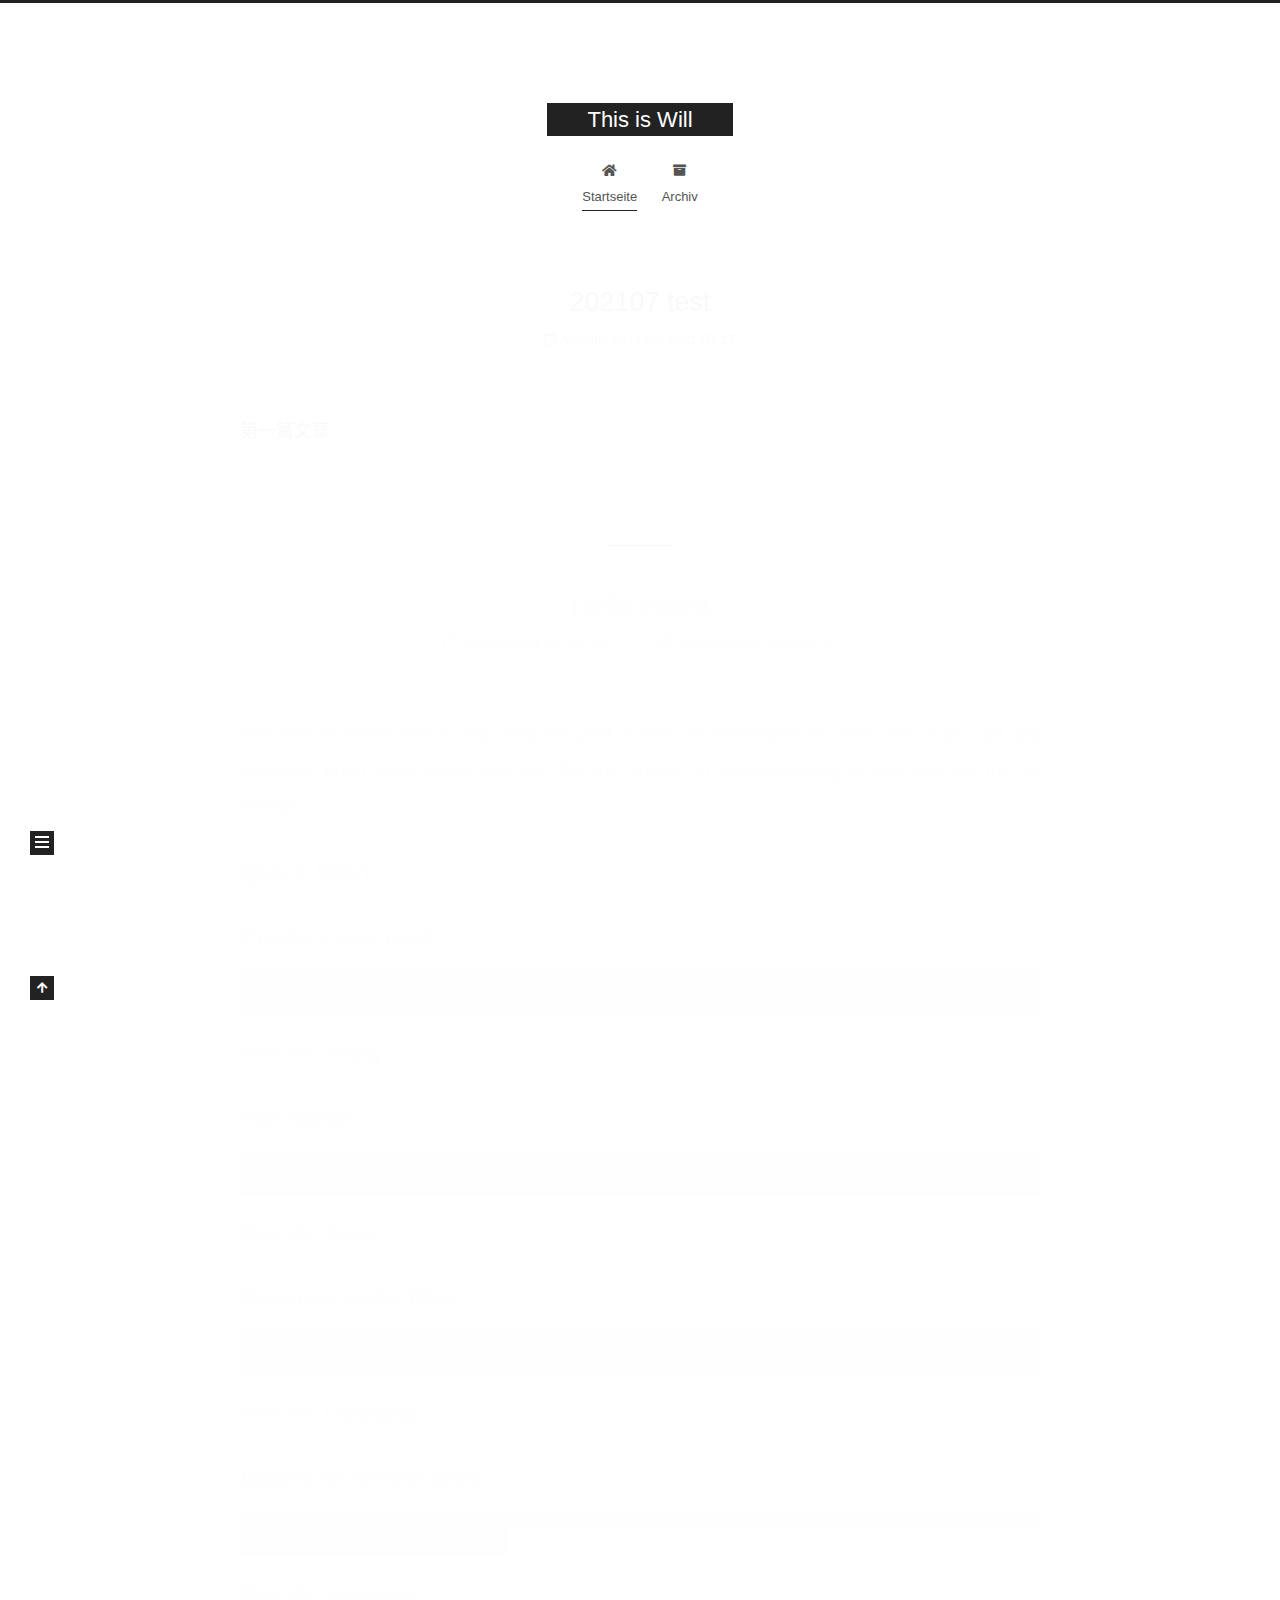
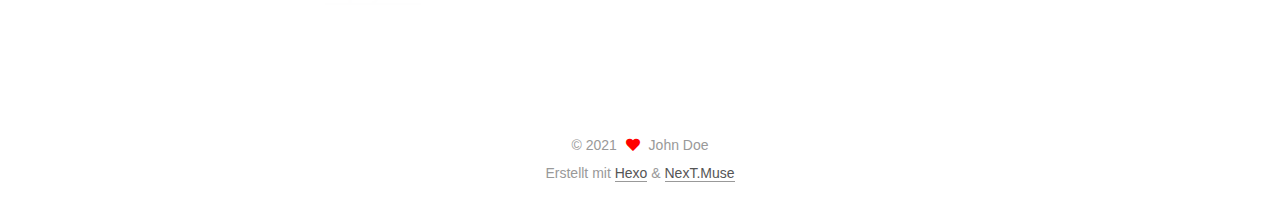
==== commit 86f30d55: "Site updated: 2021-07-17 17:08:33" ====
--- a/index.html
+++ b/index.html
@@ -81,7 +81,7 @@
     <header class="header" itemscope itemtype="http://schema.org/WPHeader">
       <div class="header-inner"><div class="site-brand-container">
   <div class="site-nav-toggle">
-    <div class="toggle" aria-label="Toggle navigation bar">
+    <div class="toggle" aria-label="Navigationsleiste an/ausschalten">
       <span class="toggle-line toggle-line-first"></span>
       <span class="toggle-line toggle-line-middle"></span>
       <span class="toggle-line toggle-line-last"></span>
@@ -110,12 +110,12 @@
   <ul id="menu" class="main-menu menu">
         <li class="menu-item menu-item-home">
 
-    <a href="/" rel="section"><i class="fa fa-home fa-fw"></i>Home</a>
+    <a href="/" rel="section"><i class="fa fa-home fa-fw"></i>Startseite</a>
 
   </li>
         <li class="menu-item menu-item-archives">
 
-    <a href="/archives/" rel="section"><i class="fa fa-archive fa-fw"></i>Archives</a>
+    <a href="/archives/" rel="section"><i class="fa fa-archive fa-fw"></i>Archiv</a>
 
   </li>
   </ul>
@@ -167,10 +167,10 @@
               <span class="post-meta-item-icon">
                 <i class="far fa-calendar"></i>
               </span>
-              <span class="post-meta-item-text">Posted on</span>
+              <span class="post-meta-item-text">Veröffentlicht am</span>
               
 
-              <time title="Created: 2021-07-17 16:20:39 / Modified: 16:21:09" itemprop="dateCreated datePublished" datetime="2021-07-17T16:20:39+08:00">2021-07-17</time>
+              <time title="Erstellt: 2021-07-17 16:20:39 / Geändert am: 16:21:09" itemprop="dateCreated datePublished" datetime="2021-07-17T16:20:39+08:00">2021-07-17</time>
             </span>
 
           
@@ -226,16 +226,16 @@
               <span class="post-meta-item-icon">
                 <i class="far fa-calendar"></i>
               </span>
-              <span class="post-meta-item-text">Posted on</span>
-
-              <time title="Created: 2021-07-17 16:02:47" itemprop="dateCreated datePublished" datetime="2021-07-17T16:02:47+08:00">2021-07-17</time>
+              <span class="post-meta-item-text">Veröffentlicht am</span>
+
+              <time title="Erstellt: 2021-07-17 16:02:47" itemprop="dateCreated datePublished" datetime="2021-07-17T16:02:47+08:00">2021-07-17</time>
             </span>
               <span class="post-meta-item">
                 <span class="post-meta-item-icon">
                   <i class="far fa-calendar-check"></i>
                 </span>
-                <span class="post-meta-item-text">Edited on</span>
-                <time title="Modified: 1985-10-26 16:15:00" itemprop="dateModified" datetime="1985-10-26T16:15:00+08:00">1985-10-26</time>
+                <span class="post-meta-item-text">Bearbeitet am</span>
+                <time title="Geändert am: 1985-10-26 16:15:00" itemprop="dateModified" datetime="1985-10-26T16:15:00+08:00">1985-10-26</time>
               </span>
 
           
@@ -321,10 +321,10 @@
 
       <ul class="sidebar-nav motion-element">
         <li class="sidebar-nav-toc">
-          Table of Contents
+          Inhaltsverzeichnis
         </li>
         <li class="sidebar-nav-overview">
-          Overview
+          Übersicht
         </li>
       </ul>
 
@@ -344,12 +344,12 @@
           <a href="/archives/">
         
           <span class="site-state-item-count">2</span>
-          <span class="site-state-item-name">posts</span>
+          <span class="site-state-item-name">Artikel</span>
         </a>
       </div>
       <div class="site-state-item site-state-tags">
         <span class="site-state-item-count">1</span>
-        <span class="site-state-item-name">tags</span>
+        <span class="site-state-item-name">schlagwörter</span>
       </div>
   </nav>
 </div>
@@ -381,7 +381,7 @@
   </span>
   <span class="author" itemprop="copyrightHolder">John Doe</span>
 </div>
-  <div class="powered-by">Powered by <a href="https://hexo.io/" class="theme-link" rel="noopener" target="_blank">Hexo</a> & <a href="https://muse.theme-next.org/" class="theme-link" rel="noopener" target="_blank">NexT.Muse</a>
+  <div class="powered-by">Erstellt mit  <a href="https://hexo.io/" class="theme-link" rel="noopener" target="_blank">Hexo</a> & <a href="https://muse.theme-next.org/" class="theme-link" rel="noopener" target="_blank">NexT.Muse</a>
   </div>
 
         
--- a/css/main.css
+++ b/css/main.css
@@ -1168,7 +1168,7 @@
 }
 .links-of-author a::before,
 .links-of-author span.exturl::before {
-  background: #b371ff;
+  background: #8a2af2;
   border-radius: 50%;
   content: ' ';
   display: inline-block;
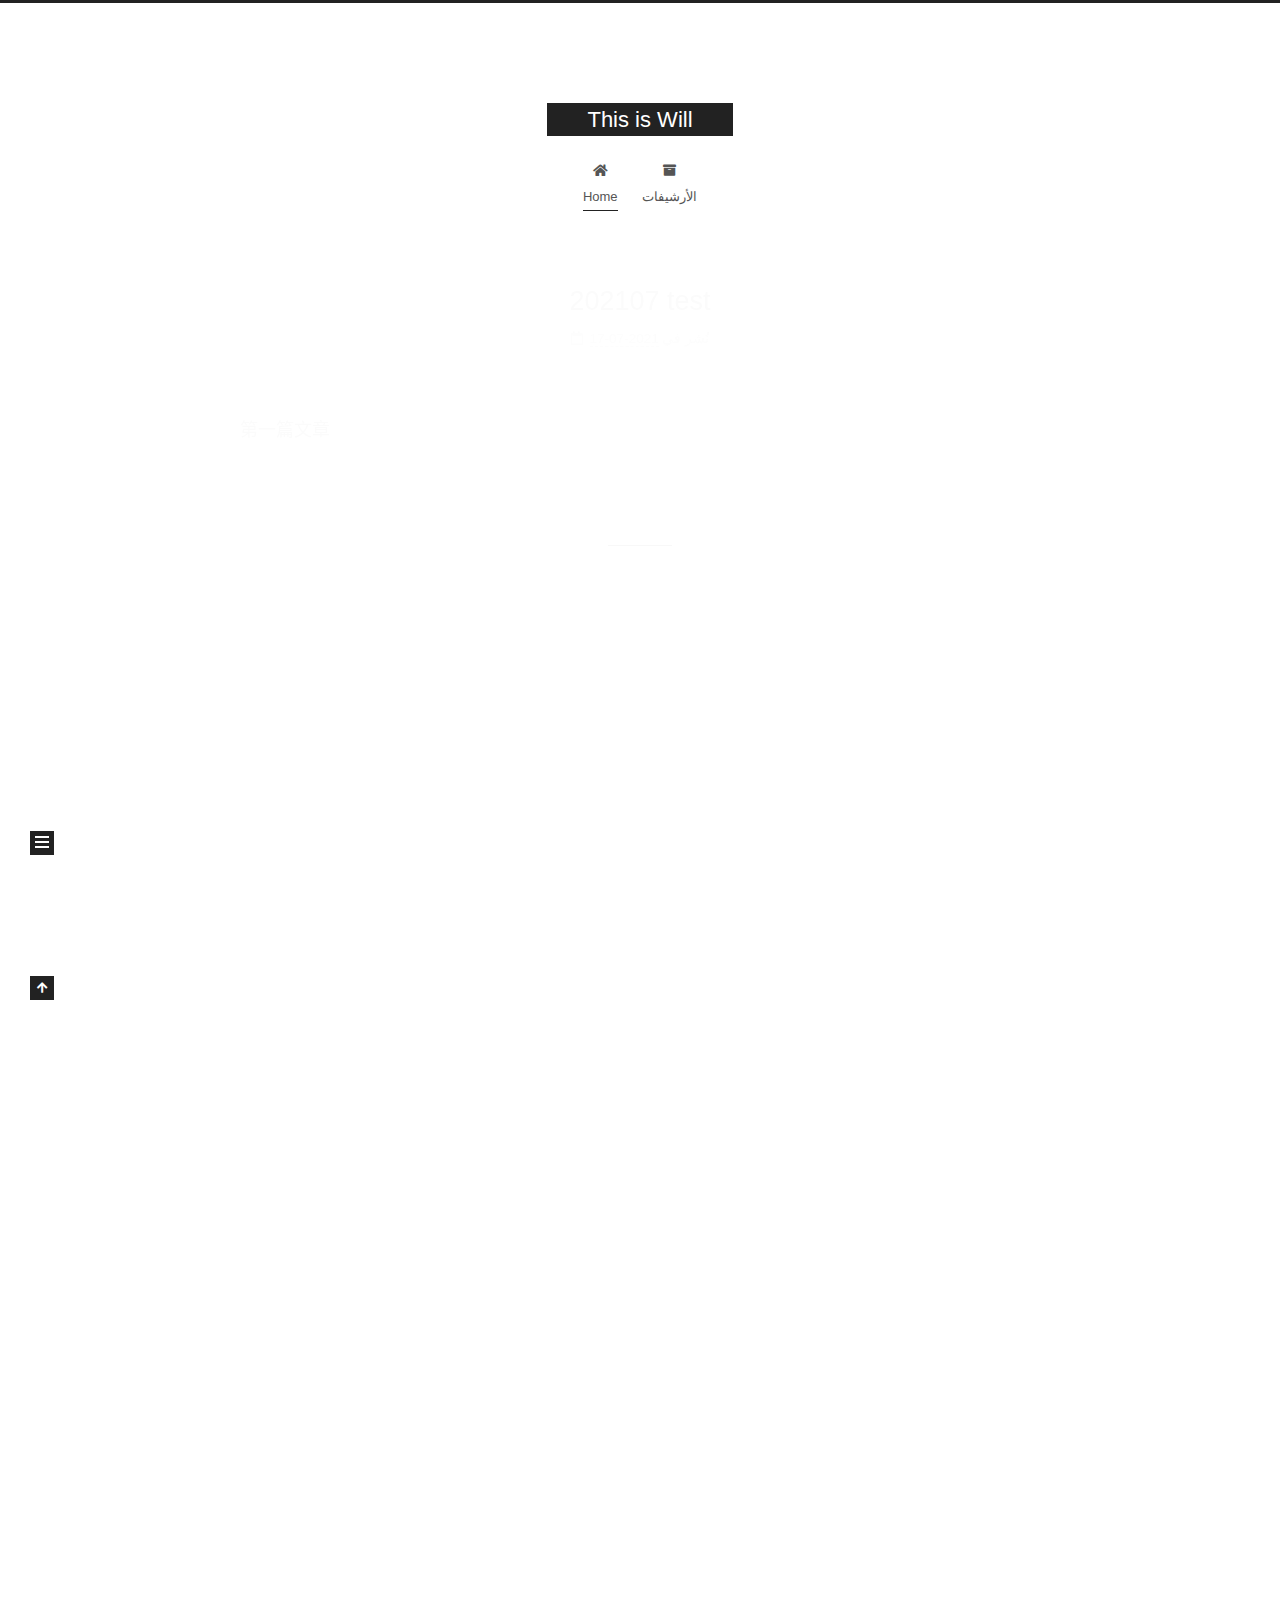
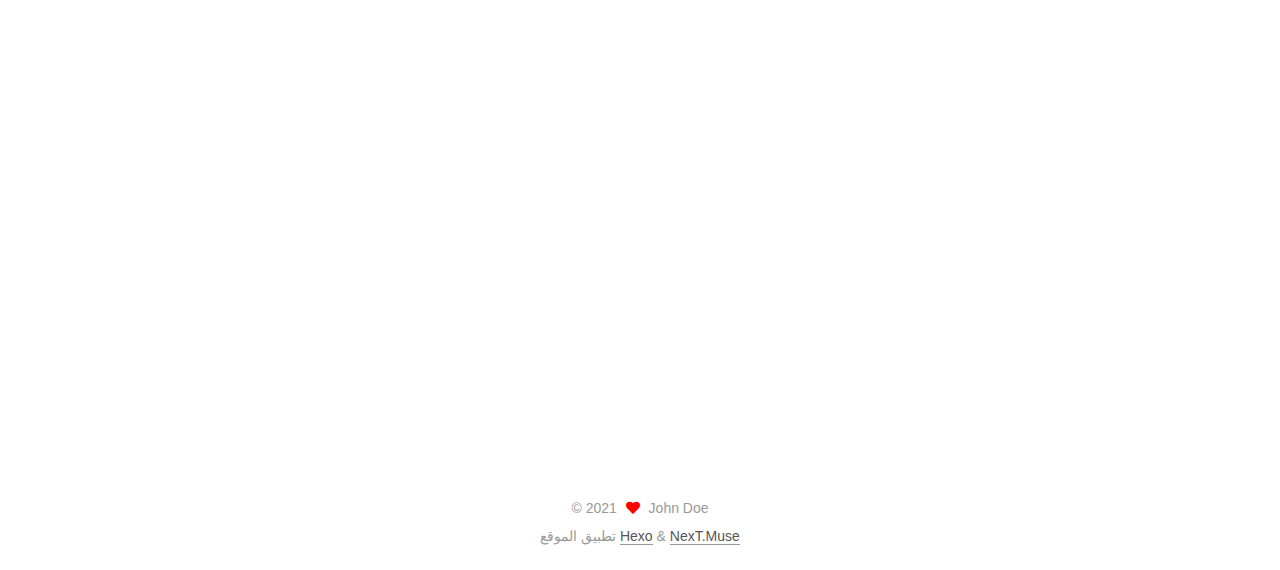
==== commit 28bdba55: "Site updated: 2021-07-17 17:10:56" ====
--- a/index.html
+++ b/index.html
@@ -81,7 +81,7 @@
     <header class="header" itemscope itemtype="http://schema.org/WPHeader">
       <div class="header-inner"><div class="site-brand-container">
   <div class="site-nav-toggle">
-    <div class="toggle" aria-label="Navigationsleiste an/ausschalten">
+    <div class="toggle" aria-label="تشغيل شريط التصفح">
       <span class="toggle-line toggle-line-first"></span>
       <span class="toggle-line toggle-line-middle"></span>
       <span class="toggle-line toggle-line-last"></span>
@@ -110,12 +110,12 @@
   <ul id="menu" class="main-menu menu">
         <li class="menu-item menu-item-home">
 
-    <a href="/" rel="section"><i class="fa fa-home fa-fw"></i>Startseite</a>
+    <a href="/" rel="section"><i class="fa fa-home fa-fw"></i>Home</a>
 
   </li>
         <li class="menu-item menu-item-archives">
 
-    <a href="/archives/" rel="section"><i class="fa fa-archive fa-fw"></i>Archiv</a>
+    <a href="/archives/" rel="section"><i class="fa fa-archive fa-fw"></i>الأرشيفات</a>
 
   </li>
   </ul>
@@ -167,10 +167,10 @@
               <span class="post-meta-item-icon">
                 <i class="far fa-calendar"></i>
               </span>
-              <span class="post-meta-item-text">Veröffentlicht am</span>
+              <span class="post-meta-item-text">نُشر في</span>
               
 
-              <time title="Erstellt: 2021-07-17 16:20:39 / Geändert am: 16:21:09" itemprop="dateCreated datePublished" datetime="2021-07-17T16:20:39+08:00">2021-07-17</time>
+              <time title="أُنشأ: 2021-07-17 16:20:39 / عُدل: 16:21:09" itemprop="dateCreated datePublished" datetime="2021-07-17T16:20:39+08:00">2021-07-17</time>
             </span>
 
           
@@ -204,7 +204,7 @@
   
   
   <article itemscope itemtype="http://schema.org/Article" class="post-block" lang="zh-tw">
-    <link itemprop="mainEntityOfPage" href="https://willtw.com/2021/hello-world.html">
+    <link itemprop="mainEntityOfPage" href="https://willtw.com/2021/20210717.html">
 
     <span hidden itemprop="author" itemscope itemtype="http://schema.org/Person">
       <meta itemprop="image" content="/images/avatar.gif">
@@ -218,7 +218,7 @@
       <header class="post-header">
         <h2 class="post-title" itemprop="name headline">
           
-            <a href="/2021/hello-world.html" class="post-title-link" itemprop="url">Hello World</a>
+            <a href="/2021/20210717.html" class="post-title-link" itemprop="url">20210717 test</a>
         </h2>
 
         <div class="post-meta">
@@ -226,16 +226,76 @@
               <span class="post-meta-item-icon">
                 <i class="far fa-calendar"></i>
               </span>
-              <span class="post-meta-item-text">Veröffentlicht am</span>
-
-              <time title="Erstellt: 2021-07-17 16:02:47" itemprop="dateCreated datePublished" datetime="2021-07-17T16:02:47+08:00">2021-07-17</time>
+              <span class="post-meta-item-text">نُشر في</span>
+              
+
+              <time title="أُنشأ: 2021-07-17 16:20:39 / عُدل: 17:10:36" itemprop="dateCreated datePublished" datetime="2021-07-17T16:20:39+08:00">2021-07-17</time>
+            </span>
+
+          
+
+        </div>
+      </header>
+
+    
+    
+    
+    <div class="post-body" itemprop="articleBody">
+
+      
+          <p>第一篇文章</p>
+<p>測試</p>
+
+      
+    </div>
+
+    
+    
+    
+      <footer class="post-footer">
+        <div class="post-eof"></div>
+      </footer>
+  </article>
+  
+  
+  
+
+      
+  
+  
+  <article itemscope itemtype="http://schema.org/Article" class="post-block" lang="zh-tw">
+    <link itemprop="mainEntityOfPage" href="https://willtw.com/2021/hello-world.html">
+
+    <span hidden itemprop="author" itemscope itemtype="http://schema.org/Person">
+      <meta itemprop="image" content="/images/avatar.gif">
+      <meta itemprop="name" content="John Doe">
+      <meta itemprop="description" content="">
+    </span>
+
+    <span hidden itemprop="publisher" itemscope itemtype="http://schema.org/Organization">
+      <meta itemprop="name" content="This is Will">
+    </span>
+      <header class="post-header">
+        <h2 class="post-title" itemprop="name headline">
+          
+            <a href="/2021/hello-world.html" class="post-title-link" itemprop="url">Hello World</a>
+        </h2>
+
+        <div class="post-meta">
+            <span class="post-meta-item">
+              <span class="post-meta-item-icon">
+                <i class="far fa-calendar"></i>
+              </span>
+              <span class="post-meta-item-text">نُشر في</span>
+
+              <time title="أُنشأ: 2021-07-17 16:02:47" itemprop="dateCreated datePublished" datetime="2021-07-17T16:02:47+08:00">2021-07-17</time>
             </span>
               <span class="post-meta-item">
                 <span class="post-meta-item-icon">
                   <i class="far fa-calendar-check"></i>
                 </span>
-                <span class="post-meta-item-text">Bearbeitet am</span>
-                <time title="Geändert am: 1985-10-26 16:15:00" itemprop="dateModified" datetime="1985-10-26T16:15:00+08:00">1985-10-26</time>
+                <span class="post-meta-item-text">عُدل في</span>
+                <time title="عُدل: 1985-10-26 16:15:00" itemprop="dateModified" datetime="1985-10-26T16:15:00+08:00">1985-10-26</time>
               </span>
 
           
@@ -321,10 +381,10 @@
 
       <ul class="sidebar-nav motion-element">
         <li class="sidebar-nav-toc">
-          Inhaltsverzeichnis
+          المحتويات
         </li>
         <li class="sidebar-nav-overview">
-          Übersicht
+          عام
         </li>
       </ul>
 
@@ -343,13 +403,13 @@
       <div class="site-state-item site-state-posts">
           <a href="/archives/">
         
-          <span class="site-state-item-count">2</span>
-          <span class="site-state-item-name">Artikel</span>
+          <span class="site-state-item-count">3</span>
+          <span class="site-state-item-name">المقالات</span>
         </a>
       </div>
       <div class="site-state-item site-state-tags">
         <span class="site-state-item-count">1</span>
-        <span class="site-state-item-name">schlagwörter</span>
+        <span class="site-state-item-name">الوسوم</span>
       </div>
   </nav>
 </div>
@@ -381,7 +441,7 @@
   </span>
   <span class="author" itemprop="copyrightHolder">John Doe</span>
 </div>
-  <div class="powered-by">Erstellt mit  <a href="https://hexo.io/" class="theme-link" rel="noopener" target="_blank">Hexo</a> & <a href="https://muse.theme-next.org/" class="theme-link" rel="noopener" target="_blank">NexT.Muse</a>
+  <div class="powered-by">تطبيق الموقع <a href="https://hexo.io/" class="theme-link" rel="noopener" target="_blank">Hexo</a> & <a href="https://muse.theme-next.org/" class="theme-link" rel="noopener" target="_blank">NexT.Muse</a>
   </div>
 
         
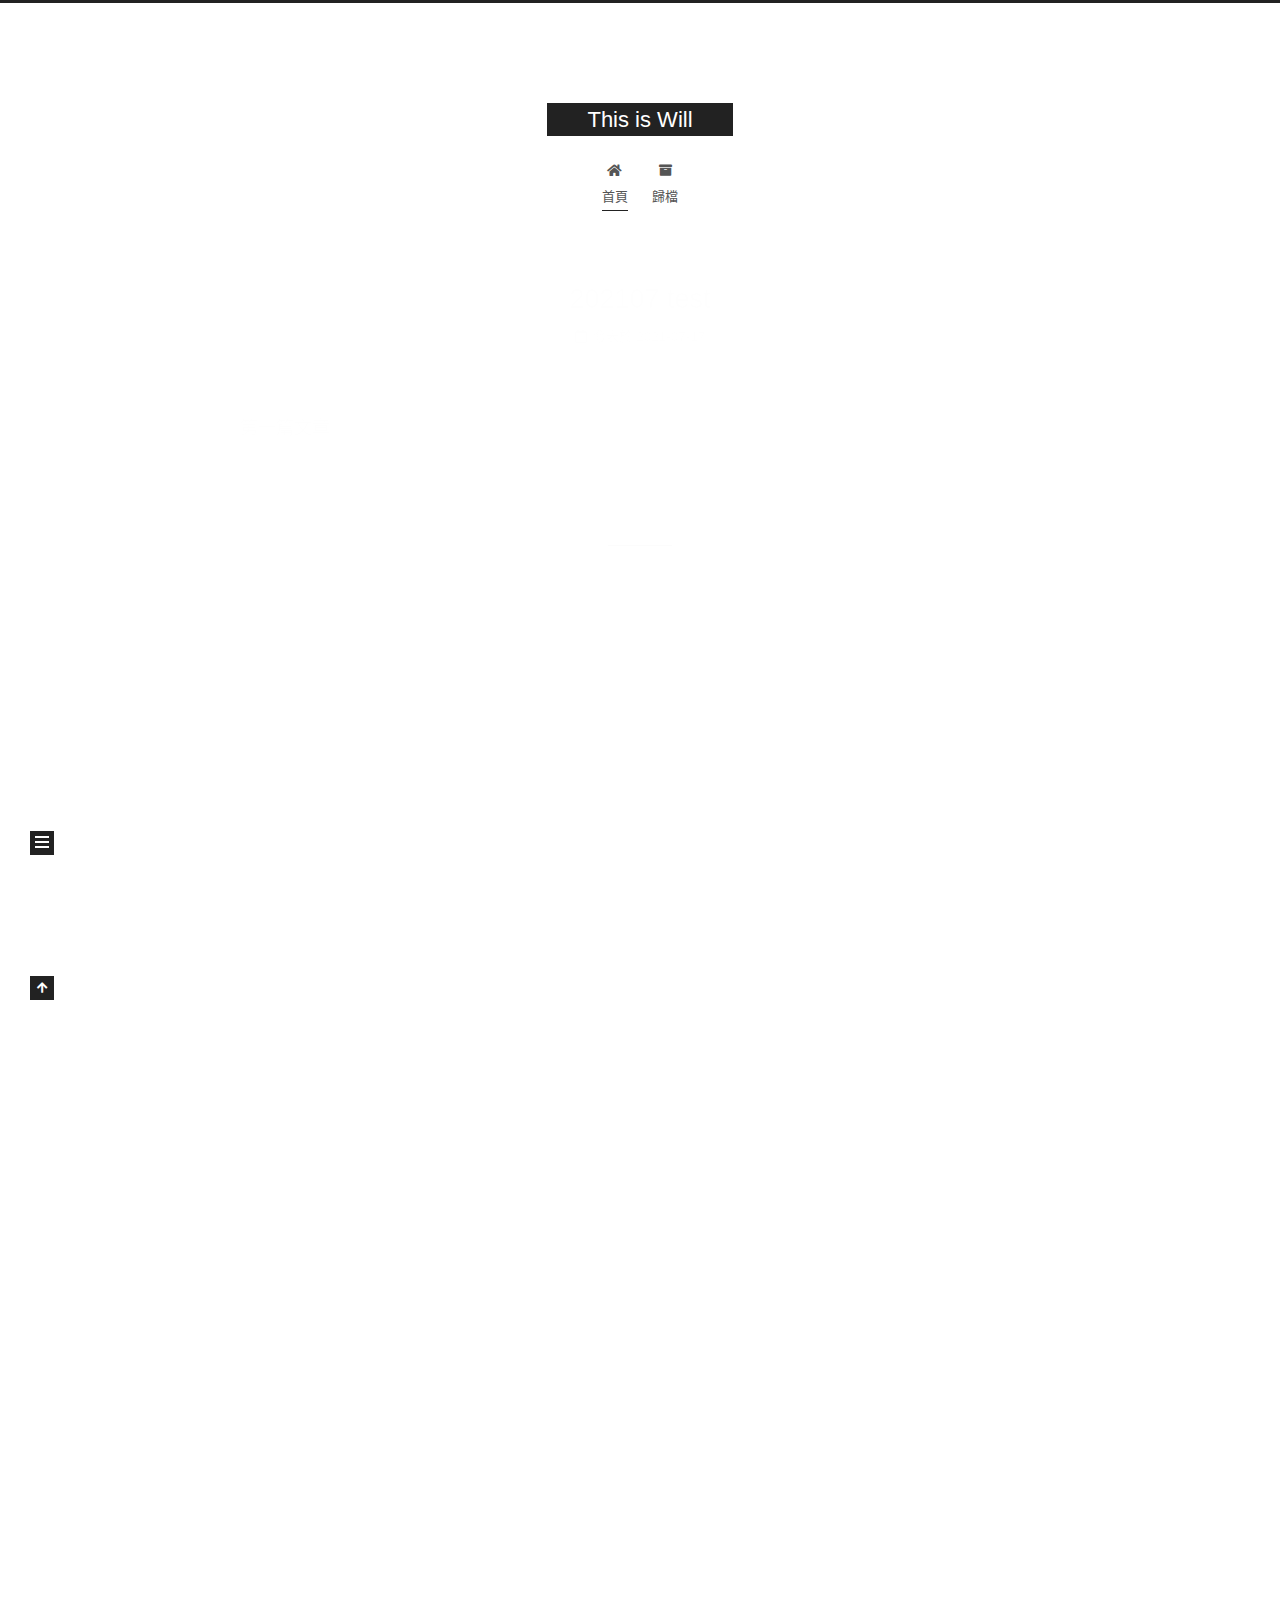
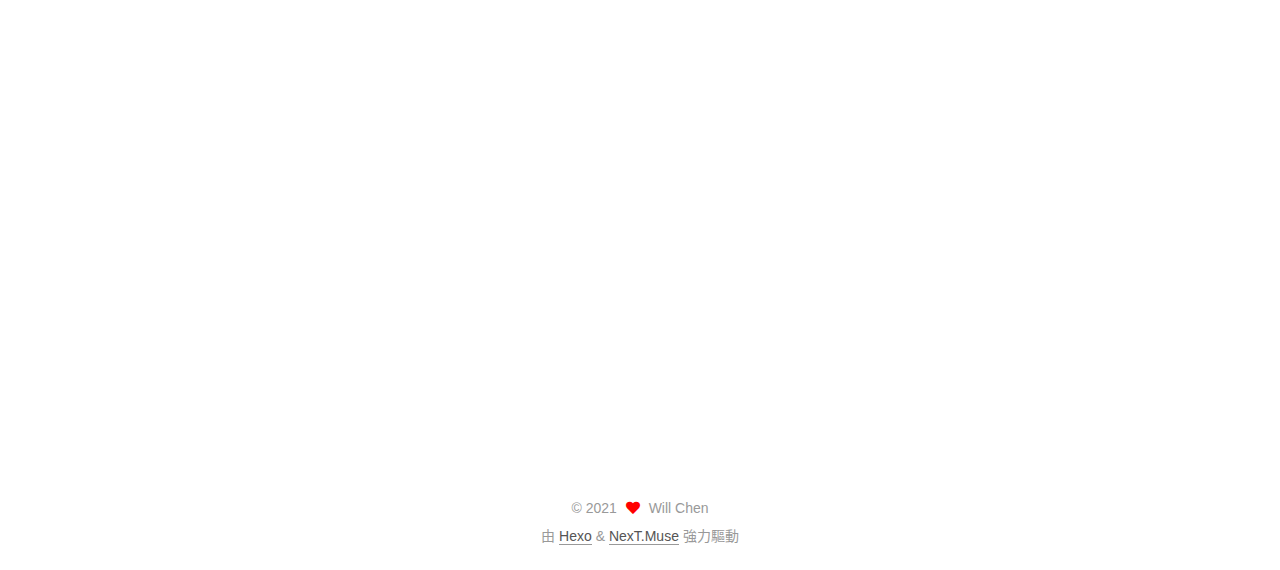
==== commit f30b2682: "Site updated: 2021-07-17 17:18:43" ====
--- a/index.html
+++ b/index.html
@@ -1,5 +1,5 @@
 <!DOCTYPE html>
-<html lang="zh-tw">
+<html lang="zh-TW">
 <head>
   <meta charset="UTF-8">
 <meta name="viewport" content="width=device-width, initial-scale=1, maximum-scale=2">
@@ -25,7 +25,7 @@
 <meta property="og:url" content="https://willtw.com/index.html">
 <meta property="og:site_name" content="This is Will">
 <meta property="og:locale" content="zh_TW">
-<meta property="article:author" content="John Doe">
+<meta property="article:author" content="Will Chen">
 <meta name="twitter:card" content="summary">
 
 <link rel="canonical" href="https://willtw.com/">
@@ -37,7 +37,7 @@
     sidebar: "",
     isHome : true,
     isPost : false,
-    lang   : 'zh-tw'
+    lang   : 'zh-TW'
   };
 </script>
 
@@ -81,7 +81,7 @@
     <header class="header" itemscope itemtype="http://schema.org/WPHeader">
       <div class="header-inner"><div class="site-brand-container">
   <div class="site-nav-toggle">
-    <div class="toggle" aria-label="تشغيل شريط التصفح">
+    <div class="toggle" aria-label="切換導航欄">
       <span class="toggle-line toggle-line-first"></span>
       <span class="toggle-line toggle-line-middle"></span>
       <span class="toggle-line toggle-line-last"></span>
@@ -110,12 +110,12 @@
   <ul id="menu" class="main-menu menu">
         <li class="menu-item menu-item-home">
 
-    <a href="/" rel="section"><i class="fa fa-home fa-fw"></i>Home</a>
+    <a href="/" rel="section"><i class="fa fa-home fa-fw"></i>首頁</a>
 
   </li>
         <li class="menu-item menu-item-archives">
 
-    <a href="/archives/" rel="section"><i class="fa fa-archive fa-fw"></i>الأرشيفات</a>
+    <a href="/archives/" rel="section"><i class="fa fa-archive fa-fw"></i>歸檔</a>
 
   </li>
   </ul>
@@ -144,12 +144,12 @@
       
   
   
-  <article itemscope itemtype="http://schema.org/Article" class="post-block" lang="zh-tw">
+  <article itemscope itemtype="http://schema.org/Article" class="post-block" lang="zh-TW">
     <link itemprop="mainEntityOfPage" href="https://willtw.com/2021/202107.html">
 
     <span hidden itemprop="author" itemscope itemtype="http://schema.org/Person">
       <meta itemprop="image" content="/images/avatar.gif">
-      <meta itemprop="name" content="John Doe">
+      <meta itemprop="name" content="Will Chen">
       <meta itemprop="description" content="">
     </span>
 
@@ -167,10 +167,10 @@
               <span class="post-meta-item-icon">
                 <i class="far fa-calendar"></i>
               </span>
-              <span class="post-meta-item-text">نُشر في</span>
+              <span class="post-meta-item-text">發表於</span>
               
 
-              <time title="أُنشأ: 2021-07-17 16:20:39 / عُدل: 16:21:09" itemprop="dateCreated datePublished" datetime="2021-07-17T16:20:39+08:00">2021-07-17</time>
+              <time title="創建時間：2021-07-17 16:20:39 / 修改時間：16:21:09" itemprop="dateCreated datePublished" datetime="2021-07-17T16:20:39+08:00">2021-07-17</time>
             </span>
 
           
@@ -203,12 +203,12 @@
       
   
   
-  <article itemscope itemtype="http://schema.org/Article" class="post-block" lang="zh-tw">
+  <article itemscope itemtype="http://schema.org/Article" class="post-block" lang="zh-TW">
     <link itemprop="mainEntityOfPage" href="https://willtw.com/2021/20210717.html">
 
     <span hidden itemprop="author" itemscope itemtype="http://schema.org/Person">
       <meta itemprop="image" content="/images/avatar.gif">
-      <meta itemprop="name" content="John Doe">
+      <meta itemprop="name" content="Will Chen">
       <meta itemprop="description" content="">
     </span>
 
@@ -226,10 +226,10 @@
               <span class="post-meta-item-icon">
                 <i class="far fa-calendar"></i>
               </span>
-              <span class="post-meta-item-text">نُشر في</span>
+              <span class="post-meta-item-text">發表於</span>
               
 
-              <time title="أُنشأ: 2021-07-17 16:20:39 / عُدل: 17:10:36" itemprop="dateCreated datePublished" datetime="2021-07-17T16:20:39+08:00">2021-07-17</time>
+              <time title="創建時間：2021-07-17 16:20:39 / 修改時間：17:10:36" itemprop="dateCreated datePublished" datetime="2021-07-17T16:20:39+08:00">2021-07-17</time>
             </span>
 
           
@@ -263,12 +263,12 @@
       
   
   
-  <article itemscope itemtype="http://schema.org/Article" class="post-block" lang="zh-tw">
+  <article itemscope itemtype="http://schema.org/Article" class="post-block" lang="zh-TW">
     <link itemprop="mainEntityOfPage" href="https://willtw.com/2021/hello-world.html">
 
     <span hidden itemprop="author" itemscope itemtype="http://schema.org/Person">
       <meta itemprop="image" content="/images/avatar.gif">
-      <meta itemprop="name" content="John Doe">
+      <meta itemprop="name" content="Will Chen">
       <meta itemprop="description" content="">
     </span>
 
@@ -286,16 +286,16 @@
               <span class="post-meta-item-icon">
                 <i class="far fa-calendar"></i>
               </span>
-              <span class="post-meta-item-text">نُشر في</span>
-
-              <time title="أُنشأ: 2021-07-17 16:02:47" itemprop="dateCreated datePublished" datetime="2021-07-17T16:02:47+08:00">2021-07-17</time>
+              <span class="post-meta-item-text">發表於</span>
+
+              <time title="創建時間：2021-07-17 16:02:47" itemprop="dateCreated datePublished" datetime="2021-07-17T16:02:47+08:00">2021-07-17</time>
             </span>
               <span class="post-meta-item">
                 <span class="post-meta-item-icon">
                   <i class="far fa-calendar-check"></i>
                 </span>
-                <span class="post-meta-item-text">عُدل في</span>
-                <time title="عُدل: 1985-10-26 16:15:00" itemprop="dateModified" datetime="1985-10-26T16:15:00+08:00">1985-10-26</time>
+                <span class="post-meta-item-text">更新於</span>
+                <time title="修改時間：1985-10-26 16:15:00" itemprop="dateModified" datetime="1985-10-26T16:15:00+08:00">1985-10-26</time>
               </span>
 
           
@@ -381,10 +381,10 @@
 
       <ul class="sidebar-nav motion-element">
         <li class="sidebar-nav-toc">
-          المحتويات
+          文章目錄
         </li>
         <li class="sidebar-nav-overview">
-          عام
+          本站概要
         </li>
       </ul>
 
@@ -395,7 +395,7 @@
 
       <div class="site-overview-wrap sidebar-panel">
         <div class="site-author motion-element" itemprop="author" itemscope itemtype="http://schema.org/Person">
-  <p class="site-author-name" itemprop="name">John Doe</p>
+  <p class="site-author-name" itemprop="name">Will Chen</p>
   <div class="site-description" itemprop="description"></div>
 </div>
 <div class="site-state-wrap motion-element">
@@ -404,12 +404,12 @@
           <a href="/archives/">
         
           <span class="site-state-item-count">3</span>
-          <span class="site-state-item-name">المقالات</span>
+          <span class="site-state-item-name">文章</span>
         </a>
       </div>
       <div class="site-state-item site-state-tags">
         <span class="site-state-item-count">1</span>
-        <span class="site-state-item-name">الوسوم</span>
+        <span class="site-state-item-name">標籤</span>
       </div>
   </nav>
 </div>
@@ -439,9 +439,9 @@
   <span class="with-love">
     <i class="fa fa-heart"></i>
   </span>
-  <span class="author" itemprop="copyrightHolder">John Doe</span>
+  <span class="author" itemprop="copyrightHolder">Will Chen</span>
 </div>
-  <div class="powered-by">تطبيق الموقع <a href="https://hexo.io/" class="theme-link" rel="noopener" target="_blank">Hexo</a> & <a href="https://muse.theme-next.org/" class="theme-link" rel="noopener" target="_blank">NexT.Muse</a>
+  <div class="powered-by">由 <a href="https://hexo.io/" class="theme-link" rel="noopener" target="_blank">Hexo</a> & <a href="https://muse.theme-next.org/" class="theme-link" rel="noopener" target="_blank">NexT.Muse</a> 強力驅動
   </div>
 
         
